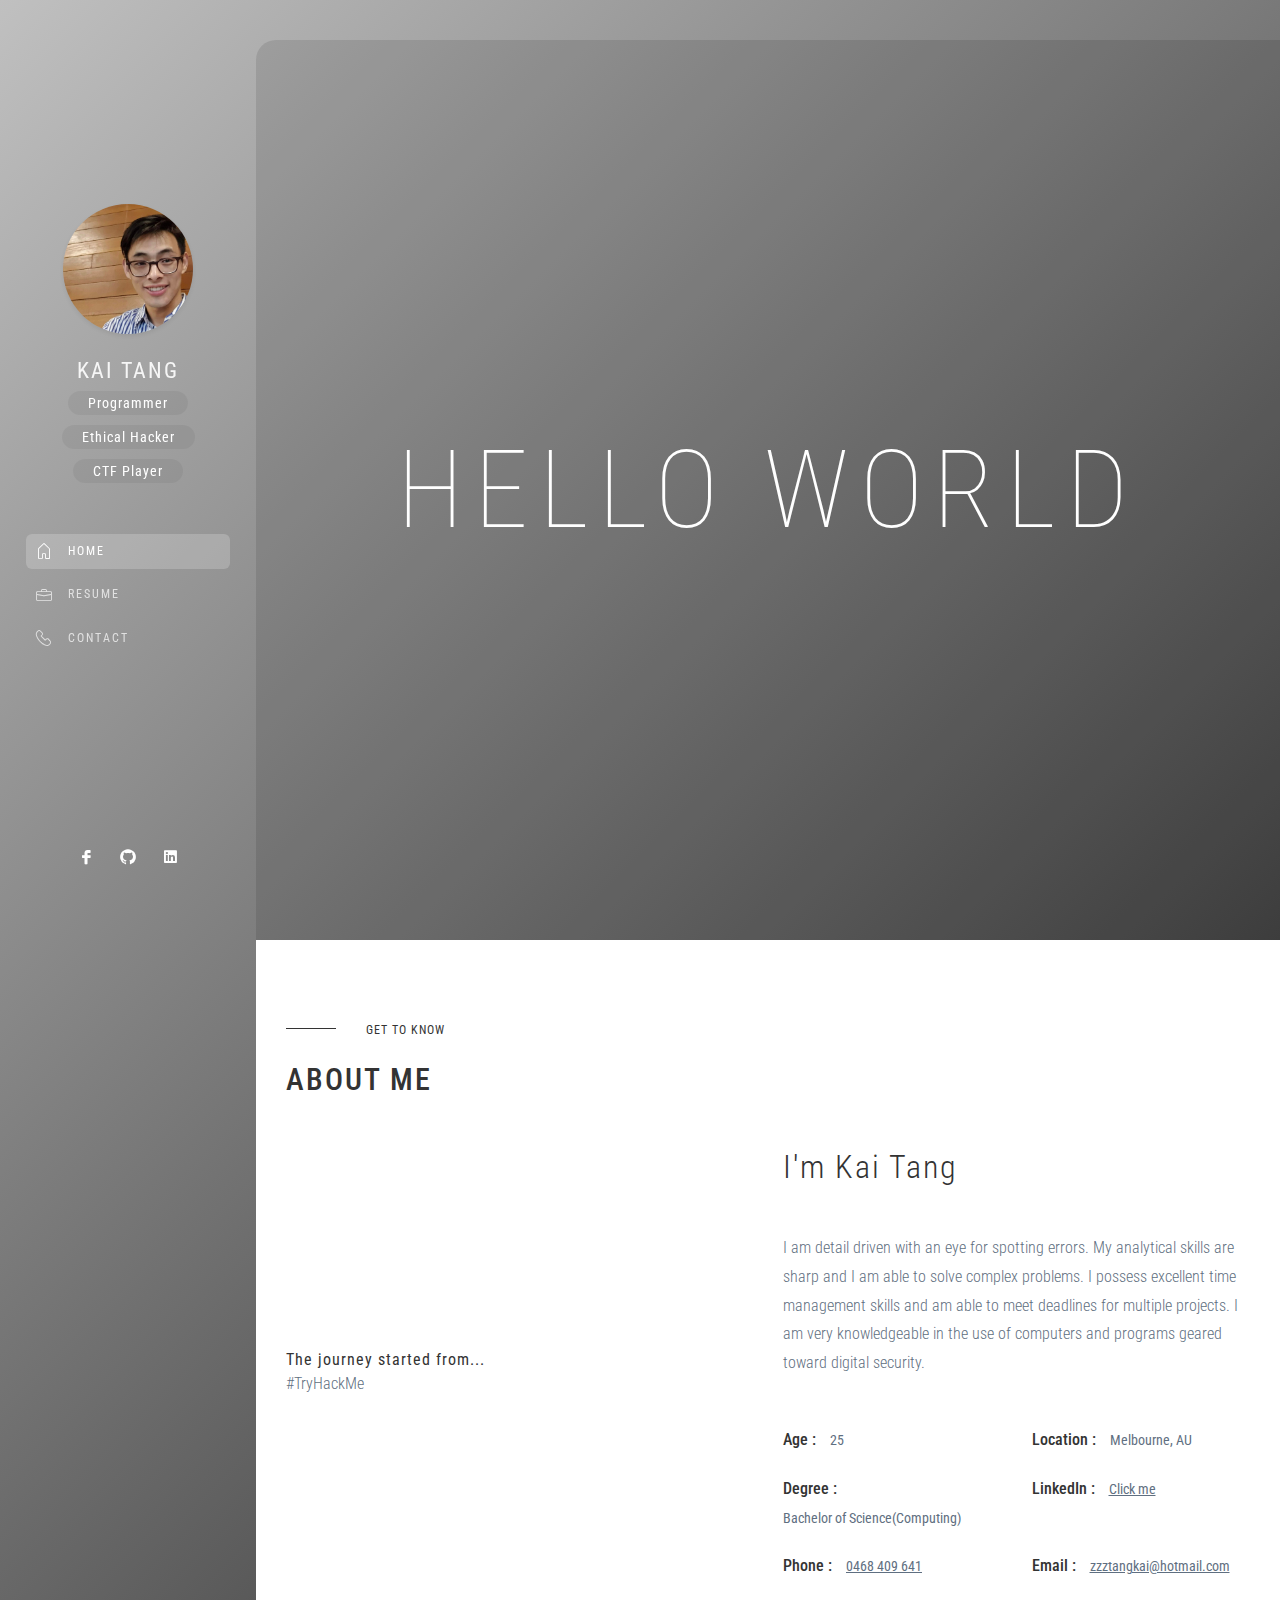
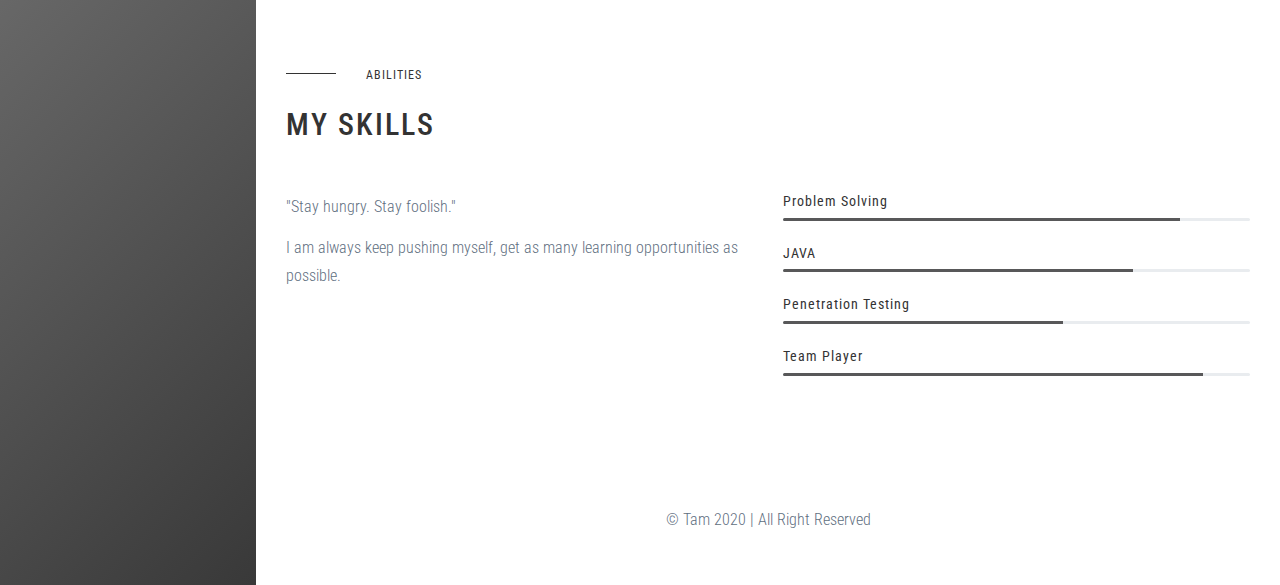
==== index.html @ 669c3b55 "Update index.html" ====
<!DOCTYPE html>
<html lang="en">
<head>
	<script type="text/javascript">
;window.NREUM||(NREUM={});NREUM.init={distributed_tracing:{enabled:true},privacy:{cookies_enabled:true},ajax:{deny_list:["bam.nr-data.net"]}};

;NREUM.loader_config={accountID:"3227998",trustKey:"3227998",agentID:"594372840",licenseKey:"NRJS-506389a1a498d73a4b9",applicationID:"594372840"}
;NREUM.info={beacon:"bam.nr-data.net",errorBeacon:"bam.nr-data.net",licenseKey:"NRJS-506389a1a498d73a4b9",applicationID:"594372840",sa:1}
window.NREUM||(NREUM={}),__nr_require=function(t,e,n){function r(n){if(!e[n]){var o=e[n]={exports:{}};t[n][0].call(o.exports,function(e){var o=t[n][1][e];return r(o||e)},o,o.exports)}return e[n].exports}if("function"==typeof __nr_require)return __nr_require;for(var o=0;o<n.length;o++)r(n[o]);return r}({1:[function(t,e,n){function r(t){try{s.console&&console.log(t)}catch(e){}}var o,i=t("ee"),a=t(31),s={};try{o=localStorage.getItem("__nr_flags").split(","),console&&"function"==typeof console.log&&(s.console=!0,o.indexOf("dev")!==-1&&(s.dev=!0),o.indexOf("nr_dev")!==-1&&(s.nrDev=!0))}catch(c){}s.nrDev&&i.on("internal-error",function(t){r(t.stack)}),s.dev&&i.on("fn-err",function(t,e,n){r(n.stack)}),s.dev&&(r("NR AGENT IN DEVELOPMENT MODE"),r("flags: "+a(s,function(t,e){return t}).join(", ")))},{}],2:[function(t,e,n){function r(t,e,n,r,s){try{l?l-=1:o(s||new UncaughtException(t,e,n),!0)}catch(f){try{i("ierr",[f,c.now(),!0])}catch(d){}}return"function"==typeof u&&u.apply(this,a(arguments))}function UncaughtException(t,e,n){this.message=t||"Uncaught error with no additional information",this.sourceURL=e,this.line=n}function o(t,e){var n=e?null:c.now();i("err",[t,n])}var i=t("handle"),a=t(32),s=t("ee"),c=t("loader"),f=t("gos"),u=window.onerror,d=!1,p="nr@seenError";if(!c.disabled){var l=0;c.features.err=!0,t(1),window.onerror=r;try{throw new Error}catch(h){"stack"in h&&(t(14),t(13),"addEventListener"in window&&t(7),c.xhrWrappable&&t(15),d=!0)}s.on("fn-start",function(t,e,n){d&&(l+=1)}),s.on("fn-err",function(t,e,n){d&&!n[p]&&(f(n,p,function(){return!0}),this.thrown=!0,o(n))}),s.on("fn-end",function(){d&&!this.thrown&&l>0&&(l-=1)}),s.on("internal-error",function(t){i("ierr",[t,c.now(),!0])})}},{}],3:[function(t,e,n){var r=t("loader");r.disabled||(r.features.ins=!0)},{}],4:[function(t,e,n){function r(){U++,L=g.hash,this[u]=y.now()}function o(){U--,g.hash!==L&&i(0,!0);var t=y.now();this[h]=~~this[h]+t-this[u],this[d]=t}function i(t,e){E.emit("newURL",[""+g,e])}function a(t,e){t.on(e,function(){this[e]=y.now()})}var s="-start",c="-end",f="-body",u="fn"+s,d="fn"+c,p="cb"+s,l="cb"+c,h="jsTime",m="fetch",v="addEventListener",w=window,g=w.location,y=t("loader");if(w[v]&&y.xhrWrappable&&!y.disabled){var x=t(11),b=t(12),E=t(9),R=t(7),O=t(14),T=t(8),S=t(15),P=t(10),M=t("ee"),C=M.get("tracer"),N=t(23);t(17),y.features.spa=!0;var L,U=0;M.on(u,r),b.on(p,r),P.on(p,r),M.on(d,o),b.on(l,o),P.on(l,o),M.buffer([u,d,"xhr-resolved"]),R.buffer([u]),O.buffer(["setTimeout"+c,"clearTimeout"+s,u]),S.buffer([u,"new-xhr","send-xhr"+s]),T.buffer([m+s,m+"-done",m+f+s,m+f+c]),E.buffer(["newURL"]),x.buffer([u]),b.buffer(["propagate",p,l,"executor-err","resolve"+s]),C.buffer([u,"no-"+u]),P.buffer(["new-jsonp","cb-start","jsonp-error","jsonp-end"]),a(T,m+s),a(T,m+"-done"),a(P,"new-jsonp"),a(P,"jsonp-end"),a(P,"cb-start"),E.on("pushState-end",i),E.on("replaceState-end",i),w[v]("hashchange",i,N(!0)),w[v]("load",i,N(!0)),w[v]("popstate",function(){i(0,U>1)},N(!0))}},{}],5:[function(t,e,n){function r(){var t=new PerformanceObserver(function(t,e){var n=t.getEntries();s(v,[n])});try{t.observe({entryTypes:["resource"]})}catch(e){}}function o(t){if(s(v,[window.performance.getEntriesByType(w)]),window.performance["c"+p])try{window.performance[h](m,o,!1)}catch(t){}else try{window.performance[h]("webkit"+m,o,!1)}catch(t){}}function i(t){}if(window.performance&&window.performance.timing&&window.performance.getEntriesByType){var a=t("ee"),s=t("handle"),c=t(14),f=t(13),u=t(6),d=t(23),p="learResourceTimings",l="addEventListener",h="removeEventListener",m="resourcetimingbufferfull",v="bstResource",w="resource",g="-start",y="-end",x="fn"+g,b="fn"+y,E="bstTimer",R="pushState",O=t("loader");if(!O.disabled){O.features.stn=!0,t(9),"addEventListener"in window&&t(7);var T=NREUM.o.EV;a.on(x,function(t,e){var n=t[0];n instanceof T&&(this.bstStart=O.now())}),a.on(b,function(t,e){var n=t[0];n instanceof T&&s("bst",[n,e,this.bstStart,O.now()])}),c.on(x,function(t,e,n){this.bstStart=O.now(),this.bstType=n}),c.on(b,function(t,e){s(E,[e,this.bstStart,O.now(),this.bstType])}),f.on(x,function(){this.bstStart=O.now()}),f.on(b,function(t,e){s(E,[e,this.bstStart,O.now(),"requestAnimationFrame"])}),a.on(R+g,function(t){this.time=O.now(),this.startPath=location.pathname+location.hash}),a.on(R+y,function(t){s("bstHist",[location.pathname+location.hash,this.startPath,this.time])}),u()?(s(v,[window.performance.getEntriesByType("resource")]),r()):l in window.performance&&(window.performance["c"+p]?window.performance[l](m,o,d(!1)):window.performance[l]("webkit"+m,o,d(!1))),document[l]("scroll",i,d(!1)),document[l]("keypress",i,d(!1)),document[l]("click",i,d(!1))}}},{}],6:[function(t,e,n){e.exports=function(){return"PerformanceObserver"in window&&"function"==typeof window.PerformanceObserver}},{}],7:[function(t,e,n){function r(t){for(var e=t;e&&!e.hasOwnProperty(u);)e=Object.getPrototypeOf(e);e&&o(e)}function o(t){s.inPlace(t,[u,d],"-",i)}function i(t,e){return t[1]}var a=t("ee").get("events"),s=t("wrap-function")(a,!0),c=t("gos"),f=XMLHttpRequest,u="addEventListener",d="removeEventListener";e.exports=a,"getPrototypeOf"in Object?(r(document),r(window),r(f.prototype)):f.prototype.hasOwnProperty(u)&&(o(window),o(f.prototype)),a.on(u+"-start",function(t,e){var n=t[1];if(null!==n&&("function"==typeof n||"object"==typeof n)){var r=c(n,"nr@wrapped",function(){function t(){if("function"==typeof n.handleEvent)return n.handleEvent.apply(n,arguments)}var e={object:t,"function":n}[typeof n];return e?s(e,"fn-",null,e.name||"anonymous"):n});this.wrapped=t[1]=r}}),a.on(d+"-start",function(t){t[1]=this.wrapped||t[1]})},{}],8:[function(t,e,n){function r(t,e,n){var r=t[e];"function"==typeof r&&(t[e]=function(){var t=i(arguments),e={};o.emit(n+"before-start",[t],e);var a;e[m]&&e[m].dt&&(a=e[m].dt);var s=r.apply(this,t);return o.emit(n+"start",[t,a],s),s.then(function(t){return o.emit(n+"end",[null,t],s),t},function(t){throw o.emit(n+"end",[t],s),t})})}var o=t("ee").get("fetch"),i=t(32),a=t(31);e.exports=o;var s=window,c="fetch-",f=c+"body-",u=["arrayBuffer","blob","json","text","formData"],d=s.Request,p=s.Response,l=s.fetch,h="prototype",m="nr@context";d&&p&&l&&(a(u,function(t,e){r(d[h],e,f),r(p[h],e,f)}),r(s,"fetch",c),o.on(c+"end",function(t,e){var n=this;if(e){var r=e.headers.get("content-length");null!==r&&(n.rxSize=r),o.emit(c+"done",[null,e],n)}else o.emit(c+"done",[t],n)}))},{}],9:[function(t,e,n){var r=t("ee").get("history"),o=t("wrap-function")(r);e.exports=r;var i=window.history&&window.history.constructor&&window.history.constructor.prototype,a=window.history;i&&i.pushState&&i.replaceState&&(a=i),o.inPlace(a,["pushState","replaceState"],"-")},{}],10:[function(t,e,n){function r(t){function e(){f.emit("jsonp-end",[],l),t.removeEventListener("load",e,c(!1)),t.removeEventListener("error",n,c(!1))}function n(){f.emit("jsonp-error",[],l),f.emit("jsonp-end",[],l),t.removeEventListener("load",e,c(!1)),t.removeEventListener("error",n,c(!1))}var r=t&&"string"==typeof t.nodeName&&"script"===t.nodeName.toLowerCase();if(r){var o="function"==typeof t.addEventListener;if(o){var a=i(t.src);if(a){var d=s(a),p="function"==typeof d.parent[d.key];if(p){var l={};u.inPlace(d.parent,[d.key],"cb-",l),t.addEventListener("load",e,c(!1)),t.addEventListener("error",n,c(!1)),f.emit("new-jsonp",[t.src],l)}}}}}function o(){return"addEventListener"in window}function i(t){var e=t.match(d);return e?e[1]:null}function a(t,e){var n=t.match(l),r=n[1],o=n[3];return o?a(o,e[r]):e[r]}function s(t){var e=t.match(p);return e&&e.length>=3?{key:e[2],parent:a(e[1],window)}:{key:t,parent:window}}var c=t(23),f=t("ee").get("jsonp"),u=t("wrap-function")(f);if(e.exports=f,o()){var d=/[?&](?:callback|cb)=([^&#]+)/,p=/(.*)\.([^.]+)/,l=/^(\w+)(\.|$)(.*)$/,h=["appendChild","insertBefore","replaceChild"];Node&&Node.prototype&&Node.prototype.appendChild?u.inPlace(Node.prototype,h,"dom-"):(u.inPlace(HTMLElement.prototype,h,"dom-"),u.inPlace(HTMLHeadElement.prototype,h,"dom-"),u.inPlace(HTMLBodyElement.prototype,h,"dom-")),f.on("dom-start",function(t){r(t[0])})}},{}],11:[function(t,e,n){var r=t("ee").get("mutation"),o=t("wrap-function")(r),i=NREUM.o.MO;e.exports=r,i&&(window.MutationObserver=function(t){return this instanceof i?new i(o(t,"fn-")):i.apply(this,arguments)},MutationObserver.prototype=i.prototype)},{}],12:[function(t,e,n){function r(t){var e=i.context(),n=s(t,"executor-",e,null,!1),r=new f(n);return i.context(r).getCtx=function(){return e},r}var o=t("wrap-function"),i=t("ee").get("promise"),a=t("ee").getOrSetContext,s=o(i),c=t(31),f=NREUM.o.PR;e.exports=i,f&&(window.Promise=r,["all","race"].forEach(function(t){var e=f[t];f[t]=function(n){function r(t){return function(){i.emit("propagate",[null,!o],a,!1,!1),o=o||!t}}var o=!1;c(n,function(e,n){Promise.resolve(n).then(r("all"===t),r(!1))});var a=e.apply(f,arguments),s=f.resolve(a);return s}}),["resolve","reject"].forEach(function(t){var e=f[t];f[t]=function(t){var n=e.apply(f,arguments);return t!==n&&i.emit("propagate",[t,!0],n,!1,!1),n}}),f.prototype["catch"]=function(t){return this.then(null,t)},f.prototype=Object.create(f.prototype,{constructor:{value:r}}),c(Object.getOwnPropertyNames(f),function(t,e){try{r[e]=f[e]}catch(n){}}),o.wrapInPlace(f.prototype,"then",function(t){return function(){var e=this,n=o.argsToArray.apply(this,arguments),r=a(e);r.promise=e,n[0]=s(n[0],"cb-",r,null,!1),n[1]=s(n[1],"cb-",r,null,!1);var c=t.apply(this,n);return r.nextPromise=c,i.emit("propagate",[e,!0],c,!1,!1),c}}),i.on("executor-start",function(t){t[0]=s(t[0],"resolve-",this,null,!1),t[1]=s(t[1],"resolve-",this,null,!1)}),i.on("executor-err",function(t,e,n){t[1](n)}),i.on("cb-end",function(t,e,n){i.emit("propagate",[n,!0],this.nextPromise,!1,!1)}),i.on("propagate",function(t,e,n){this.getCtx&&!e||(this.getCtx=function(){if(t instanceof Promise)var e=i.context(t);return e&&e.getCtx?e.getCtx():this})}),r.toString=function(){return""+f})},{}],13:[function(t,e,n){var r=t("ee").get("raf"),o=t("wrap-function")(r),i="equestAnimationFrame";e.exports=r,o.inPlace(window,["r"+i,"mozR"+i,"webkitR"+i,"msR"+i],"raf-"),r.on("raf-start",function(t){t[0]=o(t[0],"fn-")})},{}],14:[function(t,e,n){function r(t,e,n){t[0]=a(t[0],"fn-",null,n)}function o(t,e,n){this.method=n,this.timerDuration=isNaN(t[1])?0:+t[1],t[0]=a(t[0],"fn-",this,n)}var i=t("ee").get("timer"),a=t("wrap-function")(i),s="setTimeout",c="setInterval",f="clearTimeout",u="-start",d="-";e.exports=i,a.inPlace(window,[s,"setImmediate"],s+d),a.inPlace(window,[c],c+d),a.inPlace(window,[f,"clearImmediate"],f+d),i.on(c+u,r),i.on(s+u,o)},{}],15:[function(t,e,n){function r(t,e){d.inPlace(e,["onreadystatechange"],"fn-",s)}function o(){var t=this,e=u.context(t);t.readyState>3&&!e.resolved&&(e.resolved=!0,u.emit("xhr-resolved",[],t)),d.inPlace(t,y,"fn-",s)}function i(t){x.push(t),m&&(E?E.then(a):w?w(a):(R=-R,O.data=R))}function a(){for(var t=0;t<x.length;t++)r([],x[t]);x.length&&(x=[])}function s(t,e){return e}function c(t,e){for(var n in t)e[n]=t[n];return e}t(7);var f=t("ee"),u=f.get("xhr"),d=t("wrap-function")(u),p=t(23),l=NREUM.o,h=l.XHR,m=l.MO,v=l.PR,w=l.SI,g="readystatechange",y=["onload","onerror","onabort","onloadstart","onloadend","onprogress","ontimeout"],x=[];e.exports=u;var b=window.XMLHttpRequest=function(t){var e=new h(t);try{u.emit("new-xhr",[e],e),e.addEventListener(g,o,p(!1))}catch(n){try{u.emit("internal-error",[n])}catch(r){}}return e};if(c(h,b),b.prototype=h.prototype,d.inPlace(b.prototype,["open","send"],"-xhr-",s),u.on("send-xhr-start",function(t,e){r(t,e),i(e)}),u.on("open-xhr-start",r),m){var E=v&&v.resolve();if(!w&&!v){var R=1,O=document.createTextNode(R);new m(a).observe(O,{characterData:!0})}}else f.on("fn-end",function(t){t[0]&&t[0].type===g||a()})},{}],16:[function(t,e,n){function r(t){if(!s(t))return null;var e=window.NREUM;if(!e.loader_config)return null;var n=(e.loader_config.accountID||"").toString()||null,r=(e.loader_config.agentID||"").toString()||null,f=(e.loader_config.trustKey||"").toString()||null;if(!n||!r)return null;var h=l.generateSpanId(),m=l.generateTraceId(),v=Date.now(),w={spanId:h,traceId:m,timestamp:v};return(t.sameOrigin||c(t)&&p())&&(w.traceContextParentHeader=o(h,m),w.traceContextStateHeader=i(h,v,n,r,f)),(t.sameOrigin&&!u()||!t.sameOrigin&&c(t)&&d())&&(w.newrelicHeader=a(h,m,v,n,r,f)),w}function o(t,e){return"00-"+e+"-"+t+"-01"}function i(t,e,n,r,o){var i=0,a="",s=1,c="",f="";return o+"@nr="+i+"-"+s+"-"+n+"-"+r+"-"+t+"-"+a+"-"+c+"-"+f+"-"+e}function a(t,e,n,r,o,i){var a="btoa"in window&&"function"==typeof window.btoa;if(!a)return null;var s={v:[0,1],d:{ty:"Browser",ac:r,ap:o,id:t,tr:e,ti:n}};return i&&r!==i&&(s.d.tk=i),btoa(JSON.stringify(s))}function s(t){return f()&&c(t)}function c(t){var e=!1,n={};if("init"in NREUM&&"distributed_tracing"in NREUM.init&&(n=NREUM.init.distributed_tracing),t.sameOrigin)e=!0;else if(n.allowed_origins instanceof Array)for(var r=0;r<n.allowed_origins.length;r++){var o=h(n.allowed_origins[r]);if(t.hostname===o.hostname&&t.protocol===o.protocol&&t.port===o.port){e=!0;break}}return e}function f(){return"init"in NREUM&&"distributed_tracing"in NREUM.init&&!!NREUM.init.distributed_tracing.enabled}function u(){return"init"in NREUM&&"distributed_tracing"in NREUM.init&&!!NREUM.init.distributed_tracing.exclude_newrelic_header}function d(){return"init"in NREUM&&"distributed_tracing"in NREUM.init&&NREUM.init.distributed_tracing.cors_use_newrelic_header!==!1}function p(){return"init"in NREUM&&"distributed_tracing"in NREUM.init&&!!NREUM.init.distributed_tracing.cors_use_tracecontext_headers}var l=t(28),h=t(18);e.exports={generateTracePayload:r,shouldGenerateTrace:s}},{}],17:[function(t,e,n){function r(t){var e=this.params,n=this.metrics;if(!this.ended){this.ended=!0;for(var r=0;r<p;r++)t.removeEventListener(d[r],this.listener,!1);return e.protocol&&"data"===e.protocol?void g("Ajax/DataUrl/Excluded"):void(e.aborted||(n.duration=a.now()-this.startTime,this.loadCaptureCalled||4!==t.readyState?null==e.status&&(e.status=0):i(this,t),n.cbTime=this.cbTime,s("xhr",[e,n,this.startTime,this.endTime,"xhr"],this)))}}function o(t,e){var n=c(e),r=t.params;r.hostname=n.hostname,r.port=n.port,r.protocol=n.protocol,r.host=n.hostname+":"+n.port,r.pathname=n.pathname,t.parsedOrigin=n,t.sameOrigin=n.sameOrigin}function i(t,e){t.params.status=e.status;var n=v(e,t.lastSize);if(n&&(t.metrics.rxSize=n),t.sameOrigin){var r=e.getResponseHeader("X-NewRelic-App-Data");r&&(t.params.cat=r.split(", ").pop())}t.loadCaptureCalled=!0}var a=t("loader");if(a.xhrWrappable&&!a.disabled){var s=t("handle"),c=t(18),f=t(16).generateTracePayload,u=t("ee"),d=["load","error","abort","timeout"],p=d.length,l=t("id"),h=t(24),m=t(22),v=t(19),w=t(23),g=t(25).recordSupportability,y=NREUM.o.REQ,x=window.XMLHttpRequest;a.features.xhr=!0,t(15),t(8),u.on("new-xhr",function(t){var e=this;e.totalCbs=0,e.called=0,e.cbTime=0,e.end=r,e.ended=!1,e.xhrGuids={},e.lastSize=null,e.loadCaptureCalled=!1,e.params=this.params||{},e.metrics=this.metrics||{},t.addEventListener("load",function(n){i(e,t)},w(!1)),h&&(h>34||h<10)||t.addEventListener("progress",function(t){e.lastSize=t.loaded},w(!1))}),u.on("open-xhr-start",function(t){this.params={method:t[0]},o(this,t[1]),this.metrics={}}),u.on("open-xhr-end",function(t,e){"loader_config"in NREUM&&"xpid"in NREUM.loader_config&&this.sameOrigin&&e.setRequestHeader("X-NewRelic-ID",NREUM.loader_config.xpid);var n=f(this.parsedOrigin);if(n){var r=!1;n.newrelicHeader&&(e.setRequestHeader("newrelic",n.newrelicHeader),r=!0),n.traceContextParentHeader&&(e.setRequestHeader("traceparent",n.traceContextParentHeader),n.traceContextStateHeader&&e.setRequestHeader("tracestate",n.traceContextStateHeader),r=!0),r&&(this.dt=n)}}),u.on("send-xhr-start",function(t,e){var n=this.metrics,r=t[0],o=this;if(n&&r){var i=m(r);i&&(n.txSize=i)}this.startTime=a.now(),this.listener=function(t){try{"abort"!==t.type||o.loadCaptureCalled||(o.params.aborted=!0),("load"!==t.type||o.called===o.totalCbs&&(o.onloadCalled||"function"!=typeof e.onload))&&o.end(e)}catch(n){try{u.emit("internal-error",[n])}catch(r){}}};for(var s=0;s<p;s++)e.addEventListener(d[s],this.listener,w(!1))}),u.on("xhr-cb-time",function(t,e,n){this.cbTime+=t,e?this.onloadCalled=!0:this.called+=1,this.called!==this.totalCbs||!this.onloadCalled&&"function"==typeof n.onload||this.end(n)}),u.on("xhr-load-added",function(t,e){var n=""+l(t)+!!e;this.xhrGuids&&!this.xhrGuids[n]&&(this.xhrGuids[n]=!0,this.totalCbs+=1)}),u.on("xhr-load-removed",function(t,e){var n=""+l(t)+!!e;this.xhrGuids&&this.xhrGuids[n]&&(delete this.xhrGuids[n],this.totalCbs-=1)}),u.on("xhr-resolved",function(){this.endTime=a.now()}),u.on("addEventListener-end",function(t,e){e instanceof x&&"load"===t[0]&&u.emit("xhr-load-added",[t[1],t[2]],e)}),u.on("removeEventListener-end",function(t,e){e instanceof x&&"load"===t[0]&&u.emit("xhr-load-removed",[t[1],t[2]],e)}),u.on("fn-start",function(t,e,n){e instanceof x&&("onload"===n&&(this.onload=!0),("load"===(t[0]&&t[0].type)||this.onload)&&(this.xhrCbStart=a.now()))}),u.on("fn-end",function(t,e){this.xhrCbStart&&u.emit("xhr-cb-time",[a.now()-this.xhrCbStart,this.onload,e],e)}),u.on("fetch-before-start",function(t){function e(t,e){var n=!1;return e.newrelicHeader&&(t.set("newrelic",e.newrelicHeader),n=!0),e.traceContextParentHeader&&(t.set("traceparent",e.traceContextParentHeader),e.traceContextStateHeader&&t.set("tracestate",e.traceContextStateHeader),n=!0),n}var n,r=t[1]||{};"string"==typeof t[0]?n=t[0]:t[0]&&t[0].url?n=t[0].url:window.URL&&t[0]&&t[0]instanceof URL&&(n=t[0].href),n&&(this.parsedOrigin=c(n),this.sameOrigin=this.parsedOrigin.sameOrigin);var o=f(this.parsedOrigin);if(o&&(o.newrelicHeader||o.traceContextParentHeader))if("string"==typeof t[0]||window.URL&&t[0]&&t[0]instanceof URL){var i={};for(var a in r)i[a]=r[a];i.headers=new Headers(r.headers||{}),e(i.headers,o)&&(this.dt=o),t.length>1?t[1]=i:t.push(i)}else t[0]&&t[0].headers&&e(t[0].headers,o)&&(this.dt=o)}),u.on("fetch-start",function(t,e){this.params={},this.metrics={},this.startTime=a.now(),this.dt=e,t.length>=1&&(this.target=t[0]),t.length>=2&&(this.opts=t[1]);var n,r=this.opts||{},i=this.target;if("string"==typeof i?n=i:"object"==typeof i&&i instanceof y?n=i.url:window.URL&&"object"==typeof i&&i instanceof URL&&(n=i.href),o(this,n),"data"!==this.params.protocol){var s=(""+(i&&i instanceof y&&i.method||r.method||"GET")).toUpperCase();this.params.method=s,this.txSize=m(r.body)||0}}),u.on("fetch-done",function(t,e){if(this.endTime=a.now(),this.params||(this.params={}),"data"===this.params.protocol)return void g("Ajax/DataUrl/Excluded");this.params.status=e?e.status:0;var n;"string"==typeof this.rxSize&&this.rxSize.length>0&&(n=+this.rxSize);var r={txSize:this.txSize,rxSize:n,duration:a.now()-this.startTime};s("xhr",[this.params,r,this.startTime,this.endTime,"fetch"],this)})}},{}],18:[function(t,e,n){var r={};e.exports=function(t){if(t in r)return r[t];if(0===(t||"").indexOf("data:"))return{protocol:"data"};var e=document.createElement("a"),n=window.location,o={};e.href=t,o.port=e.port;var i=e.href.split("://");!o.port&&i[1]&&(o.port=i[1].split("/")[0].split("@").pop().split(":")[1]),o.port&&"0"!==o.port||(o.port="https"===i[0]?"443":"80"),o.hostname=e.hostname||n.hostname,o.pathname=e.pathname,o.protocol=i[0],"/"!==o.pathname.charAt(0)&&(o.pathname="/"+o.pathname);var a=!e.protocol||":"===e.protocol||e.protocol===n.protocol,s=e.hostname===document.domain&&e.port===n.port;return o.sameOrigin=a&&(!e.hostname||s),"/"===o.pathname&&(r[t]=o),o}},{}],19:[function(t,e,n){function r(t,e){var n=t.responseType;return"json"===n&&null!==e?e:"arraybuffer"===n||"blob"===n||"json"===n?o(t.response):"text"===n||""===n||void 0===n?o(t.responseText):void 0}var o=t(22);e.exports=r},{}],20:[function(t,e,n){function r(){}function o(t,e,n,r){return function(){return u.recordSupportability("API/"+e+"/called"),i(t+e,[f.now()].concat(s(arguments)),n?null:this,r),n?void 0:this}}var i=t("handle"),a=t(31),s=t(32),c=t("ee").get("tracer"),f=t("loader"),u=t(25),d=NREUM;"undefined"==typeof window.newrelic&&(newrelic=d);var p=["setPageViewName","setCustomAttribute","setErrorHandler","finished","addToTrace","inlineHit","addRelease"],l="api-",h=l+"ixn-";a(p,function(t,e){d[e]=o(l,e,!0,"api")}),d.addPageAction=o(l,"addPageAction",!0),d.setCurrentRouteName=o(l,"routeName",!0),e.exports=newrelic,d.interaction=function(){return(new r).get()};var m=r.prototype={createTracer:function(t,e){var n={},r=this,o="function"==typeof e;return i(h+"tracer",[f.now(),t,n],r),function(){if(c.emit((o?"":"no-")+"fn-start",[f.now(),r,o],n),o)try{return e.apply(this,arguments)}catch(t){throw c.emit("fn-err",[arguments,this,t],n),t}finally{c.emit("fn-end",[f.now()],n)}}}};a("actionText,setName,setAttribute,save,ignore,onEnd,getContext,end,get".split(","),function(t,e){m[e]=o(h,e)}),newrelic.noticeError=function(t,e){"string"==typeof t&&(t=new Error(t)),u.recordSupportability("API/noticeError/called"),i("err",[t,f.now(),!1,e])}},{}],21:[function(t,e,n){function r(t){if(NREUM.init){for(var e=NREUM.init,n=t.split("."),r=0;r<n.length-1;r++)if(e=e[n[r]],"object"!=typeof e)return;return e=e[n[n.length-1]]}}e.exports={getConfiguration:r}},{}],22:[function(t,e,n){e.exports=function(t){if("string"==typeof t&&t.length)return t.length;if("object"==typeof t){if("undefined"!=typeof ArrayBuffer&&t instanceof ArrayBuffer&&t.byteLength)return t.byteLength;if("undefined"!=typeof Blob&&t instanceof Blob&&t.size)return t.size;if(!("undefined"!=typeof FormData&&t instanceof FormData))try{return JSON.stringify(t).length}catch(e){return}}}},{}],23:[function(t,e,n){var r=!1;try{var o=Object.defineProperty({},"passive",{get:function(){r=!0}});window.addEventListener("testPassive",null,o),window.removeEventListener("testPassive",null,o)}catch(i){}e.exports=function(t){return r?{passive:!0,capture:!!t}:!!t}},{}],24:[function(t,e,n){var r=0,o=navigator.userAgent.match(/Firefox[\/\s](\d+\.\d+)/);o&&(r=+o[1]),e.exports=r},{}],25:[function(t,e,n){function r(t,e){var n=[a,t,{name:t},e];return i("storeMetric",n,null,"api"),n}function o(t,e){var n=[s,t,{name:t},e];return i("storeEventMetrics",n,null,"api"),n}var i=t("handle"),a="sm",s="cm";e.exports={constants:{SUPPORTABILITY_METRIC:a,CUSTOM_METRIC:s},recordSupportability:r,recordCustom:o}},{}],26:[function(t,e,n){function r(){return s.exists&&performance.now?Math.round(performance.now()):(i=Math.max((new Date).getTime(),i))-a}function o(){return i}var i=(new Date).getTime(),a=i,s=t(33);e.exports=r,e.exports.offset=a,e.exports.getLastTimestamp=o},{}],27:[function(t,e,n){function r(t,e){var n=t.getEntries();n.forEach(function(t){"first-paint"===t.name?l("timing",["fp",Math.floor(t.startTime)]):"first-contentful-paint"===t.name&&l("timing",["fcp",Math.floor(t.startTime)])})}function o(t,e){var n=t.getEntries();if(n.length>0){var r=n[n.length-1];if(f&&f<r.startTime)return;var o=[r],i=a({});i&&o.push(i),l("lcp",o)}}function i(t){t.getEntries().forEach(function(t){t.hadRecentInput||l("cls",[t])})}function a(t){var e=navigator.connection||navigator.mozConnection||navigator.webkitConnection;if(e)return e.type&&(t["net-type"]=e.type),e.effectiveType&&(t["net-etype"]=e.effectiveType),e.rtt&&(t["net-rtt"]=e.rtt),e.downlink&&(t["net-dlink"]=e.downlink),t}function s(t){if(t instanceof w&&!y){var e=Math.round(t.timeStamp),n={type:t.type};a(n),e<=h.now()?n.fid=h.now()-e:e>h.offset&&e<=Date.now()?(e-=h.offset,n.fid=h.now()-e):e=h.now(),y=!0,l("timing",["fi",e,n])}}function c(t){"hidden"===t&&(f=h.now(),l("pageHide",[f]))}if(!("init"in NREUM&&"page_view_timing"in NREUM.init&&"enabled"in NREUM.init.page_view_timing&&NREUM.init.page_view_timing.enabled===!1)){var f,u,d,p,l=t("handle"),h=t("loader"),m=t(30),v=t(23),w=NREUM.o.EV;if("PerformanceObserver"in window&&"function"==typeof window.PerformanceObserver){u=new PerformanceObserver(r);try{u.observe({entryTypes:["paint"]})}catch(g){}d=new PerformanceObserver(o);try{d.observe({entryTypes:["largest-contentful-paint"]})}catch(g){}p=new PerformanceObserver(i);try{p.observe({type:"layout-shift",buffered:!0})}catch(g){}}if("addEventListener"in document){var y=!1,x=["click","keydown","mousedown","pointerdown","touchstart"];x.forEach(function(t){document.addEventListener(t,s,v(!1))})}m(c)}},{}],28:[function(t,e,n){function r(){function t(){return e?15&e[n++]:16*Math.random()|0}var e=null,n=0,r=window.crypto||window.msCrypto;r&&r.getRandomValues&&(e=r.getRandomValues(new Uint8Array(31)));for(var o,i="xxxxxxxx-xxxx-4xxx-yxxx-xxxxxxxxxxxx",a="",s=0;s<i.length;s++)o=i[s],"x"===o?a+=t().toString(16):"y"===o?(o=3&t()|8,a+=o.toString(16)):a+=o;return a}function o(){return a(16)}function i(){return a(32)}function a(t){function e(){return n?15&n[r++]:16*Math.random()|0}var n=null,r=0,o=window.crypto||window.msCrypto;o&&o.getRandomValues&&Uint8Array&&(n=o.getRandomValues(new Uint8Array(t)));for(var i=[],a=0;a<t;a++)i.push(e().toString(16));return i.join("")}e.exports={generateUuid:r,generateSpanId:o,generateTraceId:i}},{}],29:[function(t,e,n){function r(t,e){if(!o)return!1;if(t!==o)return!1;if(!e)return!0;if(!i)return!1;for(var n=i.split("."),r=e.split("."),a=0;a<r.length;a++)if(r[a]!==n[a])return!1;return!0}var o=null,i=null,a=/Version\/(\S+)\s+Safari/;if(navigator.userAgent){var s=navigator.userAgent,c=s.match(a);c&&s.indexOf("Chrome")===-1&&s.indexOf("Chromium")===-1&&(o="Safari",i=c[1])}e.exports={agent:o,version:i,match:r}},{}],30:[function(t,e,n){function r(t){function e(){t(s&&document[s]?document[s]:document[i]?"hidden":"visible")}"addEventListener"in document&&a&&document.addEventListener(a,e,o(!1))}var o=t(23);e.exports=r;var i,a,s;"undefined"!=typeof document.hidden?(i="hidden",a="visibilitychange",s="visibilityState"):"undefined"!=typeof document.msHidden?(i="msHidden",a="msvisibilitychange"):"undefined"!=typeof document.webkitHidden&&(i="webkitHidden",a="webkitvisibilitychange",s="webkitVisibilityState")},{}],31:[function(t,e,n){function r(t,e){var n=[],r="",i=0;for(r in t)o.call(t,r)&&(n[i]=e(r,t[r]),i+=1);return n}var o=Object.prototype.hasOwnProperty;e.exports=r},{}],32:[function(t,e,n){function r(t,e,n){e||(e=0),"undefined"==typeof n&&(n=t?t.length:0);for(var r=-1,o=n-e||0,i=Array(o<0?0:o);++r<o;)i[r]=t[e+r];return i}e.exports=r},{}],33:[function(t,e,n){e.exports={exists:"undefined"!=typeof window.performance&&window.performance.timing&&"undefined"!=typeof window.performance.timing.navigationStart}},{}],ee:[function(t,e,n){function r(){}function o(t){function e(t){return t&&t instanceof r?t:t?f(t,c,a):a()}function n(n,r,o,i,a){if(a!==!1&&(a=!0),!l.aborted||i){t&&a&&t(n,r,o);for(var s=e(o),c=m(n),f=c.length,u=0;u<f;u++)c[u].apply(s,r);var p=d[y[n]];return p&&p.push([x,n,r,s]),s}}function i(t,e){g[t]=m(t).concat(e)}function h(t,e){var n=g[t];if(n)for(var r=0;r<n.length;r++)n[r]===e&&n.splice(r,1)}function m(t){return g[t]||[]}function v(t){return p[t]=p[t]||o(n)}function w(t,e){l.aborted||u(t,function(t,n){e=e||"feature",y[n]=e,e in d||(d[e]=[])})}var g={},y={},x={on:i,addEventListener:i,removeEventListener:h,emit:n,get:v,listeners:m,context:e,buffer:w,abort:s,aborted:!1};return x}function i(t){return f(t,c,a)}function a(){return new r}function s(){(d.api||d.feature)&&(l.aborted=!0,d=l.backlog={})}var c="nr@context",f=t("gos"),u=t(31),d={},p={},l=e.exports=o();e.exports.getOrSetContext=i,l.backlog=d},{}],gos:[function(t,e,n){function r(t,e,n){if(o.call(t,e))return t[e];var r=n();if(Object.defineProperty&&Object.keys)try{return Object.defineProperty(t,e,{value:r,writable:!0,enumerable:!1}),r}catch(i){}return t[e]=r,r}var o=Object.prototype.hasOwnProperty;e.exports=r},{}],handle:[function(t,e,n){function r(t,e,n,r){o.buffer([t],r),o.emit(t,e,n)}var o=t("ee").get("handle");e.exports=r,r.ee=o},{}],id:[function(t,e,n){function r(t){var e=typeof t;return!t||"object"!==e&&"function"!==e?-1:t===window?0:a(t,i,function(){return o++})}var o=1,i="nr@id",a=t("gos");e.exports=r},{}],loader:[function(t,e,n){function r(){if(!T++){var t=O.info=NREUM.info,e=m.getElementsByTagName("script")[0];if(setTimeout(f.abort,3e4),!(t&&t.licenseKey&&t.applicationID&&e))return f.abort();c(E,function(e,n){t[e]||(t[e]=n)});var n=a();s("mark",["onload",n+O.offset],null,"api"),s("timing",["load",n]);var r=m.createElement("script");0===t.agent.indexOf("http://")||0===t.agent.indexOf("https://")?r.src=t.agent:r.src=l+"://"+t.agent,e.parentNode.insertBefore(r,e)}}function o(){"complete"===m.readyState&&i()}function i(){s("mark",["domContent",a()+O.offset],null,"api")}var a=t(26),s=t("handle"),c=t(31),f=t("ee"),u=t(29),d=t(21),p=t(23),l=d.getConfiguration("ssl")===!1?"http":"https",h=window,m=h.document,v="addEventListener",w="attachEvent",g=h.XMLHttpRequest,y=g&&g.prototype,x=!1;NREUM.o={ST:setTimeout,SI:h.setImmediate,CT:clearTimeout,XHR:g,REQ:h.Request,EV:h.Event,PR:h.Promise,MO:h.MutationObserver};var b=""+location,E={beacon:"bam.nr-data.net",errorBeacon:"bam.nr-data.net",agent:"js-agent.newrelic.com/nr-spa-1216.min.js"},R=g&&y&&y[v]&&!/CriOS/.test(navigator.userAgent),O=e.exports={offset:a.getLastTimestamp(),now:a,origin:b,features:{},xhrWrappable:R,userAgent:u,disabled:x};if(!x){t(20),t(27),m[v]?(m[v]("DOMContentLoaded",i,p(!1)),h[v]("load",r,p(!1))):(m[w]("onreadystatechange",o),h[w]("onload",r)),s("mark",["firstbyte",a.getLastTimestamp()],null,"api");var T=0}},{}],"wrap-function":[function(t,e,n){function r(t,e){function n(e,n,r,c,f){function nrWrapper(){var i,a,u,p;try{a=this,i=d(arguments),u="function"==typeof r?r(i,a):r||{}}catch(l){o([l,"",[i,a,c],u],t)}s(n+"start",[i,a,c],u,f);try{return p=e.apply(a,i)}catch(h){throw s(n+"err",[i,a,h],u,f),h}finally{s(n+"end",[i,a,p],u,f)}}return a(e)?e:(n||(n=""),nrWrapper[p]=e,i(e,nrWrapper,t),nrWrapper)}function r(t,e,r,o,i){r||(r="");var s,c,f,u="-"===r.charAt(0);for(f=0;f<e.length;f++)c=e[f],s=t[c],a(s)||(t[c]=n(s,u?c+r:r,o,c,i))}function s(n,r,i,a){if(!h||e){var s=h;h=!0;try{t.emit(n,r,i,e,a)}catch(c){o([c,n,r,i],t)}h=s}}return t||(t=u),n.inPlace=r,n.flag=p,n}function o(t,e){e||(e=u);try{e.emit("internal-error",t)}catch(n){}}function i(t,e,n){if(Object.defineProperty&&Object.keys)try{var r=Object.keys(t);return r.forEach(function(n){Object.defineProperty(e,n,{get:function(){return t[n]},set:function(e){return t[n]=e,e}})}),e}catch(i){o([i],n)}for(var a in t)l.call(t,a)&&(e[a]=t[a]);return e}function a(t){return!(t&&t instanceof Function&&t.apply&&!t[p])}function s(t,e){var n=e(t);return n[p]=t,i(t,n,u),n}function c(t,e,n){var r=t[e];t[e]=s(r,n)}function f(){for(var t=arguments.length,e=new Array(t),n=0;n<t;++n)e[n]=arguments[n];return e}var u=t("ee"),d=t(32),p="nr@original",l=Object.prototype.hasOwnProperty,h=!1;e.exports=r,e.exports.wrapFunction=s,e.exports.wrapInPlace=c,e.exports.argsToArray=f},{}]},{},["loader",2,17,5,3,4]);
</script>

	<meta charset="UTF-8">
	<meta name="viewport" content="width=device-width, initial-scale=1">
	<title>Home Page</title>
	<meta name="description" content="Kai's Website" />
	<meta name="keywords" content="blog, business card, creative, creative portfolio, cv theme, online resume, personal, portfolio, professional cv, responsive portfolio, resume, resume theme, vcard" />
	<meta name="author" content="Kai Tang" />
	<meta name="theme-color" content="#2a2d35">
	
		
	<!-- Vendor Css-->
	<link rel="stylesheet" href="assets/css/vendor.css" />	
	<link rel="stylesheet" href="assets/css/LineIcons.min.css" />
	<link rel="stylesheet" href="assets/css/lightbox.min.css">
	
	<!-- TamTemplate style Css -->
	<link href="assets/css/tam.css" rel="stylesheet">

	<!-- Custom style Css -->
	<link href="assets/css/custom.css" rel="stylesheet">
</head>

<body data-spy="scroll" data-target=".navbar">
	<!-- Google Tag Manager -->
	<script>(function(w,d,s,l,i){w[l]=w[l]||[];w[l].push({'gtm.start':
	new Date().getTime(),event:'gtm.js'});var f=d.getElementsByTagName(s)[0],
	j=d.createElement(s),dl=l!='dataLayer'?'&l='+l:'';j.async=true;j.src=
	'https://www.googletagmanager.com/gtm.js?id='+i+dl;f.parentNode.insertBefore(j,f);
	})(window,document,'script','dataLayer','GTM-WKP63TB');</script>
	<!-- End Google Tag Manager -->

	<!-- START: Preloader -->
	<div id="preloader" class="preloader">
		<div class="spinner-grow text-dark" role="status">
			<span class="sr-only">Loading...</span>
		</div>
	</div>
	<!-- END: Preloader -->

	<!-- START: Aside -->
	<aside class="aside">
		<!-- START: NAVBAR -->

		<div class="nav-wrapper">

			<div class="navbar-toggler">
				<svg class="ham hamRotate ham1" viewBox="0 0 100 100" width="60">
				  <path class="line top" d="m 30,33 h 40 c 0,0 9.044436,-0.654587 9.044436,-8.508902 0,-7.854315 -8.024349,-11.958003 -14.89975,-10.85914 -6.875401,1.098863 -13.637059,4.171617 -13.637059,16.368042 v 40" />
				  <path class="line middle" d="m 30,50 h 40" />
				  <path class="line bottom" d="m 30,67 h 40 c 12.796276,0 15.357889,-11.717785 15.357889,-26.851538 0,-15.133752 -4.786586,-27.274118 -16.667516,-27.274118 -11.88093,0 -18.499247,6.994427 -18.435284,17.125656 l 0.252538,40" />
				</svg>
			</div>

			<nav class="navbar text-center align-items-center justify-content-center">



                <div class="collapse navbar-collapse show" id="navbarCollapse">
                	<div class="about-avatar mb-5">
                		<a href="index.html">
							<img src="assets/images/about.jpg" alt="" class="img-fluid mx-auto d-block shadow-sm rounded-full">
						</a>

						<div class="about-avatar-details mt-4">
							<h1>Kai Tang</h1>
							<p class="badge">Programmer</p>
							<p class="badge">Ethical Hacker</p>
							<p class="badge">CTF Player</p>
						</div>

					</div>
                    <ul class="navbar-nav mx-auto">
                        <li class="nav-item active">
                            <a class="nav-link" href="index.html"><i class="lni-home"></i>Home</a>
                        </li>
                        <li class="nav-item">
                            <a class="nav-link" href="resume.html"><i class="lni-briefcase"></i>resume</a>
                        <li class="nav-item">
                            <a class="nav-link" href="contact.html"><i class="lni-phone-handset"></i>Contact</a>
                        </li>
                    </ul>
                </div>

               	<div class="aside-footer">
                	<ul class="list-unstyled list-inline">
                        <li class="list-inline-item"><a href="https://facebook.com/kai.tangg"><i class="lni-facebook-filled"></i></a></li>
                        <li class="list-inline-item"><a href="https://github.com/zzztangkai"><i class="llni lni-github-original"></i></i></a></li>
                        <li class="list-inline-item"><a href="https://www.linkedin.com/in/kai-tang-b243b3113"><i class="lni-linkedin-original"></i></a></li>
                    </ul>
                </div>
	        </nav>
        </div>
        <!-- END: NAVBAR -->
    </aside>
    <!-- START: Aside -->

    <div class="page-overlay">
    	<span class="overlay-1"></span>
    	<span class="overlay-2"></span>
    </div>

    <div class="page-wrapper">

		<!-- START: HOME -->		
    	<section class="section-home " id="home">
    		<div class="glass">Hello World</div>
    		<!-- <img src="assets/images/banner.jpg" /> -->
    	</section>	
    	<!-- END: HOME -->

		<!-- START: ABOUT -->
		<section class="section section-about" id="about">
			<div class="container">
				<div class="section-head">
					<span>Get to know</span>
					<h2>About Me</h2>
				</div>

				<div class="row justify-content-center align-items-center">
					<div class="col-md-6">
						<h5>The journey started from... </h5>
						<p>#TryHackMe</p>
						<script src="https://tryhackme.com/badge/530771"></script>
					</div>
					<div class="col-md-6">
						<div class="about-desc wow fadeInUp" data-wow-duration="1s"  data-wow-delay="500ms">
							<div class="about-desc-content">
								<h1 class="font-weight-light mb-5">I'm Kai Tang</h1>
								<p class="font-weight-light my-3">
									I am detail driven with an eye for spotting errors. My analytical skills are sharp and I am able to solve complex problems. I possess excellent time management skills and am able to meet deadlines for multiple projects. I am very knowledgeable in the use of computers and programs geared toward digital security. 
									</p>
							</div>

							<div class="about-desc-more text-left mt-5">
								<div class="row">
									<div class="col-md-6">
										<div class="about-desc-info">
											<b>Age : </b>
											<span>25</span>
										</div>
									</div>
									<div class="col-md-6">
										<div class="about-desc-info">
											<b>Location : </b>
											<span>Melbourne, AU</span>
										</div>
									</div>
									<div class="col-md-6">
										<div class="about-desc-info">
											<b>Degree : </b>
											<span>Bachelor of Science(Computing)</span>
										</div>
									</div>
									<div class="col-md-6">
										<div class="about-desc-info">
											<b>LinkedIn : </b>
											<a href="https://www.linkedin.com/in/kai-tang-b243b3113">Click me</a>
										</div>
									</div>
									<div class="col-md-6">
										<div class="about-desc-info">
											<b>Phone : </b>
											<a href="tel:+61468409641">0468 409 641</a>
										</div>
									</div>
									<div class="col-md-6">
										<div class="about-desc-info">
											<b>Email :</b>
											<a href="mailto:zzztangkai@hotmail.com">zzztangkai@hotmail.com</a>
										</div>
									</div>
									
								</div>
							</div>
						</div>
					</div>

				</div>
			</div>

			<div class="container mt-5 pt-3">
				<div class="section-head ">
					<span>ABILITIES</span>
					<h2>My Skills</h2>
				</div>

				<div class="section-skills-wrap">
					<div class="row">
						<div class="col-md-6">
							<p>"Stay hungry. Stay foolish."</p>
							<p>I am always keep pushing myself, get as many learning opportunities as possible.</p>
						</div>

						<div class="col-md-6">
							<div class="resume-panel">
								<div class="mb-4 wow fadeInUp"  data-wow-duration="1.5s">
									<h6>Problem Solving </h6>
									<div class="progress mt-2">
										<div class="progress-bar" role="progressbar" style="width: 85%;" aria-valuenow="95" aria-valuemin="0" aria-valuemax="100"></div>
									</div>
								</div>

								<div class="mb-4 wow fadeInUp"  data-wow-duration="1.5s" data-wow-delay=".2s">
									<h6>JAVA</h6>
									<div class="progress mt-2">
										<div class="progress-bar" role="progressbar" style="width: 75%;" aria-valuenow="75" aria-valuemin="0" aria-valuemax="100"></div>
									</div>
								</div>

								<div class="mb-4 wow fadeInUp"  data-wow-duration="1.5s" data-wow-delay=".3s">
									<h6>Penetration Testing</h6>
									<div class="progress mt-2">
										<div class="progress-bar" role="progressbar" style="width: 60%;" aria-valuenow="85" aria-valuemin="0" aria-valuemax="100"></div>
									</div>
								</div>

								<div class="mb-0 wow fadeInUp"  data-wow-duration="1.5s" data-wow-delay=".4s">
									<h6>Team Player</h6>
									<div class="progress mt-2">
										<div class="progress-bar" role="progressbar" style="width: 90%;" aria-valuenow="80" aria-valuemin="0" aria-valuemax="100"></div>
									</div>
								</div>

							</div>
						</div>	
					</div>
				</div>
			</div>
		</section>
		<!-- END: ABOUT -->

		<!-- START: SERVICES -->

		<!-- END: SERVICES -->


		<!--START: FOOTER-->
		<footer class="footer section section-light">
			<div class="container">
				<p class="copyright text-center mb-0">&copy; Tam 2020 | All Right Reserved</p>
			</div>
		</footer>
		<!--END: FOOTER-->
	</div>


	<!-- JAVASCRIPTS -->

	<script src="assets/js/vendor.js"></script>
	<script src="assets/js/lightbox-plus-jquery.min.js"></script>

	<!-- Map -->
	<script src="assets/js/map.js"></script>
	<script src="https://ditu.google.cn/maps/api/js?key=AIzaSyD79MY72taVRlZVX2DU6L5PXOh3ezUUKMc&amp;callback=initMap" async="" defer=""></script>
	
	<!-- Custom Js -->
	<script src="assets/js/custom.js"></script>

	<!-- Global site tag (gtag.js) - Google Analytics -->
	<script>
	window.dataLayer = window.dataLayer || [];
	function gtag(){dataLayer.push(arguments);}
	gtag('js', new Date());

	gtag('config', 'UA-190316314-1');
	</script>

</body>
</html>
---- assets/css/tam.css ----
/*-----------------
* [Master Stylesheet]
*
* Theme    : Tam - Creative Portfolio Template
* Version  : 1.0
* Author   : beingeorge
* Support  : hello@beingeorge.com
* 
------------------*/


/*-----------------
  [ALL CONTENTS]

1. Reset.css
2. General 
3. Helper Classes 
4. Preloader
5. Header
6. About
7. Portfolio
8. Services
9. Freelance
10. Resume
11. Testimony
12. Blog
13. Contact
14. Footer 
15. All Media Queries

------------------*/


@import url('https://fonts.googleapis.com/css?family=Open+Sans|Roboto+Condensed:300,400,700&display=swap');


/* ---------------------------------------------- /*
* 1. Reset.css
/* ---------------------------------------------- /*

/* http://meyerweb.com/eric/tools/css/reset/
v2.0 | 20110126
License: none (public domain)
*/

html, body, div, span, applet, object, iframe,
h1, h2, h3, h4, h5, h6, p, blockquote, pre,
a, abbr, acronym, address, big, cite, code,
del, dfn, em, img, ins, kbd, q, s, samp,
small, strike, strong, sub, sup, tt, var,
b, u, i, center,
dl, dt, dd, ol, ul, li,
fieldset, form, label, legend,
table, caption, tbody, tfoot, thead, tr, th, td,
article, aside, canvas, details, embed,
figure, figcaption, footer, header, hgroup,
menu, nav, output, ruby, section, summary,
time, mark, audio, video {
    margin: 0;
    padding: 0;
    border: 0;
    font-size: 100%;
    vertical-align: baseline;
}
/* HTML5 display-role reset for older browsers */
article, aside, details, figcaption, figure,
footer, header, hgroup, menu, nav, section {
    display: block;
}
body {
    font: 400 16px/1.8 'Roboto Condensed', sans-serif;
    color: #333;
    overflow-x: hidden;
}

ol, ul {
    list-style: none;
}
blockquote, q {
    quotes: none;
}
blockquote:before, blockquote:after,
q:before, q:after {
    content: '';
    content: none;
}
table {
    border-collapse: collapse;
    border-spacing: 0;
}


/* ---------------------------------------------- /*
* 2. General
/* ---------------------------------------------- */


body {
    overflow-x: hidden;
    background: #000000;
    background: linear-gradient(135deg, rgb(192,192,192) 0%, rgb(0,0,0) 100%);
}

::selection {
    background: rgba(166, 175, 189, 0.3);
}

::-moz-selection {
    background: rgba(166, 175, 189, 0.3);
}

*, *:after, *:before {
    -webkit-box-sizing: border-box;
    -moz-box-sizing: border-box;
    box-sizing: border-box;
}

::-webkit-scrollbar {
    display: none;
}

a, .ease-3 {
    -webkit-transition: all 0.3s ease-in-out 0s;
       -moz-transition: all 0.3s ease-in-out 0s;
        -ms-transition: all 0.3s ease-in-out 0s;
         -o-transition: all 0.3s ease-in-out 0s;
            transition: all 0.3s ease-in-out 0s;
}

a:link, 
a:visited, 
a:hover, 
a:active {
    text-decoration: none;
}

p {
    color: #5F6F81;
    font-weight: 300;
}

h1, h2, h3, h4, h5, h6 {
    font-family: 'Roboto Condensed', sans-serif;
    letter-spacing: 2px;
    color: #333;
    font-weight: 700;
}

h1 {
    font-size: 40px;
}

h2 {
    font-size: 36px;
    margin: 0 0 30px;
}

h3 {
    font-size: 24px;
    letter-spacing: 1px;
    margin: 0 0 5px;
}

h4 {
    font-size: 20px;
    letter-spacing: 1px;
}

h5 {
    font-size: 16px;
    letter-spacing: 1px;
    font-weight: 400;
}

h6 {
    font-size: 14px;
    letter-spacing: 1px;
    font-weight: 400;
}

img {
    max-width: 100%;
    vertical-align: middle;
}

textarea {
    height: 100px;
    resize: none;
}

b, strong {
    font-weight: 500;
}

/* ---------------------------------------------- 
* 3. Helper Classes 
/* ---------------------------------------------- */

.section {
    padding: 80px 0;
    position: relative;
    background-color: #fff;
}

.section .container {
    padding: 0 30px;
}

.text-custom{
    color: #30b6e4!important
}

.h-100vh{
    height: 100vh;
}

.btn {
    padding: 12px 40px;
    font-size: 14px;
    font-weight: 400;
    transition: all 0.5s;
    letter-spacing: 2px;
    color: #fff;
    box-shadow: none;
    text-transform: uppercase;
    outline: none !important;
    background-color: #333;
    border-radius: 0px;
    min-width: 140px;
}

.btn:hover {
    color: #fff;
    box-shadow: 0px 10px 40px 0px rgba(0,0,0,0.2);
}

.btn-small {
    padding: 7px 10px;
    font-size: 12px;
}

.rounded-full {
    border-radius: 50%;
}

.page-content-wrap {
    margin-left: 50%;
    width: 50%;
    background: #F8FAFB;
}

.b-box {
    background: #fff;
    border-radius: 5px;
    overflow: hidden;
    border: 1px solid #eee;
    -webkit-transition: all 0.3s ease-in-out 0s;
       -moz-transition: all 0.3s ease-in-out 0s;
        -ms-transition: all 0.3s ease-in-out 0s;
         -o-transition: all 0.3s ease-in-out 0s;
            transition: all 0.3s ease-in-out 0s;
    /*box-shadow: 0px 4px 8px rgba(134, 151, 168, 0.1);*/
}

.hover-state:hover {
    transform: translateY(-5px);
    box-shadow: 0px 4px 8px rgba(134, 151, 168, 0.1);  
}

.aside-banner {
    position: fixed;
    top: 0;
    left: 0;
    right: 0;
    width: 50%;
    height: 100%;
    background: #fbd0a1;
}

.aside-open .aside {
    left: 0;
}

.section-head {
    position: relative;
    margin-bottom: 50px;
}

.section-head h2 {
    font-size: 30px;
    z-index: 1;
    text-transform: uppercase;
    display: block;
    width: 100%;
    font-weight: 500;
}

.section-head span {
    padding-bottom: 20px;
    display: block;
    font-size: 12px;
    text-transform: uppercase;
    letter-spacing: 1px;
    position: relative;
    padding-left: 80px;
    display: block;
}

.section-head span:before {
    content: "";
    position: absolute;
    left: 0;
    top: 8px;
    width: 50px;
    height: 1px;
    background: #333;
}

.section-head span:after {
    content: "";
    position: absolute;
    left: 50px;
    height: 5px;width: 5px;
    /* background: #333; */
    top: 6px;
    border-radius: 50%;
}

.section-head.text-center {
    display: flex;
    flex-wrap: wrap;
    justify-content: center;
}

.section-head.text-center span {
    margin-left: -80px;
}

.section-light {
    background: #fff;
}

.section-dark {
    background: #f7f7f7;
}

.section-light .b-box {
    background: #F8FAFB;
}

.section-dark .b-box {
    background: #fff;
}

.section-subHead {
    font-size: 20px;
    font-weight: 500;
    margin: 0px 0 20px;
}

.badge-dark {
    background: #fa1f55;
    background: -moz-linear-gradient(45deg, #fa1f55 0%, #fd735a 100%);
    background: -webkit-gradient(left bottom, right top, color-stop(0%, #fa1f55), color-stop(100%, #fd735a));
    background: -webkit-linear-gradient(45deg, #fa1f55 0%, #fd735a 100%);
    background: -o-linear-gradient(45deg, #fa1f55 0%, #fd735a 100%);
    background: -ms-linear-gradient(45deg, #fa1f55 0%, #fd735a 100%);
    background: linear-gradient(45deg, #fa1f55 0%, #fd735a 100%);
    filter: progid:DXImageTransform.Microsoft.gradient( startColorstr='#fa1f55', endColorstr='#fd735a', GradientType=1 );
}


/* ---------------------------------------------- 
* 4. Preloader
/* ---------------------------------------------- */

.preloader {
    position: fixed;
    left: 0;
    right: 0;
    top: 0;
    bottom: 0;
    height: 100%;
    width: 100%;
    background-color: #fff;
    display: flex;
    justify-content: center;
    align-items: center;
    z-index: 9999;
    -webkit-transition: all 0.3s ease-in-out 0s;
    -moz-transition: all 0.3s ease-in-out 0s;
    -ms-transition: all 0.3s ease-in-out 0s;
    -o-transition: all 0.3s ease-in-out 0s;
    transition: all 0.3s ease-in-out 0s;
}

.preloader.loaded {
    opacity: 0;
    visibility: hidden;
}

/* ---------------------------------------------- 
* 5. Header
/* ---------------------------------------------- */

.ham {
    cursor: pointer;
    -webkit-tap-highlight-color: transparent;
    transition: transform 400ms;
    -moz-user-select: none;
    -webkit-user-select: none;
    -ms-user-select: none;
    user-select: none;
}
.hamRotate.active {
    transform: rotate(45deg);
}
.hamRotate180.active {
    transform: rotate(180deg);
}
.line {
    fill:none;
    transition: stroke-dasharray 400ms, stroke-dashoffset 400ms;
    stroke:#000;
    stroke-width:3.5;
    stroke-linecap:round;
}
.ham1 .top {
    stroke-dasharray: 40 139;
}
.ham1 .bottom {
    stroke-dasharray: 40 180;
}
.ham1.active .top {
    stroke-dashoffset: -98px;
}
.ham1.active .bottom {
    stroke-dashoffset: -138px;
}

.nav-wrapper .navbar-toggler {
    position: fixed;
    left: 0;
    z-index: 20;
    top: 0;
    padding: 0;
    display: none;
}

.nav-wrapper .navbar {
    /* background: #2a2d35; */
    transition: all 750ms cubic-bezier(0.8, 0, 0.55, 0.94);
    padding-bottom: 40px;
}

.nav-wrapper .navbar.active {
    transform: translate3d(0%, 0, 0);
}

.nav-wrapper .navbar-nav {
    display: block;
}

.navbar {
    height: 100%;
}

.navbar-nav .nav-link {
    font-size: 12px;
    letter-spacing: 2px;
    position: relative;
    display: inline-block;
    color: rgba(255, 255, 255, .7);
    text-transform: uppercase;
    padding-left: 10px;
    opacity: 1;
    padding-right: 5px;
    display: block;
    margin-bottom: 8px;
    text-align: left;
    border-radius: 6px;
    padding: 7px 10px;
    vertical-align: middle;
    display: flex;
    align-items: center;
}

.navbar-nav .nav-link:after {
    position: absolute;
    content: "";
    left: 0;
    right: 0;
    width: 100%;
    height: 0;
    background: #fbd0a1;
    bottom: 20px;
    z-index: -1;
    opacity: 0;
    visibility: hidden;
    -webkit-transition: all 0.3s ease-in-out 0s;
    -moz-transition: all 0.3s ease-in-out 0s;
    -ms-transition: all 0.3s ease-in-out 0s;
    -o-transition: all 0.3s ease-in-out 0s;
    transition: all 0.3s ease-in-out 0s;
}

.navbar-nav .nav-link.active {
    opacity: 1;
}

.navbar-nav .nav-link i {
    margin-right: 15px;
    font-size: 16px;
    width: 17px;
}

.navbar-nav .nav-link:hover, .navbar-nav .active .nav-link {
    color: #fff;
    background: rgba(255,255,255,.2);
}

.aside {
    float: left;
    position: fixed;
    top: 0;
    left: 0;
    height: 100vh;
    bottom: 0;
    width: 20%;
    z-index: 999;
    -webkit-transition: all 0.3s ease-in-out 0s;
    -moz-transition: all 0.3s ease-in-out 0s;
    -ms-transition: all 0.3s ease-in-out 0s;
    -o-transition: all 0.3s ease-in-out 0s;
    transition: all 0.3s ease-in-out 0s;
    padding: 0 10px;
    max-width: 300px;
}

.page-wrapper {
    width: 80%;
    float: left;
    margin-left: 20%;
    overflow: hidden;
    margin-top: 40px;
    border-radius: 20px 0 0 0px;
    /*box-shadow: -10px 0px 50px 0px rgba(0,0,0,0.1);*/
    -webkit-transition: all 0.3s ease-in-out 0s;
    -moz-transition: all 0.3s ease-in-out 0s;
    -ms-transition: all 0.3s ease-in-out 0s;
    -o-transition: all 0.3s ease-in-out 0s;
    transition: all 0.3s ease-in-out 0s;
}

.page-overlay {
    display: none;
}

.page-overlay .overlay-1,
.page-overlay .overlay-2 {
    content: "";
    position: fixed;
    background: #fff;
    width: 100%;
    height: 100%;
    border-radius: 20px;
    z-index: 0;
}

.page-overlay .overlay-1 {
    top: 80px;
    left: 320px;
    opacity: 0.3;
}

.page-overlay .overlay-2 {
    top: 130px;
    left: 290px;
    opacity: 0.2;
}

.page-wrapper-in {
    overflow: auto;
    height: 100%;
    overflow: auto;
}

.nav-wrapper {
    height: 100%;
}

.aside-footer {
    position: absolute;
    left: 0;
    right: 0;
    bottom: 0;
}

.aside-footer ul {
    padding: 25px;
}

.aside-footer a {
    color: #fff;
    height: 30px;
    width: 30px;
    display: block;
}

/* ---------------------------------------------- 
* 6. Home
/* ---------------------------------------------- */

.section-home {
    height: 100vh;
    position: relative;
    background-image: url("../images/banner1.jpg");
    background-size: cover;
    background-position: center;
}

.glass {
    position: absolute;
    z-index: 41;
    left: 0;
    right: 0;
    width: 100%;
    height: 100%;
    overflow: hidden;
    font-size: 12vh;
    text-align: center;
    color: #fff;
    display: flex;
    justify-content: center;
    align-items: center;
    font-weight: 100;
    letter-spacing: 16px;
    text-transform: uppercase;
}

.glass:after {
    content: "";
    height: 100%;
    width: 100%;
    display: flex;
    justify-content: center;
    align-items: center;
    position: absolute;
    z-index: -1;
    background-color: #000;
    opacity: 0.1;
}

.section-home img {
    position: absolute;
    left: 0;
    right: 0;
    height: 100%;
    width: 100%;
    object-fit: cover;
}

.swiper-home {
    position: absolute;
    left: 0;
    right: 0;
    position: absolute;
    height: 100%;
    padding-top: 0 !important;
}

.swiper-home .swiper-slide {
    background-size: cover;
}

.home-pagination {
    position: absolute !important;
    left: 0;
    right: 0;
    bottom: 10px;
    z-index: 55
}

.home-pagination .swiper-pagination-bullet {
    margin: 0 7px;
    width: 50px;
    height: 3px;
    border-radius: 1px;
    background: #fff;
    transition: 1s;
}

.swiper-home .swiper-slide {
    transition-duration: 1s;
}

.section-home #particles-js {
    position: absolute;
    left: 0;
    right: 0;
    height: 100%;
    z-index: 57;
}

.switcher a {
    position: fixed;
    right: 15px;
    z-index: 61;
    font-size: 0;
    height: 30px;
    width: 30px;
    top: 15px;
    background: #fff;
    border-radius: 50px;
    box-shadow: 0px 5px 11px rgba(0,0,0,0.5);
    overflow: hidden;
}

.switcher a:after {
    position: absolute;
    content: "";
    background: #2b2e36;
    height: 100%;
    width: 100%;
    left: 50%;
}


/* ---------------------------------------------- 
* 6. About
/* ---------------------------------------------- */

.about-img {
    height: 500px;
    object-fit: cover;
    width: 100%;
}


.about-avatar img {
    height: 130px;
    width: 130px;
    object-fit: cover;
}

.about-social a.downloadCV span {
    padding-left: 5px;
}

.about-desc h1 {
    font-size: 32px;
}

.about-desc h3 {
    font-size: 18px;
    line-height: 32px;
    margin: 0 auto;
}

.about-desc-info {
    padding-bottom: 20px;
}

.about-desc-info b {
    padding-right: 10px;
}

.about-desc-info span, 
.about-desc-info a {
    font-size: 14px;
    color: #5F6F81;
}

.about-desc-info a {
    text-decoration: underline;
}

.about-desc-info a:hover {
    text-decoration: none;
}

.img-thumbnail {
    background-color: #fff;
    border: 1px solid #dee2e6;
}

.about-avatar-details h1 {
    font-size: 22px;
    font-weight: 400;
    text-transform: uppercase;
    color: #fff;
    opacity: 0.9;
}

.about-avatar-details p {
    display: inline-block;
    color: #fff;
    letter-spacing: 1px;
    background: rgba(0,0,0,0.05);
    font-size: 14px;
    border-radius: 14px;
    padding: 5px 20px;
    font-weight: 400;
    margin-top: 7px;
}

/* ---------------------------------------------- 
* 7. Portfolio
/* ---------------------------------------------- */

.filter li.active {
    background: #fff;
    color: #fff;
    background: #333;
}

.filter li {
    padding: 2px 20px;
    display: block;
    cursor: pointer;
    text-transform: capitalize;
    color: #333;
    transition: all 0.3s ease-in-out 0s;
    margin-left: 5px;
}

.filter {
    display: flex;
    justify-content: flex-end;
}

.portfolio-item {
    width: 400px;
}

.portfolio-item--img img {
    overflow: hidden;
    display: block;
    height: 500px;
    object-fit: cover;
    width: 100%;
}

.portfolio-item--content {
    display: block;
    position: relative;
    margin-bottom: 30px;
}

.portfolio-item--desc {
    position: absolute;
    left: 0;
    right: 0;
    top: 0;
    right: 0;
    height: 100%;
    width: 100%;
    background: rgba(0,0,0,0.5);
    text-align: center;
    opacity: 0;
    visibility: hidden;
    -webkit-transition: all 0.3s ease-in-out 0s;
       -moz-transition: all 0.3s ease-in-out 0s;
        -ms-transition: all 0.3s ease-in-out 0s;
         -o-transition: all 0.3s ease-in-out 0s;
            transition: all 0.3s ease-in-out 0s;
}

.portfolio-item--desc-in {
    opacity: 0;
    visibility: hidden;
    margin-top: 30px;
    -webkit-transition: all 0.3s ease-in-out 0s;
       -moz-transition: all 0.3s ease-in-out 0s;
        -ms-transition: all 0.3s ease-in-out 0s;
         -o-transition: all 0.3s ease-in-out 0s;
            transition: all 0.3s ease-in-out 0s;
}

.portfolio-item--content:hover .portfolio-item--desc {
    opacity: 1;
    visibility: visible;
}

.portfolio-item--content:hover 
.portfolio-item--desc-in {
    opacity: 1;
    visibility: visible;
    margin-top: 0;
}

.portfolio-item--desc-in h3 {
    font-size: 18px;
}

.portfolio-item--desc-in p {
    font-size: 16px;
}

.portfolio-pagination {
    margin: 40px auto 0;
    transform: none !important;
}

.list-item img {
    height: 300px;
    width: 100%;
    object-fit: cover;
}

.list-item figure {
    position: relative;
    margin-bottom: 30px;
}

.list-item figcaption {
    position: absolute;
    left: 0;
    right: 0;
    top: 0;
    height: 100%;
    text-align: left;
    bottom: 0;
    background: rgba(0, 0, 0, 0);
    display: flex;
    overflow: hidden;
    align-items: flex-end;
    padding: 20px;
    justify-content: left;
    transition: .5s;
}

.list-item .simple-ajax-popup {
    position: absolute;
    left: 0;
    right: 0;
    top: 0;
    bottom: 0;
    height: 100%;
    width: 100%;
}

.list-item .caption-inner {
    color: #fff;
    position: relative;
    bottom: -50px;
    opacity: 0;
    visibility: hidden;
    transition: 0.5s;
}

.list-item h3.portfolio-item-title {
    color: #fff;
    font-weight: 400;
    text-transform: uppercase;
    font-size: 18px;
}

.portfolio-item-desc {
    color: #ddd;
}

.list-item:hover .caption-inner {
    bottom: 0;
    visibility: visible;
    opacity: 1;
}

.list-item:hover figcaption {
    background: rgba(0,0,0,0.5);
}

/* ---------------------------------------------- 
* 8. Services
/* ---------------------------------------------- */


.services-list-icon {
    font-size: 35px;
    position: relative;
}

.services-list:hover .services-list-icon span {
    visibility: visible;
    opacity: 0.1;
}

.services-list-icon span {
    position: absolute;
    right: 0;
    top: -30px;
    font-size: 90px;
    line-height: 70px;
    font-weight: 100;
    opacity: 0;
    transition: 0.5s;
    visibility: hidden;
}

.services-list h5 {
    font-size: 18px;
    font-weight: 500;
}

.price-features li {
    text-align: left;
    margin: 0 20px;
    padding: 5px;
}

.price-box hr {
    margin: 0;
}

.price-box-head h6 {
    text-align: center;
    font-size: 16px;
    text-transform: uppercase;
    margin: 0 auto 20px;
    display: block;
}

.price-box-head .price-price {
    display: flex;
    justify-content: center;
}

.price-price span {
    font-size: 40px;
    line-height: 60px;
}

.price-price sup {
    top: 20px;
    font-size: 20px;
}

.price-features {
    padding: 10px;
}

.price-box {
    max-width: 300px;
    margin: 0 auto;
}

.price-box.featured {
    transform: scale(1.15);
}

/* ---------------------------------------------- 
* 9. Freelance
/* ---------------------------------------------- */


.section-freelance {
    background: url(../images/freelance.jpg);
    background-size: cover;
    background-attachment: fixed;
    background-repeat: no-repeat;
    position: relative;
    z-index: 0;
    padding: 80px 0;
}

.section-freelance:after {
    content: "";
    position: absolute;
    left: 0;
    right: 0;
    top: 0;
    bottom: 0;
    background: #2a2d35;
    z-index: -1;
    opacity: 0.8;
}

.section-freelance h2 {
    color: #fff;
}

/* ---------------------------------------------- 
* 10. Resume
/* ---------------------------------------------- */

.resume-list h5 {
    font-size: 18px;
    font-weight: 500;
}

.progress-bar {
    background: #333;
    opacity: 0.8;
}

.section-skills-wrap p {
    margin-bottom: 12px;
}

.progress {
    height: 3px;
}

.ExperienceList .resume-list {
    border-radius: 0;
    margin-top: -1px;
}

/* ---------------------------------------------- 
* 11. Testimony
/* ---------------------------------------------- */

.single-testimonials {
    width: 100%;
}

.single-testimonials-in {
    max-width: 520px;
    width: 85%;
}

.single-testimonials img {
    max-width: 80px;
    height: 80px;
    border-radius: 50%;
    box-shadow: 0px 4px 8px rgba(134, 151, 168, 0.5);
}

.swiper-pagination {
    position: static;
}

.single-testimonials-head {
    background: #fff;
    border-radius: 3px;
    position: relative;
}

.single-testimonials-head:after {
    content: '';
    display: inline-block;
    width: 20px;
    height: 20px;
    position: absolute;
    bottom: -10px;
    left: 0;
    right: 0;
    margin: 0 auto;
    z-index: 0;
    -webkit-transform: rotate(45deg);
    transform: rotate(45deg);
    background: inherit;
}

.single-testimonials-foot h4 {
    font-size: 16px;
}

.single-testimonials-foot span {
    font-size: 14px;
}

/* ---------------------------------------------- 
* 12. Blog
/* ---------------------------------------------- */

.blog-list--img {
    position: relative;
}

.blog-list--img img {
    height: 300px;
    object-fit: cover;
    width: 100%;
}

.blog-list--desc h3 {
    font-size: 18px;
    font-weight: 500;
}

.blog-list--details {
    position: absolute;
    left: 0;
    right: 0;
    top: 0;
    right: 0;
    height: 100%;
    width: 100%;
    background: rgba(0,0,0,0.5);
    text-align: center;
    opacity: 0;
    visibility: hidden;
    -webkit-transition: all 0.3s ease-in-out 0s;
    -moz-transition: all 0.3s ease-in-out 0s;
    -ms-transition: all 0.3s ease-in-out 0s;
    -o-transition: all 0.3s ease-in-out 0s;
    transition: all 0.3s ease-in-out 0s;
}

.blog-list:hover .blog-list--details {
    opacity: 1;
    visibility: visible;
}

.blog-list:hover .blog-list--details-in {
    opacity: 1;
    visibility: visible;
    margin-top: 0px;
}

.blog-list--details-in {
    opacity: 0;
    visibility: hidden;
    margin-top: 30px;
    -webkit-transition: all 0.3s ease-in-out 0s;
    -moz-transition: all 0.3s ease-in-out 0s;
    -ms-transition: all 0.3s ease-in-out 0s;
    -o-transition: all 0.3s ease-in-out 0s;
    transition: all 0.3s ease-in-out 0s;
}

.blog-cat {
    color: #fff;
}

.pagination .page-item {
    margin: 0 7px;
}

.page-link {
    height: 40px;
    width: 40px;
    border-radius: 50% !important;
    text-align: center;
    line-height: 40px;
    padding: 0;
    color: #333;
}

.page-link:hover {
    color: #333;
}

.pagination span {
    font-size: 24px;
    line-height: 35px;
}

.page-item.active .page-link {
    background-color: #333;
    border-color: #333;
}

/* ---------------------------------------------- 
* 13. Contact
/* ---------------------------------------------- */

.section-contact {
    padding-bottom: 0px;
}

.contact-map--container {
    height: 450px;
    overflow: hidden;
}

.contact-details--panel i {
    font-size: 30px;
}

.contact-details--panel a {
    font-size: 18px;
    font-weight: 500;
    color: #333;
    text-decoration: underline;
}

.contact-details--panel a:hover {
    text-decoration: none;    
}

.form-control {
    padding: 11px 20px;
    height: auto;
    border-radius: 0;
}

.section-contact .section-subHead { 
    margin: 0;
}

/* ---------------------------------------------- 
* 14. Footer
/* ---------------------------------------------- */

.footer {
    margin-top: 0;
    padding: 50px;
}

/* ---------------------------------------------- 
* 15. All Media Queries
/* ---------------------------------------------- */


@media (max-width: 991px) {

    .container {
        max-width: 100%;
    }

    .aside {
        left: -35%;
        width: 100%;
        max-width: 270px;
    }

    .aside.aside-open  {
        left: 0;
    }

    .aside-open .page-wrapper {
        margin-left: 350px;
        margin-top: 30px;
        border-radius: 20px 0 0 0px;
    }

    .aside-banner {
        height: 500px;
        width: 100%;
        position: relative;
    }
    .page-content-wrap {
        margin-left: 0%;
        width: 100%;
        margin-top: -50px;
        position: relative;
        z-index: 1
    }

    .page-wrapper {
        width: 100%;
        margin-left: 0%;
        border-radius: 0;
        margin-top: 0;
    }

    .nav-wrapper .navbar-toggler {
        display: block;
    }
    .page-overlay {
        display: block;
    }
}

@media (max-width: 767px) {

    .contact-details--panel {
        margin-bottom: 30px
    }

    .contact-form {
        margin-top: 30px !important
    }

    .contact-details {
        padding-top: 30px;
    }

    .section-resume .section-subHead {
        /*padding-top: 30px;*/
        margin: 40px 0 20px !important;
    }

    .filter a {
        font-size: 13px;
        padding: 10px 15px;
    }

    .about-avatar img {
        height: 100px;
        width: 100px;
    }

    .aside {
        min-width: 260px;
        left: -260px;
        width: 100%;
        overflow: auto;
    }

    .aside-footer ul {
        padding: 15px 10px;
    }

    .glass {
        font-size: 8vh;
    }

    .portfolio-item--img img {
        height: 350px;
    }

    .contact-map--container {
        height: 300px
    }

    .section .container {
        padding: 0 15px;
    }

    .about-desc {
        margin-top: 40px;
    }

    .about-social li {
        margin-bottom: 15px;
    }

    .home-pagination .swiper-pagination-bullet {
        width: 30px;
    }

    .price-box.featured {
        transform: none;
        margin: 30px auto; 
    }

    .price-box {
        max-width: 400px;
    }

    .resume-panel {
        margin-top: 30px;
    }

    .list-item img {
        height: 200px;
    }
    .filter {
        margin: 40px auto;
    }
    .about-avatar {
        margin-bottom: 30px !important;
    }
}
---- assets/css/custom.css ----
.glass {
    overflow: hidden; /* Ensures the content is not revealed until the animation */
    /*border-right: .15em solid orange; /* The typwriter cursor */
    /*white-space: nowrap; /* Keeps the content on a single line */
    margin: 0 auto; /* Gives that scrolling effect as the typing happens */
    letter-spacing: .1em; /* Adjust as needed */
    animation: 
      typing 3.5s steps(40, end),
      blink-caret .50s step-end infinite;
  }
  
  /* The typing effect */
  @keyframes typing {
    from { width: 0 }
    to { width: 100% }
  }
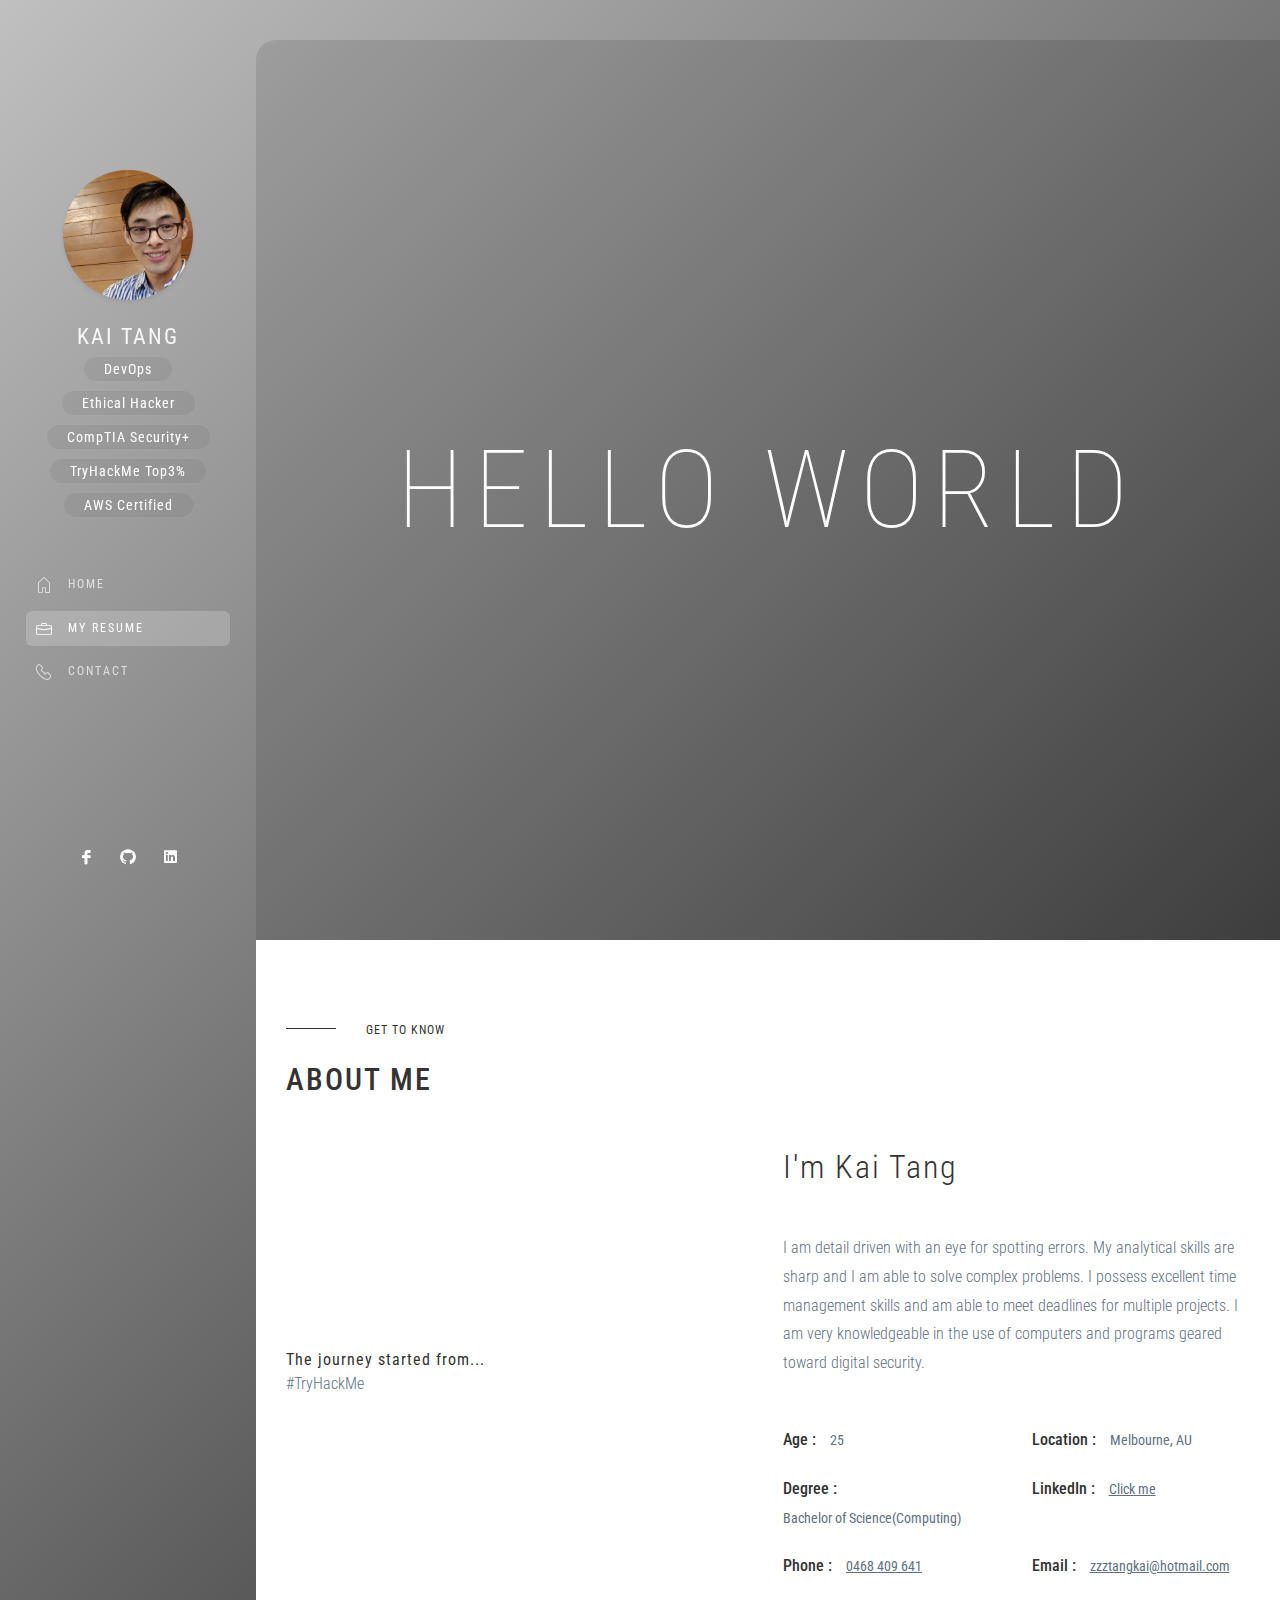
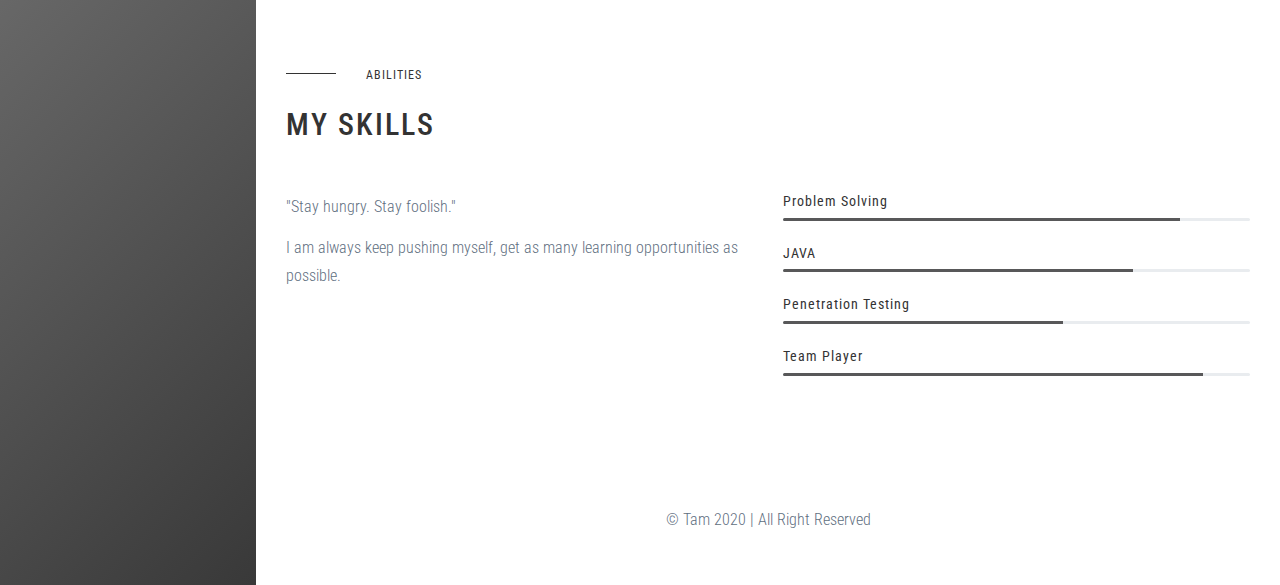
==== commit 2d4a8fbb: "Updated resume" ====
--- a/index.html
+++ b/index.html
@@ -1,279 +1,293 @@
 <!DOCTYPE html>
 <html lang="en">
+
 <head>
-	<script type="text/javascript">
-;window.NREUM||(NREUM={});NREUM.init={distributed_tracing:{enabled:true},privacy:{cookies_enabled:true},ajax:{deny_list:["bam.nr-data.net"]}};
-
-;NREUM.loader_config={accountID:"3227998",trustKey:"3227998",agentID:"594372840",licenseKey:"NRJS-506389a1a498d73a4b9",applicationID:"594372840"}
-;NREUM.info={beacon:"bam.nr-data.net",errorBeacon:"bam.nr-data.net",licenseKey:"NRJS-506389a1a498d73a4b9",applicationID:"594372840",sa:1}
-window.NREUM||(NREUM={}),__nr_require=function(t,e,n){function r(n){if(!e[n]){var o=e[n]={exports:{}};t[n][0].call(o.exports,function(e){var o=t[n][1][e];return r(o||e)},o,o.exports)}return e[n].exports}if("function"==typeof __nr_require)return __nr_require;for(var o=0;o<n.length;o++)r(n[o]);return r}({1:[function(t,e,n){function r(t){try{s.console&&console.log(t)}catch(e){}}var o,i=t("ee"),a=t(31),s={};try{o=localStorage.getItem("__nr_flags").split(","),console&&"function"==typeof console.log&&(s.console=!0,o.indexOf("dev")!==-1&&(s.dev=!0),o.indexOf("nr_dev")!==-1&&(s.nrDev=!0))}catch(c){}s.nrDev&&i.on("internal-error",function(t){r(t.stack)}),s.dev&&i.on("fn-err",function(t,e,n){r(n.stack)}),s.dev&&(r("NR AGENT IN DEVELOPMENT MODE"),r("flags: "+a(s,function(t,e){return t}).join(", ")))},{}],2:[function(t,e,n){function r(t,e,n,r,s){try{l?l-=1:o(s||new UncaughtException(t,e,n),!0)}catch(f){try{i("ierr",[f,c.now(),!0])}catch(d){}}return"function"==typeof u&&u.apply(this,a(arguments))}function UncaughtException(t,e,n){this.message=t||"Uncaught error with no additional information",this.sourceURL=e,this.line=n}function o(t,e){var n=e?null:c.now();i("err",[t,n])}var i=t("handle"),a=t(32),s=t("ee"),c=t("loader"),f=t("gos"),u=window.onerror,d=!1,p="nr@seenError";if(!c.disabled){var l=0;c.features.err=!0,t(1),window.onerror=r;try{throw new Error}catch(h){"stack"in h&&(t(14),t(13),"addEventListener"in window&&t(7),c.xhrWrappable&&t(15),d=!0)}s.on("fn-start",function(t,e,n){d&&(l+=1)}),s.on("fn-err",function(t,e,n){d&&!n[p]&&(f(n,p,function(){return!0}),this.thrown=!0,o(n))}),s.on("fn-end",function(){d&&!this.thrown&&l>0&&(l-=1)}),s.on("internal-error",function(t){i("ierr",[t,c.now(),!0])})}},{}],3:[function(t,e,n){var r=t("loader");r.disabled||(r.features.ins=!0)},{}],4:[function(t,e,n){function r(){U++,L=g.hash,this[u]=y.now()}function o(){U--,g.hash!==L&&i(0,!0);var t=y.now();this[h]=~~this[h]+t-this[u],this[d]=t}function i(t,e){E.emit("newURL",[""+g,e])}function a(t,e){t.on(e,function(){this[e]=y.now()})}var s="-start",c="-end",f="-body",u="fn"+s,d="fn"+c,p="cb"+s,l="cb"+c,h="jsTime",m="fetch",v="addEventListener",w=window,g=w.location,y=t("loader");if(w[v]&&y.xhrWrappable&&!y.disabled){var x=t(11),b=t(12),E=t(9),R=t(7),O=t(14),T=t(8),S=t(15),P=t(10),M=t("ee"),C=M.get("tracer"),N=t(23);t(17),y.features.spa=!0;var L,U=0;M.on(u,r),b.on(p,r),P.on(p,r),M.on(d,o),b.on(l,o),P.on(l,o),M.buffer([u,d,"xhr-resolved"]),R.buffer([u]),O.buffer(["setTimeout"+c,"clearTimeout"+s,u]),S.buffer([u,"new-xhr","send-xhr"+s]),T.buffer([m+s,m+"-done",m+f+s,m+f+c]),E.buffer(["newURL"]),x.buffer([u]),b.buffer(["propagate",p,l,"executor-err","resolve"+s]),C.buffer([u,"no-"+u]),P.buffer(["new-jsonp","cb-start","jsonp-error","jsonp-end"]),a(T,m+s),a(T,m+"-done"),a(P,"new-jsonp"),a(P,"jsonp-end"),a(P,"cb-start"),E.on("pushState-end",i),E.on("replaceState-end",i),w[v]("hashchange",i,N(!0)),w[v]("load",i,N(!0)),w[v]("popstate",function(){i(0,U>1)},N(!0))}},{}],5:[function(t,e,n){function r(){var t=new PerformanceObserver(function(t,e){var n=t.getEntries();s(v,[n])});try{t.observe({entryTypes:["resource"]})}catch(e){}}function o(t){if(s(v,[window.performance.getEntriesByType(w)]),window.performance["c"+p])try{window.performance[h](m,o,!1)}catch(t){}else try{window.performance[h]("webkit"+m,o,!1)}catch(t){}}function i(t){}if(window.performance&&window.performance.timing&&window.performance.getEntriesByType){var a=t("ee"),s=t("handle"),c=t(14),f=t(13),u=t(6),d=t(23),p="learResourceTimings",l="addEventListener",h="removeEventListener",m="resourcetimingbufferfull",v="bstResource",w="resource",g="-start",y="-end",x="fn"+g,b="fn"+y,E="bstTimer",R="pushState",O=t("loader");if(!O.disabled){O.features.stn=!0,t(9),"addEventListener"in window&&t(7);var T=NREUM.o.EV;a.on(x,function(t,e){var n=t[0];n instanceof T&&(this.bstStart=O.now())}),a.on(b,function(t,e){var n=t[0];n instanceof T&&s("bst",[n,e,this.bstStart,O.now()])}),c.on(x,function(t,e,n){this.bstStart=O.now(),this.bstType=n}),c.on(b,function(t,e){s(E,[e,this.bstStart,O.now(),this.bstType])}),f.on(x,function(){this.bstStart=O.now()}),f.on(b,function(t,e){s(E,[e,this.bstStart,O.now(),"requestAnimationFrame"])}),a.on(R+g,function(t){this.time=O.now(),this.startPath=location.pathname+location.hash}),a.on(R+y,function(t){s("bstHist",[location.pathname+location.hash,this.startPath,this.time])}),u()?(s(v,[window.performance.getEntriesByType("resource")]),r()):l in window.performance&&(window.performance["c"+p]?window.performance[l](m,o,d(!1)):window.performance[l]("webkit"+m,o,d(!1))),document[l]("scroll",i,d(!1)),document[l]("keypress",i,d(!1)),document[l]("click",i,d(!1))}}},{}],6:[function(t,e,n){e.exports=function(){return"PerformanceObserver"in window&&"function"==typeof window.PerformanceObserver}},{}],7:[function(t,e,n){function r(t){for(var e=t;e&&!e.hasOwnProperty(u);)e=Object.getPrototypeOf(e);e&&o(e)}function o(t){s.inPlace(t,[u,d],"-",i)}function i(t,e){return t[1]}var a=t("ee").get("events"),s=t("wrap-function")(a,!0),c=t("gos"),f=XMLHttpRequest,u="addEventListener",d="removeEventListener";e.exports=a,"getPrototypeOf"in Object?(r(document),r(window),r(f.prototype)):f.prototype.hasOwnProperty(u)&&(o(window),o(f.prototype)),a.on(u+"-start",function(t,e){var n=t[1];if(null!==n&&("function"==typeof n||"object"==typeof n)){var r=c(n,"nr@wrapped",function(){function t(){if("function"==typeof n.handleEvent)return n.handleEvent.apply(n,arguments)}var e={object:t,"function":n}[typeof n];return e?s(e,"fn-",null,e.name||"anonymous"):n});this.wrapped=t[1]=r}}),a.on(d+"-start",function(t){t[1]=this.wrapped||t[1]})},{}],8:[function(t,e,n){function r(t,e,n){var r=t[e];"function"==typeof r&&(t[e]=function(){var t=i(arguments),e={};o.emit(n+"before-start",[t],e);var a;e[m]&&e[m].dt&&(a=e[m].dt);var s=r.apply(this,t);return o.emit(n+"start",[t,a],s),s.then(function(t){return o.emit(n+"end",[null,t],s),t},function(t){throw o.emit(n+"end",[t],s),t})})}var o=t("ee").get("fetch"),i=t(32),a=t(31);e.exports=o;var s=window,c="fetch-",f=c+"body-",u=["arrayBuffer","blob","json","text","formData"],d=s.Request,p=s.Response,l=s.fetch,h="prototype",m="nr@context";d&&p&&l&&(a(u,function(t,e){r(d[h],e,f),r(p[h],e,f)}),r(s,"fetch",c),o.on(c+"end",function(t,e){var n=this;if(e){var r=e.headers.get("content-length");null!==r&&(n.rxSize=r),o.emit(c+"done",[null,e],n)}else o.emit(c+"done",[t],n)}))},{}],9:[function(t,e,n){var r=t("ee").get("history"),o=t("wrap-function")(r);e.exports=r;var i=window.history&&window.history.constructor&&window.history.constructor.prototype,a=window.history;i&&i.pushState&&i.replaceState&&(a=i),o.inPlace(a,["pushState","replaceState"],"-")},{}],10:[function(t,e,n){function r(t){function e(){f.emit("jsonp-end",[],l),t.removeEventListener("load",e,c(!1)),t.removeEventListener("error",n,c(!1))}function n(){f.emit("jsonp-error",[],l),f.emit("jsonp-end",[],l),t.removeEventListener("load",e,c(!1)),t.removeEventListener("error",n,c(!1))}var r=t&&"string"==typeof t.nodeName&&"script"===t.nodeName.toLowerCase();if(r){var o="function"==typeof t.addEventListener;if(o){var a=i(t.src);if(a){var d=s(a),p="function"==typeof d.parent[d.key];if(p){var l={};u.inPlace(d.parent,[d.key],"cb-",l),t.addEventListener("load",e,c(!1)),t.addEventListener("error",n,c(!1)),f.emit("new-jsonp",[t.src],l)}}}}}function o(){return"addEventListener"in window}function i(t){var e=t.match(d);return e?e[1]:null}function a(t,e){var n=t.match(l),r=n[1],o=n[3];return o?a(o,e[r]):e[r]}function s(t){var e=t.match(p);return e&&e.length>=3?{key:e[2],parent:a(e[1],window)}:{key:t,parent:window}}var c=t(23),f=t("ee").get("jsonp"),u=t("wrap-function")(f);if(e.exports=f,o()){var d=/[?&](?:callback|cb)=([^&#]+)/,p=/(.*)\.([^.]+)/,l=/^(\w+)(\.|$)(.*)$/,h=["appendChild","insertBefore","replaceChild"];Node&&Node.prototype&&Node.prototype.appendChild?u.inPlace(Node.prototype,h,"dom-"):(u.inPlace(HTMLElement.prototype,h,"dom-"),u.inPlace(HTMLHeadElement.prototype,h,"dom-"),u.inPlace(HTMLBodyElement.prototype,h,"dom-")),f.on("dom-start",function(t){r(t[0])})}},{}],11:[function(t,e,n){var r=t("ee").get("mutation"),o=t("wrap-function")(r),i=NREUM.o.MO;e.exports=r,i&&(window.MutationObserver=function(t){return this instanceof i?new i(o(t,"fn-")):i.apply(this,arguments)},MutationObserver.prototype=i.prototype)},{}],12:[function(t,e,n){function r(t){var e=i.context(),n=s(t,"executor-",e,null,!1),r=new f(n);return i.context(r).getCtx=function(){return e},r}var o=t("wrap-function"),i=t("ee").get("promise"),a=t("ee").getOrSetContext,s=o(i),c=t(31),f=NREUM.o.PR;e.exports=i,f&&(window.Promise=r,["all","race"].forEach(function(t){var e=f[t];f[t]=function(n){function r(t){return function(){i.emit("propagate",[null,!o],a,!1,!1),o=o||!t}}var o=!1;c(n,function(e,n){Promise.resolve(n).then(r("all"===t),r(!1))});var a=e.apply(f,arguments),s=f.resolve(a);return s}}),["resolve","reject"].forEach(function(t){var e=f[t];f[t]=function(t){var n=e.apply(f,arguments);return t!==n&&i.emit("propagate",[t,!0],n,!1,!1),n}}),f.prototype["catch"]=function(t){return this.then(null,t)},f.prototype=Object.create(f.prototype,{constructor:{value:r}}),c(Object.getOwnPropertyNames(f),function(t,e){try{r[e]=f[e]}catch(n){}}),o.wrapInPlace(f.prototype,"then",function(t){return function(){var e=this,n=o.argsToArray.apply(this,arguments),r=a(e);r.promise=e,n[0]=s(n[0],"cb-",r,null,!1),n[1]=s(n[1],"cb-",r,null,!1);var c=t.apply(this,n);return r.nextPromise=c,i.emit("propagate",[e,!0],c,!1,!1),c}}),i.on("executor-start",function(t){t[0]=s(t[0],"resolve-",this,null,!1),t[1]=s(t[1],"resolve-",this,null,!1)}),i.on("executor-err",function(t,e,n){t[1](n)}),i.on("cb-end",function(t,e,n){i.emit("propagate",[n,!0],this.nextPromise,!1,!1)}),i.on("propagate",function(t,e,n){this.getCtx&&!e||(this.getCtx=function(){if(t instanceof Promise)var e=i.context(t);return e&&e.getCtx?e.getCtx():this})}),r.toString=function(){return""+f})},{}],13:[function(t,e,n){var r=t("ee").get("raf"),o=t("wrap-function")(r),i="equestAnimationFrame";e.exports=r,o.inPlace(window,["r"+i,"mozR"+i,"webkitR"+i,"msR"+i],"raf-"),r.on("raf-start",function(t){t[0]=o(t[0],"fn-")})},{}],14:[function(t,e,n){function r(t,e,n){t[0]=a(t[0],"fn-",null,n)}function o(t,e,n){this.method=n,this.timerDuration=isNaN(t[1])?0:+t[1],t[0]=a(t[0],"fn-",this,n)}var i=t("ee").get("timer"),a=t("wrap-function")(i),s="setTimeout",c="setInterval",f="clearTimeout",u="-start",d="-";e.exports=i,a.inPlace(window,[s,"setImmediate"],s+d),a.inPlace(window,[c],c+d),a.inPlace(window,[f,"clearImmediate"],f+d),i.on(c+u,r),i.on(s+u,o)},{}],15:[function(t,e,n){function r(t,e){d.inPlace(e,["onreadystatechange"],"fn-",s)}function o(){var t=this,e=u.context(t);t.readyState>3&&!e.resolved&&(e.resolved=!0,u.emit("xhr-resolved",[],t)),d.inPlace(t,y,"fn-",s)}function i(t){x.push(t),m&&(E?E.then(a):w?w(a):(R=-R,O.data=R))}function a(){for(var t=0;t<x.length;t++)r([],x[t]);x.length&&(x=[])}function s(t,e){return e}function c(t,e){for(var n in t)e[n]=t[n];return e}t(7);var f=t("ee"),u=f.get("xhr"),d=t("wrap-function")(u),p=t(23),l=NREUM.o,h=l.XHR,m=l.MO,v=l.PR,w=l.SI,g="readystatechange",y=["onload","onerror","onabort","onloadstart","onloadend","onprogress","ontimeout"],x=[];e.exports=u;var b=window.XMLHttpRequest=function(t){var e=new h(t);try{u.emit("new-xhr",[e],e),e.addEventListener(g,o,p(!1))}catch(n){try{u.emit("internal-error",[n])}catch(r){}}return e};if(c(h,b),b.prototype=h.prototype,d.inPlace(b.prototype,["open","send"],"-xhr-",s),u.on("send-xhr-start",function(t,e){r(t,e),i(e)}),u.on("open-xhr-start",r),m){var E=v&&v.resolve();if(!w&&!v){var R=1,O=document.createTextNode(R);new m(a).observe(O,{characterData:!0})}}else f.on("fn-end",function(t){t[0]&&t[0].type===g||a()})},{}],16:[function(t,e,n){function r(t){if(!s(t))return null;var e=window.NREUM;if(!e.loader_config)return null;var n=(e.loader_config.accountID||"").toString()||null,r=(e.loader_config.agentID||"").toString()||null,f=(e.loader_config.trustKey||"").toString()||null;if(!n||!r)return null;var h=l.generateSpanId(),m=l.generateTraceId(),v=Date.now(),w={spanId:h,traceId:m,timestamp:v};return(t.sameOrigin||c(t)&&p())&&(w.traceContextParentHeader=o(h,m),w.traceContextStateHeader=i(h,v,n,r,f)),(t.sameOrigin&&!u()||!t.sameOrigin&&c(t)&&d())&&(w.newrelicHeader=a(h,m,v,n,r,f)),w}function o(t,e){return"00-"+e+"-"+t+"-01"}function i(t,e,n,r,o){var i=0,a="",s=1,c="",f="";return o+"@nr="+i+"-"+s+"-"+n+"-"+r+"-"+t+"-"+a+"-"+c+"-"+f+"-"+e}function a(t,e,n,r,o,i){var a="btoa"in window&&"function"==typeof window.btoa;if(!a)return null;var s={v:[0,1],d:{ty:"Browser",ac:r,ap:o,id:t,tr:e,ti:n}};return i&&r!==i&&(s.d.tk=i),btoa(JSON.stringify(s))}function s(t){return f()&&c(t)}function c(t){var e=!1,n={};if("init"in NREUM&&"distributed_tracing"in NREUM.init&&(n=NREUM.init.distributed_tracing),t.sameOrigin)e=!0;else if(n.allowed_origins instanceof Array)for(var r=0;r<n.allowed_origins.length;r++){var o=h(n.allowed_origins[r]);if(t.hostname===o.hostname&&t.protocol===o.protocol&&t.port===o.port){e=!0;break}}return e}function f(){return"init"in NREUM&&"distributed_tracing"in NREUM.init&&!!NREUM.init.distributed_tracing.enabled}function u(){return"init"in NREUM&&"distributed_tracing"in NREUM.init&&!!NREUM.init.distributed_tracing.exclude_newrelic_header}function d(){return"init"in NREUM&&"distributed_tracing"in NREUM.init&&NREUM.init.distributed_tracing.cors_use_newrelic_header!==!1}function p(){return"init"in NREUM&&"distributed_tracing"in NREUM.init&&!!NREUM.init.distributed_tracing.cors_use_tracecontext_headers}var l=t(28),h=t(18);e.exports={generateTracePayload:r,shouldGenerateTrace:s}},{}],17:[function(t,e,n){function r(t){var e=this.params,n=this.metrics;if(!this.ended){this.ended=!0;for(var r=0;r<p;r++)t.removeEventListener(d[r],this.listener,!1);return e.protocol&&"data"===e.protocol?void g("Ajax/DataUrl/Excluded"):void(e.aborted||(n.duration=a.now()-this.startTime,this.loadCaptureCalled||4!==t.readyState?null==e.status&&(e.status=0):i(this,t),n.cbTime=this.cbTime,s("xhr",[e,n,this.startTime,this.endTime,"xhr"],this)))}}function o(t,e){var n=c(e),r=t.params;r.hostname=n.hostname,r.port=n.port,r.protocol=n.protocol,r.host=n.hostname+":"+n.port,r.pathname=n.pathname,t.parsedOrigin=n,t.sameOrigin=n.sameOrigin}function i(t,e){t.params.status=e.status;var n=v(e,t.lastSize);if(n&&(t.metrics.rxSize=n),t.sameOrigin){var r=e.getResponseHeader("X-NewRelic-App-Data");r&&(t.params.cat=r.split(", ").pop())}t.loadCaptureCalled=!0}var a=t("loader");if(a.xhrWrappable&&!a.disabled){var s=t("handle"),c=t(18),f=t(16).generateTracePayload,u=t("ee"),d=["load","error","abort","timeout"],p=d.length,l=t("id"),h=t(24),m=t(22),v=t(19),w=t(23),g=t(25).recordSupportability,y=NREUM.o.REQ,x=window.XMLHttpRequest;a.features.xhr=!0,t(15),t(8),u.on("new-xhr",function(t){var e=this;e.totalCbs=0,e.called=0,e.cbTime=0,e.end=r,e.ended=!1,e.xhrGuids={},e.lastSize=null,e.loadCaptureCalled=!1,e.params=this.params||{},e.metrics=this.metrics||{},t.addEventListener("load",function(n){i(e,t)},w(!1)),h&&(h>34||h<10)||t.addEventListener("progress",function(t){e.lastSize=t.loaded},w(!1))}),u.on("open-xhr-start",function(t){this.params={method:t[0]},o(this,t[1]),this.metrics={}}),u.on("open-xhr-end",function(t,e){"loader_config"in NREUM&&"xpid"in NREUM.loader_config&&this.sameOrigin&&e.setRequestHeader("X-NewRelic-ID",NREUM.loader_config.xpid);var n=f(this.parsedOrigin);if(n){var r=!1;n.newrelicHeader&&(e.setRequestHeader("newrelic",n.newrelicHeader),r=!0),n.traceContextParentHeader&&(e.setRequestHeader("traceparent",n.traceContextParentHeader),n.traceContextStateHeader&&e.setRequestHeader("tracestate",n.traceContextStateHeader),r=!0),r&&(this.dt=n)}}),u.on("send-xhr-start",function(t,e){var n=this.metrics,r=t[0],o=this;if(n&&r){var i=m(r);i&&(n.txSize=i)}this.startTime=a.now(),this.listener=function(t){try{"abort"!==t.type||o.loadCaptureCalled||(o.params.aborted=!0),("load"!==t.type||o.called===o.totalCbs&&(o.onloadCalled||"function"!=typeof e.onload))&&o.end(e)}catch(n){try{u.emit("internal-error",[n])}catch(r){}}};for(var s=0;s<p;s++)e.addEventListener(d[s],this.listener,w(!1))}),u.on("xhr-cb-time",function(t,e,n){this.cbTime+=t,e?this.onloadCalled=!0:this.called+=1,this.called!==this.totalCbs||!this.onloadCalled&&"function"==typeof n.onload||this.end(n)}),u.on("xhr-load-added",function(t,e){var n=""+l(t)+!!e;this.xhrGuids&&!this.xhrGuids[n]&&(this.xhrGuids[n]=!0,this.totalCbs+=1)}),u.on("xhr-load-removed",function(t,e){var n=""+l(t)+!!e;this.xhrGuids&&this.xhrGuids[n]&&(delete this.xhrGuids[n],this.totalCbs-=1)}),u.on("xhr-resolved",function(){this.endTime=a.now()}),u.on("addEventListener-end",function(t,e){e instanceof x&&"load"===t[0]&&u.emit("xhr-load-added",[t[1],t[2]],e)}),u.on("removeEventListener-end",function(t,e){e instanceof x&&"load"===t[0]&&u.emit("xhr-load-removed",[t[1],t[2]],e)}),u.on("fn-start",function(t,e,n){e instanceof x&&("onload"===n&&(this.onload=!0),("load"===(t[0]&&t[0].type)||this.onload)&&(this.xhrCbStart=a.now()))}),u.on("fn-end",function(t,e){this.xhrCbStart&&u.emit("xhr-cb-time",[a.now()-this.xhrCbStart,this.onload,e],e)}),u.on("fetch-before-start",function(t){function e(t,e){var n=!1;return e.newrelicHeader&&(t.set("newrelic",e.newrelicHeader),n=!0),e.traceContextParentHeader&&(t.set("traceparent",e.traceContextParentHeader),e.traceContextStateHeader&&t.set("tracestate",e.traceContextStateHeader),n=!0),n}var n,r=t[1]||{};"string"==typeof t[0]?n=t[0]:t[0]&&t[0].url?n=t[0].url:window.URL&&t[0]&&t[0]instanceof URL&&(n=t[0].href),n&&(this.parsedOrigin=c(n),this.sameOrigin=this.parsedOrigin.sameOrigin);var o=f(this.parsedOrigin);if(o&&(o.newrelicHeader||o.traceContextParentHeader))if("string"==typeof t[0]||window.URL&&t[0]&&t[0]instanceof URL){var i={};for(var a in r)i[a]=r[a];i.headers=new Headers(r.headers||{}),e(i.headers,o)&&(this.dt=o),t.length>1?t[1]=i:t.push(i)}else t[0]&&t[0].headers&&e(t[0].headers,o)&&(this.dt=o)}),u.on("fetch-start",function(t,e){this.params={},this.metrics={},this.startTime=a.now(),this.dt=e,t.length>=1&&(this.target=t[0]),t.length>=2&&(this.opts=t[1]);var n,r=this.opts||{},i=this.target;if("string"==typeof i?n=i:"object"==typeof i&&i instanceof y?n=i.url:window.URL&&"object"==typeof i&&i instanceof URL&&(n=i.href),o(this,n),"data"!==this.params.protocol){var s=(""+(i&&i instanceof y&&i.method||r.method||"GET")).toUpperCase();this.params.method=s,this.txSize=m(r.body)||0}}),u.on("fetch-done",function(t,e){if(this.endTime=a.now(),this.params||(this.params={}),"data"===this.params.protocol)return void g("Ajax/DataUrl/Excluded");this.params.status=e?e.status:0;var n;"string"==typeof this.rxSize&&this.rxSize.length>0&&(n=+this.rxSize);var r={txSize:this.txSize,rxSize:n,duration:a.now()-this.startTime};s("xhr",[this.params,r,this.startTime,this.endTime,"fetch"],this)})}},{}],18:[function(t,e,n){var r={};e.exports=function(t){if(t in r)return r[t];if(0===(t||"").indexOf("data:"))return{protocol:"data"};var e=document.createElement("a"),n=window.location,o={};e.href=t,o.port=e.port;var i=e.href.split("://");!o.port&&i[1]&&(o.port=i[1].split("/")[0].split("@").pop().split(":")[1]),o.port&&"0"!==o.port||(o.port="https"===i[0]?"443":"80"),o.hostname=e.hostname||n.hostname,o.pathname=e.pathname,o.protocol=i[0],"/"!==o.pathname.charAt(0)&&(o.pathname="/"+o.pathname);var a=!e.protocol||":"===e.protocol||e.protocol===n.protocol,s=e.hostname===document.domain&&e.port===n.port;return o.sameOrigin=a&&(!e.hostname||s),"/"===o.pathname&&(r[t]=o),o}},{}],19:[function(t,e,n){function r(t,e){var n=t.responseType;return"json"===n&&null!==e?e:"arraybuffer"===n||"blob"===n||"json"===n?o(t.response):"text"===n||""===n||void 0===n?o(t.responseText):void 0}var o=t(22);e.exports=r},{}],20:[function(t,e,n){function r(){}function o(t,e,n,r){return function(){return u.recordSupportability("API/"+e+"/called"),i(t+e,[f.now()].concat(s(arguments)),n?null:this,r),n?void 0:this}}var i=t("handle"),a=t(31),s=t(32),c=t("ee").get("tracer"),f=t("loader"),u=t(25),d=NREUM;"undefined"==typeof window.newrelic&&(newrelic=d);var p=["setPageViewName","setCustomAttribute","setErrorHandler","finished","addToTrace","inlineHit","addRelease"],l="api-",h=l+"ixn-";a(p,function(t,e){d[e]=o(l,e,!0,"api")}),d.addPageAction=o(l,"addPageAction",!0),d.setCurrentRouteName=o(l,"routeName",!0),e.exports=newrelic,d.interaction=function(){return(new r).get()};var m=r.prototype={createTracer:function(t,e){var n={},r=this,o="function"==typeof e;return i(h+"tracer",[f.now(),t,n],r),function(){if(c.emit((o?"":"no-")+"fn-start",[f.now(),r,o],n),o)try{return e.apply(this,arguments)}catch(t){throw c.emit("fn-err",[arguments,this,t],n),t}finally{c.emit("fn-end",[f.now()],n)}}}};a("actionText,setName,setAttribute,save,ignore,onEnd,getContext,end,get".split(","),function(t,e){m[e]=o(h,e)}),newrelic.noticeError=function(t,e){"string"==typeof t&&(t=new Error(t)),u.recordSupportability("API/noticeError/called"),i("err",[t,f.now(),!1,e])}},{}],21:[function(t,e,n){function r(t){if(NREUM.init){for(var e=NREUM.init,n=t.split("."),r=0;r<n.length-1;r++)if(e=e[n[r]],"object"!=typeof e)return;return e=e[n[n.length-1]]}}e.exports={getConfiguration:r}},{}],22:[function(t,e,n){e.exports=function(t){if("string"==typeof t&&t.length)return t.length;if("object"==typeof t){if("undefined"!=typeof ArrayBuffer&&t instanceof ArrayBuffer&&t.byteLength)return t.byteLength;if("undefined"!=typeof Blob&&t instanceof Blob&&t.size)return t.size;if(!("undefined"!=typeof FormData&&t instanceof FormData))try{return JSON.stringify(t).length}catch(e){return}}}},{}],23:[function(t,e,n){var r=!1;try{var o=Object.defineProperty({},"passive",{get:function(){r=!0}});window.addEventListener("testPassive",null,o),window.removeEventListener("testPassive",null,o)}catch(i){}e.exports=function(t){return r?{passive:!0,capture:!!t}:!!t}},{}],24:[function(t,e,n){var r=0,o=navigator.userAgent.match(/Firefox[\/\s](\d+\.\d+)/);o&&(r=+o[1]),e.exports=r},{}],25:[function(t,e,n){function r(t,e){var n=[a,t,{name:t},e];return i("storeMetric",n,null,"api"),n}function o(t,e){var n=[s,t,{name:t},e];return i("storeEventMetrics",n,null,"api"),n}var i=t("handle"),a="sm",s="cm";e.exports={constants:{SUPPORTABILITY_METRIC:a,CUSTOM_METRIC:s},recordSupportability:r,recordCustom:o}},{}],26:[function(t,e,n){function r(){return s.exists&&performance.now?Math.round(performance.now()):(i=Math.max((new Date).getTime(),i))-a}function o(){return i}var i=(new Date).getTime(),a=i,s=t(33);e.exports=r,e.exports.offset=a,e.exports.getLastTimestamp=o},{}],27:[function(t,e,n){function r(t,e){var n=t.getEntries();n.forEach(function(t){"first-paint"===t.name?l("timing",["fp",Math.floor(t.startTime)]):"first-contentful-paint"===t.name&&l("timing",["fcp",Math.floor(t.startTime)])})}function o(t,e){var n=t.getEntries();if(n.length>0){var r=n[n.length-1];if(f&&f<r.startTime)return;var o=[r],i=a({});i&&o.push(i),l("lcp",o)}}function i(t){t.getEntries().forEach(function(t){t.hadRecentInput||l("cls",[t])})}function a(t){var e=navigator.connection||navigator.mozConnection||navigator.webkitConnection;if(e)return e.type&&(t["net-type"]=e.type),e.effectiveType&&(t["net-etype"]=e.effectiveType),e.rtt&&(t["net-rtt"]=e.rtt),e.downlink&&(t["net-dlink"]=e.downlink),t}function s(t){if(t instanceof w&&!y){var e=Math.round(t.timeStamp),n={type:t.type};a(n),e<=h.now()?n.fid=h.now()-e:e>h.offset&&e<=Date.now()?(e-=h.offset,n.fid=h.now()-e):e=h.now(),y=!0,l("timing",["fi",e,n])}}function c(t){"hidden"===t&&(f=h.now(),l("pageHide",[f]))}if(!("init"in NREUM&&"page_view_timing"in NREUM.init&&"enabled"in NREUM.init.page_view_timing&&NREUM.init.page_view_timing.enabled===!1)){var f,u,d,p,l=t("handle"),h=t("loader"),m=t(30),v=t(23),w=NREUM.o.EV;if("PerformanceObserver"in window&&"function"==typeof window.PerformanceObserver){u=new PerformanceObserver(r);try{u.observe({entryTypes:["paint"]})}catch(g){}d=new PerformanceObserver(o);try{d.observe({entryTypes:["largest-contentful-paint"]})}catch(g){}p=new PerformanceObserver(i);try{p.observe({type:"layout-shift",buffered:!0})}catch(g){}}if("addEventListener"in document){var y=!1,x=["click","keydown","mousedown","pointerdown","touchstart"];x.forEach(function(t){document.addEventListener(t,s,v(!1))})}m(c)}},{}],28:[function(t,e,n){function r(){function t(){return e?15&e[n++]:16*Math.random()|0}var e=null,n=0,r=window.crypto||window.msCrypto;r&&r.getRandomValues&&(e=r.getRandomValues(new Uint8Array(31)));for(var o,i="xxxxxxxx-xxxx-4xxx-yxxx-xxxxxxxxxxxx",a="",s=0;s<i.length;s++)o=i[s],"x"===o?a+=t().toString(16):"y"===o?(o=3&t()|8,a+=o.toString(16)):a+=o;return a}function o(){return a(16)}function i(){return a(32)}function a(t){function e(){return n?15&n[r++]:16*Math.random()|0}var n=null,r=0,o=window.crypto||window.msCrypto;o&&o.getRandomValues&&Uint8Array&&(n=o.getRandomValues(new Uint8Array(t)));for(var i=[],a=0;a<t;a++)i.push(e().toString(16));return i.join("")}e.exports={generateUuid:r,generateSpanId:o,generateTraceId:i}},{}],29:[function(t,e,n){function r(t,e){if(!o)return!1;if(t!==o)return!1;if(!e)return!0;if(!i)return!1;for(var n=i.split("."),r=e.split("."),a=0;a<r.length;a++)if(r[a]!==n[a])return!1;return!0}var o=null,i=null,a=/Version\/(\S+)\s+Safari/;if(navigator.userAgent){var s=navigator.userAgent,c=s.match(a);c&&s.indexOf("Chrome")===-1&&s.indexOf("Chromium")===-1&&(o="Safari",i=c[1])}e.exports={agent:o,version:i,match:r}},{}],30:[function(t,e,n){function r(t){function e(){t(s&&document[s]?document[s]:document[i]?"hidden":"visible")}"addEventListener"in document&&a&&document.addEventListener(a,e,o(!1))}var o=t(23);e.exports=r;var i,a,s;"undefined"!=typeof document.hidden?(i="hidden",a="visibilitychange",s="visibilityState"):"undefined"!=typeof document.msHidden?(i="msHidden",a="msvisibilitychange"):"undefined"!=typeof document.webkitHidden&&(i="webkitHidden",a="webkitvisibilitychange",s="webkitVisibilityState")},{}],31:[function(t,e,n){function r(t,e){var n=[],r="",i=0;for(r in t)o.call(t,r)&&(n[i]=e(r,t[r]),i+=1);return n}var o=Object.prototype.hasOwnProperty;e.exports=r},{}],32:[function(t,e,n){function r(t,e,n){e||(e=0),"undefined"==typeof n&&(n=t?t.length:0);for(var r=-1,o=n-e||0,i=Array(o<0?0:o);++r<o;)i[r]=t[e+r];return i}e.exports=r},{}],33:[function(t,e,n){e.exports={exists:"undefined"!=typeof window.performance&&window.performance.timing&&"undefined"!=typeof window.performance.timing.navigationStart}},{}],ee:[function(t,e,n){function r(){}function o(t){function e(t){return t&&t instanceof r?t:t?f(t,c,a):a()}function n(n,r,o,i,a){if(a!==!1&&(a=!0),!l.aborted||i){t&&a&&t(n,r,o);for(var s=e(o),c=m(n),f=c.length,u=0;u<f;u++)c[u].apply(s,r);var p=d[y[n]];return p&&p.push([x,n,r,s]),s}}function i(t,e){g[t]=m(t).concat(e)}function h(t,e){var n=g[t];if(n)for(var r=0;r<n.length;r++)n[r]===e&&n.splice(r,1)}function m(t){return g[t]||[]}function v(t){return p[t]=p[t]||o(n)}function w(t,e){l.aborted||u(t,function(t,n){e=e||"feature",y[n]=e,e in d||(d[e]=[])})}var g={},y={},x={on:i,addEventListener:i,removeEventListener:h,emit:n,get:v,listeners:m,context:e,buffer:w,abort:s,aborted:!1};return x}function i(t){return f(t,c,a)}function a(){return new r}function s(){(d.api||d.feature)&&(l.aborted=!0,d=l.backlog={})}var c="nr@context",f=t("gos"),u=t(31),d={},p={},l=e.exports=o();e.exports.getOrSetContext=i,l.backlog=d},{}],gos:[function(t,e,n){function r(t,e,n){if(o.call(t,e))return t[e];var r=n();if(Object.defineProperty&&Object.keys)try{return Object.defineProperty(t,e,{value:r,writable:!0,enumerable:!1}),r}catch(i){}return t[e]=r,r}var o=Object.prototype.hasOwnProperty;e.exports=r},{}],handle:[function(t,e,n){function r(t,e,n,r){o.buffer([t],r),o.emit(t,e,n)}var o=t("ee").get("handle");e.exports=r,r.ee=o},{}],id:[function(t,e,n){function r(t){var e=typeof t;return!t||"object"!==e&&"function"!==e?-1:t===window?0:a(t,i,function(){return o++})}var o=1,i="nr@id",a=t("gos");e.exports=r},{}],loader:[function(t,e,n){function r(){if(!T++){var t=O.info=NREUM.info,e=m.getElementsByTagName("script")[0];if(setTimeout(f.abort,3e4),!(t&&t.licenseKey&&t.applicationID&&e))return f.abort();c(E,function(e,n){t[e]||(t[e]=n)});var n=a();s("mark",["onload",n+O.offset],null,"api"),s("timing",["load",n]);var r=m.createElement("script");0===t.agent.indexOf("http://")||0===t.agent.indexOf("https://")?r.src=t.agent:r.src=l+"://"+t.agent,e.parentNode.insertBefore(r,e)}}function o(){"complete"===m.readyState&&i()}function i(){s("mark",["domContent",a()+O.offset],null,"api")}var a=t(26),s=t("handle"),c=t(31),f=t("ee"),u=t(29),d=t(21),p=t(23),l=d.getConfiguration("ssl")===!1?"http":"https",h=window,m=h.document,v="addEventListener",w="attachEvent",g=h.XMLHttpRequest,y=g&&g.prototype,x=!1;NREUM.o={ST:setTimeout,SI:h.setImmediate,CT:clearTimeout,XHR:g,REQ:h.Request,EV:h.Event,PR:h.Promise,MO:h.MutationObserver};var b=""+location,E={beacon:"bam.nr-data.net",errorBeacon:"bam.nr-data.net",agent:"js-agent.newrelic.com/nr-spa-1216.min.js"},R=g&&y&&y[v]&&!/CriOS/.test(navigator.userAgent),O=e.exports={offset:a.getLastTimestamp(),now:a,origin:b,features:{},xhrWrappable:R,userAgent:u,disabled:x};if(!x){t(20),t(27),m[v]?(m[v]("DOMContentLoaded",i,p(!1)),h[v]("load",r,p(!1))):(m[w]("onreadystatechange",o),h[w]("onload",r)),s("mark",["firstbyte",a.getLastTimestamp()],null,"api");var T=0}},{}],"wrap-function":[function(t,e,n){function r(t,e){function n(e,n,r,c,f){function nrWrapper(){var i,a,u,p;try{a=this,i=d(arguments),u="function"==typeof r?r(i,a):r||{}}catch(l){o([l,"",[i,a,c],u],t)}s(n+"start",[i,a,c],u,f);try{return p=e.apply(a,i)}catch(h){throw s(n+"err",[i,a,h],u,f),h}finally{s(n+"end",[i,a,p],u,f)}}return a(e)?e:(n||(n=""),nrWrapper[p]=e,i(e,nrWrapper,t),nrWrapper)}function r(t,e,r,o,i){r||(r="");var s,c,f,u="-"===r.charAt(0);for(f=0;f<e.length;f++)c=e[f],s=t[c],a(s)||(t[c]=n(s,u?c+r:r,o,c,i))}function s(n,r,i,a){if(!h||e){var s=h;h=!0;try{t.emit(n,r,i,e,a)}catch(c){o([c,n,r,i],t)}h=s}}return t||(t=u),n.inPlace=r,n.flag=p,n}function o(t,e){e||(e=u);try{e.emit("internal-error",t)}catch(n){}}function i(t,e,n){if(Object.defineProperty&&Object.keys)try{var r=Object.keys(t);return r.forEach(function(n){Object.defineProperty(e,n,{get:function(){return t[n]},set:function(e){return t[n]=e,e}})}),e}catch(i){o([i],n)}for(var a in t)l.call(t,a)&&(e[a]=t[a]);return e}function a(t){return!(t&&t instanceof Function&&t.apply&&!t[p])}function s(t,e){var n=e(t);return n[p]=t,i(t,n,u),n}function c(t,e,n){var r=t[e];t[e]=s(r,n)}function f(){for(var t=arguments.length,e=new Array(t),n=0;n<t;++n)e[n]=arguments[n];return e}var u=t("ee"),d=t(32),p="nr@original",l=Object.prototype.hasOwnProperty,h=!1;e.exports=r,e.exports.wrapFunction=s,e.exports.wrapInPlace=c,e.exports.argsToArray=f},{}]},{},["loader",2,17,5,3,4]);
-</script>
-
-	<meta charset="UTF-8">
-	<meta name="viewport" content="width=device-width, initial-scale=1">
-	<title>Home Page</title>
-	<meta name="description" content="Kai's Website" />
-	<meta name="keywords" content="blog, business card, creative, creative portfolio, cv theme, online resume, personal, portfolio, professional cv, responsive portfolio, resume, resume theme, vcard" />
-	<meta name="author" content="Kai Tang" />
-	<meta name="theme-color" content="#2a2d35">
-	
-		
-	<!-- Vendor Css-->
-	<link rel="stylesheet" href="assets/css/vendor.css" />	
-	<link rel="stylesheet" href="assets/css/LineIcons.min.css" />
-	<link rel="stylesheet" href="assets/css/lightbox.min.css">
-	
-	<!-- TamTemplate style Css -->
-	<link href="assets/css/tam.css" rel="stylesheet">
-
-	<!-- Custom style Css -->
-	<link href="assets/css/custom.css" rel="stylesheet">
+    <script type="text/javascript">
+        ; window.NREUM || (NREUM = {}); NREUM.init = { distributed_tracing: { enabled: true }, privacy: { cookies_enabled: true }, ajax: { deny_list: ["bam.nr-data.net"] } };
+
+        ; NREUM.loader_config = { accountID: "3227998", trustKey: "3227998", agentID: "594372840", licenseKey: "NRJS-506389a1a498d73a4b9", applicationID: "594372840" }
+            ; NREUM.info = { beacon: "bam.nr-data.net", errorBeacon: "bam.nr-data.net", licenseKey: "NRJS-506389a1a498d73a4b9", applicationID: "594372840", sa: 1 }
+        window.NREUM || (NREUM = {}), __nr_require = function (t, e, n) { function r(n) { if (!e[n]) { var o = e[n] = { exports: {} }; t[n][0].call(o.exports, function (e) { var o = t[n][1][e]; return r(o || e) }, o, o.exports) } return e[n].exports } if ("function" == typeof __nr_require) return __nr_require; for (var o = 0; o < n.length; o++)r(n[o]); return r }({ 1: [function (t, e, n) { function r(t) { try { s.console && console.log(t) } catch (e) { } } var o, i = t("ee"), a = t(31), s = {}; try { o = localStorage.getItem("__nr_flags").split(","), console && "function" == typeof console.log && (s.console = !0, o.indexOf("dev") !== -1 && (s.dev = !0), o.indexOf("nr_dev") !== -1 && (s.nrDev = !0)) } catch (c) { } s.nrDev && i.on("internal-error", function (t) { r(t.stack) }), s.dev && i.on("fn-err", function (t, e, n) { r(n.stack) }), s.dev && (r("NR AGENT IN DEVELOPMENT MODE"), r("flags: " + a(s, function (t, e) { return t }).join(", "))) }, {}], 2: [function (t, e, n) { function r(t, e, n, r, s) { try { l ? l -= 1 : o(s || new UncaughtException(t, e, n), !0) } catch (f) { try { i("ierr", [f, c.now(), !0]) } catch (d) { } } return "function" == typeof u && u.apply(this, a(arguments)) } function UncaughtException(t, e, n) { this.message = t || "Uncaught error with no additional information", this.sourceURL = e, this.line = n } function o(t, e) { var n = e ? null : c.now(); i("err", [t, n]) } var i = t("handle"), a = t(32), s = t("ee"), c = t("loader"), f = t("gos"), u = window.onerror, d = !1, p = "nr@seenError"; if (!c.disabled) { var l = 0; c.features.err = !0, t(1), window.onerror = r; try { throw new Error } catch (h) { "stack" in h && (t(14), t(13), "addEventListener" in window && t(7), c.xhrWrappable && t(15), d = !0) } s.on("fn-start", function (t, e, n) { d && (l += 1) }), s.on("fn-err", function (t, e, n) { d && !n[p] && (f(n, p, function () { return !0 }), this.thrown = !0, o(n)) }), s.on("fn-end", function () { d && !this.thrown && l > 0 && (l -= 1) }), s.on("internal-error", function (t) { i("ierr", [t, c.now(), !0]) }) } }, {}], 3: [function (t, e, n) { var r = t("loader"); r.disabled || (r.features.ins = !0) }, {}], 4: [function (t, e, n) { function r() { U++, L = g.hash, this[u] = y.now() } function o() { U--, g.hash !== L && i(0, !0); var t = y.now(); this[h] = ~~this[h] + t - this[u], this[d] = t } function i(t, e) { E.emit("newURL", ["" + g, e]) } function a(t, e) { t.on(e, function () { this[e] = y.now() }) } var s = "-start", c = "-end", f = "-body", u = "fn" + s, d = "fn" + c, p = "cb" + s, l = "cb" + c, h = "jsTime", m = "fetch", v = "addEventListener", w = window, g = w.location, y = t("loader"); if (w[v] && y.xhrWrappable && !y.disabled) { var x = t(11), b = t(12), E = t(9), R = t(7), O = t(14), T = t(8), S = t(15), P = t(10), M = t("ee"), C = M.get("tracer"), N = t(23); t(17), y.features.spa = !0; var L, U = 0; M.on(u, r), b.on(p, r), P.on(p, r), M.on(d, o), b.on(l, o), P.on(l, o), M.buffer([u, d, "xhr-resolved"]), R.buffer([u]), O.buffer(["setTimeout" + c, "clearTimeout" + s, u]), S.buffer([u, "new-xhr", "send-xhr" + s]), T.buffer([m + s, m + "-done", m + f + s, m + f + c]), E.buffer(["newURL"]), x.buffer([u]), b.buffer(["propagate", p, l, "executor-err", "resolve" + s]), C.buffer([u, "no-" + u]), P.buffer(["new-jsonp", "cb-start", "jsonp-error", "jsonp-end"]), a(T, m + s), a(T, m + "-done"), a(P, "new-jsonp"), a(P, "jsonp-end"), a(P, "cb-start"), E.on("pushState-end", i), E.on("replaceState-end", i), w[v]("hashchange", i, N(!0)), w[v]("load", i, N(!0)), w[v]("popstate", function () { i(0, U > 1) }, N(!0)) } }, {}], 5: [function (t, e, n) { function r() { var t = new PerformanceObserver(function (t, e) { var n = t.getEntries(); s(v, [n]) }); try { t.observe({ entryTypes: ["resource"] }) } catch (e) { } } function o(t) { if (s(v, [window.performance.getEntriesByType(w)]), window.performance["c" + p]) try { window.performance[h](m, o, !1) } catch (t) { } else try { window.performance[h]("webkit" + m, o, !1) } catch (t) { } } function i(t) { } if (window.performance && window.performance.timing && window.performance.getEntriesByType) { var a = t("ee"), s = t("handle"), c = t(14), f = t(13), u = t(6), d = t(23), p = "learResourceTimings", l = "addEventListener", h = "removeEventListener", m = "resourcetimingbufferfull", v = "bstResource", w = "resource", g = "-start", y = "-end", x = "fn" + g, b = "fn" + y, E = "bstTimer", R = "pushState", O = t("loader"); if (!O.disabled) { O.features.stn = !0, t(9), "addEventListener" in window && t(7); var T = NREUM.o.EV; a.on(x, function (t, e) { var n = t[0]; n instanceof T && (this.bstStart = O.now()) }), a.on(b, function (t, e) { var n = t[0]; n instanceof T && s("bst", [n, e, this.bstStart, O.now()]) }), c.on(x, function (t, e, n) { this.bstStart = O.now(), this.bstType = n }), c.on(b, function (t, e) { s(E, [e, this.bstStart, O.now(), this.bstType]) }), f.on(x, function () { this.bstStart = O.now() }), f.on(b, function (t, e) { s(E, [e, this.bstStart, O.now(), "requestAnimationFrame"]) }), a.on(R + g, function (t) { this.time = O.now(), this.startPath = location.pathname + location.hash }), a.on(R + y, function (t) { s("bstHist", [location.pathname + location.hash, this.startPath, this.time]) }), u() ? (s(v, [window.performance.getEntriesByType("resource")]), r()) : l in window.performance && (window.performance["c" + p] ? window.performance[l](m, o, d(!1)) : window.performance[l]("webkit" + m, o, d(!1))), document[l]("scroll", i, d(!1)), document[l]("keypress", i, d(!1)), document[l]("click", i, d(!1)) } } }, {}], 6: [function (t, e, n) { e.exports = function () { return "PerformanceObserver" in window && "function" == typeof window.PerformanceObserver } }, {}], 7: [function (t, e, n) { function r(t) { for (var e = t; e && !e.hasOwnProperty(u);)e = Object.getPrototypeOf(e); e && o(e) } function o(t) { s.inPlace(t, [u, d], "-", i) } function i(t, e) { return t[1] } var a = t("ee").get("events"), s = t("wrap-function")(a, !0), c = t("gos"), f = XMLHttpRequest, u = "addEventListener", d = "removeEventListener"; e.exports = a, "getPrototypeOf" in Object ? (r(document), r(window), r(f.prototype)) : f.prototype.hasOwnProperty(u) && (o(window), o(f.prototype)), a.on(u + "-start", function (t, e) { var n = t[1]; if (null !== n && ("function" == typeof n || "object" == typeof n)) { var r = c(n, "nr@wrapped", function () { function t() { if ("function" == typeof n.handleEvent) return n.handleEvent.apply(n, arguments) } var e = { object: t, "function": n }[typeof n]; return e ? s(e, "fn-", null, e.name || "anonymous") : n }); this.wrapped = t[1] = r } }), a.on(d + "-start", function (t) { t[1] = this.wrapped || t[1] }) }, {}], 8: [function (t, e, n) { function r(t, e, n) { var r = t[e]; "function" == typeof r && (t[e] = function () { var t = i(arguments), e = {}; o.emit(n + "before-start", [t], e); var a; e[m] && e[m].dt && (a = e[m].dt); var s = r.apply(this, t); return o.emit(n + "start", [t, a], s), s.then(function (t) { return o.emit(n + "end", [null, t], s), t }, function (t) { throw o.emit(n + "end", [t], s), t }) }) } var o = t("ee").get("fetch"), i = t(32), a = t(31); e.exports = o; var s = window, c = "fetch-", f = c + "body-", u = ["arrayBuffer", "blob", "json", "text", "formData"], d = s.Request, p = s.Response, l = s.fetch, h = "prototype", m = "nr@context"; d && p && l && (a(u, function (t, e) { r(d[h], e, f), r(p[h], e, f) }), r(s, "fetch", c), o.on(c + "end", function (t, e) { var n = this; if (e) { var r = e.headers.get("content-length"); null !== r && (n.rxSize = r), o.emit(c + "done", [null, e], n) } else o.emit(c + "done", [t], n) })) }, {}], 9: [function (t, e, n) { var r = t("ee").get("history"), o = t("wrap-function")(r); e.exports = r; var i = window.history && window.history.constructor && window.history.constructor.prototype, a = window.history; i && i.pushState && i.replaceState && (a = i), o.inPlace(a, ["pushState", "replaceState"], "-") }, {}], 10: [function (t, e, n) { function r(t) { function e() { f.emit("jsonp-end", [], l), t.removeEventListener("load", e, c(!1)), t.removeEventListener("error", n, c(!1)) } function n() { f.emit("jsonp-error", [], l), f.emit("jsonp-end", [], l), t.removeEventListener("load", e, c(!1)), t.removeEventListener("error", n, c(!1)) } var r = t && "string" == typeof t.nodeName && "script" === t.nodeName.toLowerCase(); if (r) { var o = "function" == typeof t.addEventListener; if (o) { var a = i(t.src); if (a) { var d = s(a), p = "function" == typeof d.parent[d.key]; if (p) { var l = {}; u.inPlace(d.parent, [d.key], "cb-", l), t.addEventListener("load", e, c(!1)), t.addEventListener("error", n, c(!1)), f.emit("new-jsonp", [t.src], l) } } } } } function o() { return "addEventListener" in window } function i(t) { var e = t.match(d); return e ? e[1] : null } function a(t, e) { var n = t.match(l), r = n[1], o = n[3]; return o ? a(o, e[r]) : e[r] } function s(t) { var e = t.match(p); return e && e.length >= 3 ? { key: e[2], parent: a(e[1], window) } : { key: t, parent: window } } var c = t(23), f = t("ee").get("jsonp"), u = t("wrap-function")(f); if (e.exports = f, o()) { var d = /[?&](?:callback|cb)=([^&#]+)/, p = /(.*)\.([^.]+)/, l = /^(\w+)(\.|$)(.*)$/, h = ["appendChild", "insertBefore", "replaceChild"]; Node && Node.prototype && Node.prototype.appendChild ? u.inPlace(Node.prototype, h, "dom-") : (u.inPlace(HTMLElement.prototype, h, "dom-"), u.inPlace(HTMLHeadElement.prototype, h, "dom-"), u.inPlace(HTMLBodyElement.prototype, h, "dom-")), f.on("dom-start", function (t) { r(t[0]) }) } }, {}], 11: [function (t, e, n) { var r = t("ee").get("mutation"), o = t("wrap-function")(r), i = NREUM.o.MO; e.exports = r, i && (window.MutationObserver = function (t) { return this instanceof i ? new i(o(t, "fn-")) : i.apply(this, arguments) }, MutationObserver.prototype = i.prototype) }, {}], 12: [function (t, e, n) { function r(t) { var e = i.context(), n = s(t, "executor-", e, null, !1), r = new f(n); return i.context(r).getCtx = function () { return e }, r } var o = t("wrap-function"), i = t("ee").get("promise"), a = t("ee").getOrSetContext, s = o(i), c = t(31), f = NREUM.o.PR; e.exports = i, f && (window.Promise = r, ["all", "race"].forEach(function (t) { var e = f[t]; f[t] = function (n) { function r(t) { return function () { i.emit("propagate", [null, !o], a, !1, !1), o = o || !t } } var o = !1; c(n, function (e, n) { Promise.resolve(n).then(r("all" === t), r(!1)) }); var a = e.apply(f, arguments), s = f.resolve(a); return s } }), ["resolve", "reject"].forEach(function (t) { var e = f[t]; f[t] = function (t) { var n = e.apply(f, arguments); return t !== n && i.emit("propagate", [t, !0], n, !1, !1), n } }), f.prototype["catch"] = function (t) { return this.then(null, t) }, f.prototype = Object.create(f.prototype, { constructor: { value: r } }), c(Object.getOwnPropertyNames(f), function (t, e) { try { r[e] = f[e] } catch (n) { } }), o.wrapInPlace(f.prototype, "then", function (t) { return function () { var e = this, n = o.argsToArray.apply(this, arguments), r = a(e); r.promise = e, n[0] = s(n[0], "cb-", r, null, !1), n[1] = s(n[1], "cb-", r, null, !1); var c = t.apply(this, n); return r.nextPromise = c, i.emit("propagate", [e, !0], c, !1, !1), c } }), i.on("executor-start", function (t) { t[0] = s(t[0], "resolve-", this, null, !1), t[1] = s(t[1], "resolve-", this, null, !1) }), i.on("executor-err", function (t, e, n) { t[1](n) }), i.on("cb-end", function (t, e, n) { i.emit("propagate", [n, !0], this.nextPromise, !1, !1) }), i.on("propagate", function (t, e, n) { this.getCtx && !e || (this.getCtx = function () { if (t instanceof Promise) var e = i.context(t); return e && e.getCtx ? e.getCtx() : this }) }), r.toString = function () { return "" + f }) }, {}], 13: [function (t, e, n) { var r = t("ee").get("raf"), o = t("wrap-function")(r), i = "equestAnimationFrame"; e.exports = r, o.inPlace(window, ["r" + i, "mozR" + i, "webkitR" + i, "msR" + i], "raf-"), r.on("raf-start", function (t) { t[0] = o(t[0], "fn-") }) }, {}], 14: [function (t, e, n) { function r(t, e, n) { t[0] = a(t[0], "fn-", null, n) } function o(t, e, n) { this.method = n, this.timerDuration = isNaN(t[1]) ? 0 : +t[1], t[0] = a(t[0], "fn-", this, n) } var i = t("ee").get("timer"), a = t("wrap-function")(i), s = "setTimeout", c = "setInterval", f = "clearTimeout", u = "-start", d = "-"; e.exports = i, a.inPlace(window, [s, "setImmediate"], s + d), a.inPlace(window, [c], c + d), a.inPlace(window, [f, "clearImmediate"], f + d), i.on(c + u, r), i.on(s + u, o) }, {}], 15: [function (t, e, n) { function r(t, e) { d.inPlace(e, ["onreadystatechange"], "fn-", s) } function o() { var t = this, e = u.context(t); t.readyState > 3 && !e.resolved && (e.resolved = !0, u.emit("xhr-resolved", [], t)), d.inPlace(t, y, "fn-", s) } function i(t) { x.push(t), m && (E ? E.then(a) : w ? w(a) : (R = -R, O.data = R)) } function a() { for (var t = 0; t < x.length; t++)r([], x[t]); x.length && (x = []) } function s(t, e) { return e } function c(t, e) { for (var n in t) e[n] = t[n]; return e } t(7); var f = t("ee"), u = f.get("xhr"), d = t("wrap-function")(u), p = t(23), l = NREUM.o, h = l.XHR, m = l.MO, v = l.PR, w = l.SI, g = "readystatechange", y = ["onload", "onerror", "onabort", "onloadstart", "onloadend", "onprogress", "ontimeout"], x = []; e.exports = u; var b = window.XMLHttpRequest = function (t) { var e = new h(t); try { u.emit("new-xhr", [e], e), e.addEventListener(g, o, p(!1)) } catch (n) { try { u.emit("internal-error", [n]) } catch (r) { } } return e }; if (c(h, b), b.prototype = h.prototype, d.inPlace(b.prototype, ["open", "send"], "-xhr-", s), u.on("send-xhr-start", function (t, e) { r(t, e), i(e) }), u.on("open-xhr-start", r), m) { var E = v && v.resolve(); if (!w && !v) { var R = 1, O = document.createTextNode(R); new m(a).observe(O, { characterData: !0 }) } } else f.on("fn-end", function (t) { t[0] && t[0].type === g || a() }) }, {}], 16: [function (t, e, n) { function r(t) { if (!s(t)) return null; var e = window.NREUM; if (!e.loader_config) return null; var n = (e.loader_config.accountID || "").toString() || null, r = (e.loader_config.agentID || "").toString() || null, f = (e.loader_config.trustKey || "").toString() || null; if (!n || !r) return null; var h = l.generateSpanId(), m = l.generateTraceId(), v = Date.now(), w = { spanId: h, traceId: m, timestamp: v }; return (t.sameOrigin || c(t) && p()) && (w.traceContextParentHeader = o(h, m), w.traceContextStateHeader = i(h, v, n, r, f)), (t.sameOrigin && !u() || !t.sameOrigin && c(t) && d()) && (w.newrelicHeader = a(h, m, v, n, r, f)), w } function o(t, e) { return "00-" + e + "-" + t + "-01" } function i(t, e, n, r, o) { var i = 0, a = "", s = 1, c = "", f = ""; return o + "@nr=" + i + "-" + s + "-" + n + "-" + r + "-" + t + "-" + a + "-" + c + "-" + f + "-" + e } function a(t, e, n, r, o, i) { var a = "btoa" in window && "function" == typeof window.btoa; if (!a) return null; var s = { v: [0, 1], d: { ty: "Browser", ac: r, ap: o, id: t, tr: e, ti: n } }; return i && r !== i && (s.d.tk = i), btoa(JSON.stringify(s)) } function s(t) { return f() && c(t) } function c(t) { var e = !1, n = {}; if ("init" in NREUM && "distributed_tracing" in NREUM.init && (n = NREUM.init.distributed_tracing), t.sameOrigin) e = !0; else if (n.allowed_origins instanceof Array) for (var r = 0; r < n.allowed_origins.length; r++) { var o = h(n.allowed_origins[r]); if (t.hostname === o.hostname && t.protocol === o.protocol && t.port === o.port) { e = !0; break } } return e } function f() { return "init" in NREUM && "distributed_tracing" in NREUM.init && !!NREUM.init.distributed_tracing.enabled } function u() { return "init" in NREUM && "distributed_tracing" in NREUM.init && !!NREUM.init.distributed_tracing.exclude_newrelic_header } function d() { return "init" in NREUM && "distributed_tracing" in NREUM.init && NREUM.init.distributed_tracing.cors_use_newrelic_header !== !1 } function p() { return "init" in NREUM && "distributed_tracing" in NREUM.init && !!NREUM.init.distributed_tracing.cors_use_tracecontext_headers } var l = t(28), h = t(18); e.exports = { generateTracePayload: r, shouldGenerateTrace: s } }, {}], 17: [function (t, e, n) { function r(t) { var e = this.params, n = this.metrics; if (!this.ended) { this.ended = !0; for (var r = 0; r < p; r++)t.removeEventListener(d[r], this.listener, !1); return e.protocol && "data" === e.protocol ? void g("Ajax/DataUrl/Excluded") : void (e.aborted || (n.duration = a.now() - this.startTime, this.loadCaptureCalled || 4 !== t.readyState ? null == e.status && (e.status = 0) : i(this, t), n.cbTime = this.cbTime, s("xhr", [e, n, this.startTime, this.endTime, "xhr"], this))) } } function o(t, e) { var n = c(e), r = t.params; r.hostname = n.hostname, r.port = n.port, r.protocol = n.protocol, r.host = n.hostname + ":" + n.port, r.pathname = n.pathname, t.parsedOrigin = n, t.sameOrigin = n.sameOrigin } function i(t, e) { t.params.status = e.status; var n = v(e, t.lastSize); if (n && (t.metrics.rxSize = n), t.sameOrigin) { var r = e.getResponseHeader("X-NewRelic-App-Data"); r && (t.params.cat = r.split(", ").pop()) } t.loadCaptureCalled = !0 } var a = t("loader"); if (a.xhrWrappable && !a.disabled) { var s = t("handle"), c = t(18), f = t(16).generateTracePayload, u = t("ee"), d = ["load", "error", "abort", "timeout"], p = d.length, l = t("id"), h = t(24), m = t(22), v = t(19), w = t(23), g = t(25).recordSupportability, y = NREUM.o.REQ, x = window.XMLHttpRequest; a.features.xhr = !0, t(15), t(8), u.on("new-xhr", function (t) { var e = this; e.totalCbs = 0, e.called = 0, e.cbTime = 0, e.end = r, e.ended = !1, e.xhrGuids = {}, e.lastSize = null, e.loadCaptureCalled = !1, e.params = this.params || {}, e.metrics = this.metrics || {}, t.addEventListener("load", function (n) { i(e, t) }, w(!1)), h && (h > 34 || h < 10) || t.addEventListener("progress", function (t) { e.lastSize = t.loaded }, w(!1)) }), u.on("open-xhr-start", function (t) { this.params = { method: t[0] }, o(this, t[1]), this.metrics = {} }), u.on("open-xhr-end", function (t, e) { "loader_config" in NREUM && "xpid" in NREUM.loader_config && this.sameOrigin && e.setRequestHeader("X-NewRelic-ID", NREUM.loader_config.xpid); var n = f(this.parsedOrigin); if (n) { var r = !1; n.newrelicHeader && (e.setRequestHeader("newrelic", n.newrelicHeader), r = !0), n.traceContextParentHeader && (e.setRequestHeader("traceparent", n.traceContextParentHeader), n.traceContextStateHeader && e.setRequestHeader("tracestate", n.traceContextStateHeader), r = !0), r && (this.dt = n) } }), u.on("send-xhr-start", function (t, e) { var n = this.metrics, r = t[0], o = this; if (n && r) { var i = m(r); i && (n.txSize = i) } this.startTime = a.now(), this.listener = function (t) { try { "abort" !== t.type || o.loadCaptureCalled || (o.params.aborted = !0), ("load" !== t.type || o.called === o.totalCbs && (o.onloadCalled || "function" != typeof e.onload)) && o.end(e) } catch (n) { try { u.emit("internal-error", [n]) } catch (r) { } } }; for (var s = 0; s < p; s++)e.addEventListener(d[s], this.listener, w(!1)) }), u.on("xhr-cb-time", function (t, e, n) { this.cbTime += t, e ? this.onloadCalled = !0 : this.called += 1, this.called !== this.totalCbs || !this.onloadCalled && "function" == typeof n.onload || this.end(n) }), u.on("xhr-load-added", function (t, e) { var n = "" + l(t) + !!e; this.xhrGuids && !this.xhrGuids[n] && (this.xhrGuids[n] = !0, this.totalCbs += 1) }), u.on("xhr-load-removed", function (t, e) { var n = "" + l(t) + !!e; this.xhrGuids && this.xhrGuids[n] && (delete this.xhrGuids[n], this.totalCbs -= 1) }), u.on("xhr-resolved", function () { this.endTime = a.now() }), u.on("addEventListener-end", function (t, e) { e instanceof x && "load" === t[0] && u.emit("xhr-load-added", [t[1], t[2]], e) }), u.on("removeEventListener-end", function (t, e) { e instanceof x && "load" === t[0] && u.emit("xhr-load-removed", [t[1], t[2]], e) }), u.on("fn-start", function (t, e, n) { e instanceof x && ("onload" === n && (this.onload = !0), ("load" === (t[0] && t[0].type) || this.onload) && (this.xhrCbStart = a.now())) }), u.on("fn-end", function (t, e) { this.xhrCbStart && u.emit("xhr-cb-time", [a.now() - this.xhrCbStart, this.onload, e], e) }), u.on("fetch-before-start", function (t) { function e(t, e) { var n = !1; return e.newrelicHeader && (t.set("newrelic", e.newrelicHeader), n = !0), e.traceContextParentHeader && (t.set("traceparent", e.traceContextParentHeader), e.traceContextStateHeader && t.set("tracestate", e.traceContextStateHeader), n = !0), n } var n, r = t[1] || {}; "string" == typeof t[0] ? n = t[0] : t[0] && t[0].url ? n = t[0].url : window.URL && t[0] && t[0] instanceof URL && (n = t[0].href), n && (this.parsedOrigin = c(n), this.sameOrigin = this.parsedOrigin.sameOrigin); var o = f(this.parsedOrigin); if (o && (o.newrelicHeader || o.traceContextParentHeader)) if ("string" == typeof t[0] || window.URL && t[0] && t[0] instanceof URL) { var i = {}; for (var a in r) i[a] = r[a]; i.headers = new Headers(r.headers || {}), e(i.headers, o) && (this.dt = o), t.length > 1 ? t[1] = i : t.push(i) } else t[0] && t[0].headers && e(t[0].headers, o) && (this.dt = o) }), u.on("fetch-start", function (t, e) { this.params = {}, this.metrics = {}, this.startTime = a.now(), this.dt = e, t.length >= 1 && (this.target = t[0]), t.length >= 2 && (this.opts = t[1]); var n, r = this.opts || {}, i = this.target; if ("string" == typeof i ? n = i : "object" == typeof i && i instanceof y ? n = i.url : window.URL && "object" == typeof i && i instanceof URL && (n = i.href), o(this, n), "data" !== this.params.protocol) { var s = ("" + (i && i instanceof y && i.method || r.method || "GET")).toUpperCase(); this.params.method = s, this.txSize = m(r.body) || 0 } }), u.on("fetch-done", function (t, e) { if (this.endTime = a.now(), this.params || (this.params = {}), "data" === this.params.protocol) return void g("Ajax/DataUrl/Excluded"); this.params.status = e ? e.status : 0; var n; "string" == typeof this.rxSize && this.rxSize.length > 0 && (n = +this.rxSize); var r = { txSize: this.txSize, rxSize: n, duration: a.now() - this.startTime }; s("xhr", [this.params, r, this.startTime, this.endTime, "fetch"], this) }) } }, {}], 18: [function (t, e, n) { var r = {}; e.exports = function (t) { if (t in r) return r[t]; if (0 === (t || "").indexOf("data:")) return { protocol: "data" }; var e = document.createElement("a"), n = window.location, o = {}; e.href = t, o.port = e.port; var i = e.href.split("://"); !o.port && i[1] && (o.port = i[1].split("/")[0].split("@").pop().split(":")[1]), o.port && "0" !== o.port || (o.port = "https" === i[0] ? "443" : "80"), o.hostname = e.hostname || n.hostname, o.pathname = e.pathname, o.protocol = i[0], "/" !== o.pathname.charAt(0) && (o.pathname = "/" + o.pathname); var a = !e.protocol || ":" === e.protocol || e.protocol === n.protocol, s = e.hostname === document.domain && e.port === n.port; return o.sameOrigin = a && (!e.hostname || s), "/" === o.pathname && (r[t] = o), o } }, {}], 19: [function (t, e, n) { function r(t, e) { var n = t.responseType; return "json" === n && null !== e ? e : "arraybuffer" === n || "blob" === n || "json" === n ? o(t.response) : "text" === n || "" === n || void 0 === n ? o(t.responseText) : void 0 } var o = t(22); e.exports = r }, {}], 20: [function (t, e, n) { function r() { } function o(t, e, n, r) { return function () { return u.recordSupportability("API/" + e + "/called"), i(t + e, [f.now()].concat(s(arguments)), n ? null : this, r), n ? void 0 : this } } var i = t("handle"), a = t(31), s = t(32), c = t("ee").get("tracer"), f = t("loader"), u = t(25), d = NREUM; "undefined" == typeof window.newrelic && (newrelic = d); var p = ["setPageViewName", "setCustomAttribute", "setErrorHandler", "finished", "addToTrace", "inlineHit", "addRelease"], l = "api-", h = l + "ixn-"; a(p, function (t, e) { d[e] = o(l, e, !0, "api") }), d.addPageAction = o(l, "addPageAction", !0), d.setCurrentRouteName = o(l, "routeName", !0), e.exports = newrelic, d.interaction = function () { return (new r).get() }; var m = r.prototype = { createTracer: function (t, e) { var n = {}, r = this, o = "function" == typeof e; return i(h + "tracer", [f.now(), t, n], r), function () { if (c.emit((o ? "" : "no-") + "fn-start", [f.now(), r, o], n), o) try { return e.apply(this, arguments) } catch (t) { throw c.emit("fn-err", [arguments, this, t], n), t } finally { c.emit("fn-end", [f.now()], n) } } } }; a("actionText,setName,setAttribute,save,ignore,onEnd,getContext,end,get".split(","), function (t, e) { m[e] = o(h, e) }), newrelic.noticeError = function (t, e) { "string" == typeof t && (t = new Error(t)), u.recordSupportability("API/noticeError/called"), i("err", [t, f.now(), !1, e]) } }, {}], 21: [function (t, e, n) { function r(t) { if (NREUM.init) { for (var e = NREUM.init, n = t.split("."), r = 0; r < n.length - 1; r++)if (e = e[n[r]], "object" != typeof e) return; return e = e[n[n.length - 1]] } } e.exports = { getConfiguration: r } }, {}], 22: [function (t, e, n) { e.exports = function (t) { if ("string" == typeof t && t.length) return t.length; if ("object" == typeof t) { if ("undefined" != typeof ArrayBuffer && t instanceof ArrayBuffer && t.byteLength) return t.byteLength; if ("undefined" != typeof Blob && t instanceof Blob && t.size) return t.size; if (!("undefined" != typeof FormData && t instanceof FormData)) try { return JSON.stringify(t).length } catch (e) { return } } } }, {}], 23: [function (t, e, n) { var r = !1; try { var o = Object.defineProperty({}, "passive", { get: function () { r = !0 } }); window.addEventListener("testPassive", null, o), window.removeEventListener("testPassive", null, o) } catch (i) { } e.exports = function (t) { return r ? { passive: !0, capture: !!t } : !!t } }, {}], 24: [function (t, e, n) { var r = 0, o = navigator.userAgent.match(/Firefox[\/\s](\d+\.\d+)/); o && (r = +o[1]), e.exports = r }, {}], 25: [function (t, e, n) { function r(t, e) { var n = [a, t, { name: t }, e]; return i("storeMetric", n, null, "api"), n } function o(t, e) { var n = [s, t, { name: t }, e]; return i("storeEventMetrics", n, null, "api"), n } var i = t("handle"), a = "sm", s = "cm"; e.exports = { constants: { SUPPORTABILITY_METRIC: a, CUSTOM_METRIC: s }, recordSupportability: r, recordCustom: o } }, {}], 26: [function (t, e, n) { function r() { return s.exists && performance.now ? Math.round(performance.now()) : (i = Math.max((new Date).getTime(), i)) - a } function o() { return i } var i = (new Date).getTime(), a = i, s = t(33); e.exports = r, e.exports.offset = a, e.exports.getLastTimestamp = o }, {}], 27: [function (t, e, n) { function r(t, e) { var n = t.getEntries(); n.forEach(function (t) { "first-paint" === t.name ? l("timing", ["fp", Math.floor(t.startTime)]) : "first-contentful-paint" === t.name && l("timing", ["fcp", Math.floor(t.startTime)]) }) } function o(t, e) { var n = t.getEntries(); if (n.length > 0) { var r = n[n.length - 1]; if (f && f < r.startTime) return; var o = [r], i = a({}); i && o.push(i), l("lcp", o) } } function i(t) { t.getEntries().forEach(function (t) { t.hadRecentInput || l("cls", [t]) }) } function a(t) { var e = navigator.connection || navigator.mozConnection || navigator.webkitConnection; if (e) return e.type && (t["net-type"] = e.type), e.effectiveType && (t["net-etype"] = e.effectiveType), e.rtt && (t["net-rtt"] = e.rtt), e.downlink && (t["net-dlink"] = e.downlink), t } function s(t) { if (t instanceof w && !y) { var e = Math.round(t.timeStamp), n = { type: t.type }; a(n), e <= h.now() ? n.fid = h.now() - e : e > h.offset && e <= Date.now() ? (e -= h.offset, n.fid = h.now() - e) : e = h.now(), y = !0, l("timing", ["fi", e, n]) } } function c(t) { "hidden" === t && (f = h.now(), l("pageHide", [f])) } if (!("init" in NREUM && "page_view_timing" in NREUM.init && "enabled" in NREUM.init.page_view_timing && NREUM.init.page_view_timing.enabled === !1)) { var f, u, d, p, l = t("handle"), h = t("loader"), m = t(30), v = t(23), w = NREUM.o.EV; if ("PerformanceObserver" in window && "function" == typeof window.PerformanceObserver) { u = new PerformanceObserver(r); try { u.observe({ entryTypes: ["paint"] }) } catch (g) { } d = new PerformanceObserver(o); try { d.observe({ entryTypes: ["largest-contentful-paint"] }) } catch (g) { } p = new PerformanceObserver(i); try { p.observe({ type: "layout-shift", buffered: !0 }) } catch (g) { } } if ("addEventListener" in document) { var y = !1, x = ["click", "keydown", "mousedown", "pointerdown", "touchstart"]; x.forEach(function (t) { document.addEventListener(t, s, v(!1)) }) } m(c) } }, {}], 28: [function (t, e, n) { function r() { function t() { return e ? 15 & e[n++] : 16 * Math.random() | 0 } var e = null, n = 0, r = window.crypto || window.msCrypto; r && r.getRandomValues && (e = r.getRandomValues(new Uint8Array(31))); for (var o, i = "xxxxxxxx-xxxx-4xxx-yxxx-xxxxxxxxxxxx", a = "", s = 0; s < i.length; s++)o = i[s], "x" === o ? a += t().toString(16) : "y" === o ? (o = 3 & t() | 8, a += o.toString(16)) : a += o; return a } function o() { return a(16) } function i() { return a(32) } function a(t) { function e() { return n ? 15 & n[r++] : 16 * Math.random() | 0 } var n = null, r = 0, o = window.crypto || window.msCrypto; o && o.getRandomValues && Uint8Array && (n = o.getRandomValues(new Uint8Array(t))); for (var i = [], a = 0; a < t; a++)i.push(e().toString(16)); return i.join("") } e.exports = { generateUuid: r, generateSpanId: o, generateTraceId: i } }, {}], 29: [function (t, e, n) { function r(t, e) { if (!o) return !1; if (t !== o) return !1; if (!e) return !0; if (!i) return !1; for (var n = i.split("."), r = e.split("."), a = 0; a < r.length; a++)if (r[a] !== n[a]) return !1; return !0 } var o = null, i = null, a = /Version\/(\S+)\s+Safari/; if (navigator.userAgent) { var s = navigator.userAgent, c = s.match(a); c && s.indexOf("Chrome") === -1 && s.indexOf("Chromium") === -1 && (o = "Safari", i = c[1]) } e.exports = { agent: o, version: i, match: r } }, {}], 30: [function (t, e, n) { function r(t) { function e() { t(s && document[s] ? document[s] : document[i] ? "hidden" : "visible") } "addEventListener" in document && a && document.addEventListener(a, e, o(!1)) } var o = t(23); e.exports = r; var i, a, s; "undefined" != typeof document.hidden ? (i = "hidden", a = "visibilitychange", s = "visibilityState") : "undefined" != typeof document.msHidden ? (i = "msHidden", a = "msvisibilitychange") : "undefined" != typeof document.webkitHidden && (i = "webkitHidden", a = "webkitvisibilitychange", s = "webkitVisibilityState") }, {}], 31: [function (t, e, n) { function r(t, e) { var n = [], r = "", i = 0; for (r in t) o.call(t, r) && (n[i] = e(r, t[r]), i += 1); return n } var o = Object.prototype.hasOwnProperty; e.exports = r }, {}], 32: [function (t, e, n) { function r(t, e, n) { e || (e = 0), "undefined" == typeof n && (n = t ? t.length : 0); for (var r = -1, o = n - e || 0, i = Array(o < 0 ? 0 : o); ++r < o;)i[r] = t[e + r]; return i } e.exports = r }, {}], 33: [function (t, e, n) { e.exports = { exists: "undefined" != typeof window.performance && window.performance.timing && "undefined" != typeof window.performance.timing.navigationStart } }, {}], ee: [function (t, e, n) { function r() { } function o(t) { function e(t) { return t && t instanceof r ? t : t ? f(t, c, a) : a() } function n(n, r, o, i, a) { if (a !== !1 && (a = !0), !l.aborted || i) { t && a && t(n, r, o); for (var s = e(o), c = m(n), f = c.length, u = 0; u < f; u++)c[u].apply(s, r); var p = d[y[n]]; return p && p.push([x, n, r, s]), s } } function i(t, e) { g[t] = m(t).concat(e) } function h(t, e) { var n = g[t]; if (n) for (var r = 0; r < n.length; r++)n[r] === e && n.splice(r, 1) } function m(t) { return g[t] || [] } function v(t) { return p[t] = p[t] || o(n) } function w(t, e) { l.aborted || u(t, function (t, n) { e = e || "feature", y[n] = e, e in d || (d[e] = []) }) } var g = {}, y = {}, x = { on: i, addEventListener: i, removeEventListener: h, emit: n, get: v, listeners: m, context: e, buffer: w, abort: s, aborted: !1 }; return x } function i(t) { return f(t, c, a) } function a() { return new r } function s() { (d.api || d.feature) && (l.aborted = !0, d = l.backlog = {}) } var c = "nr@context", f = t("gos"), u = t(31), d = {}, p = {}, l = e.exports = o(); e.exports.getOrSetContext = i, l.backlog = d }, {}], gos: [function (t, e, n) { function r(t, e, n) { if (o.call(t, e)) return t[e]; var r = n(); if (Object.defineProperty && Object.keys) try { return Object.defineProperty(t, e, { value: r, writable: !0, enumerable: !1 }), r } catch (i) { } return t[e] = r, r } var o = Object.prototype.hasOwnProperty; e.exports = r }, {}], handle: [function (t, e, n) { function r(t, e, n, r) { o.buffer([t], r), o.emit(t, e, n) } var o = t("ee").get("handle"); e.exports = r, r.ee = o }, {}], id: [function (t, e, n) { function r(t) { var e = typeof t; return !t || "object" !== e && "function" !== e ? -1 : t === window ? 0 : a(t, i, function () { return o++ }) } var o = 1, i = "nr@id", a = t("gos"); e.exports = r }, {}], loader: [function (t, e, n) { function r() { if (!T++) { var t = O.info = NREUM.info, e = m.getElementsByTagName("script")[0]; if (setTimeout(f.abort, 3e4), !(t && t.licenseKey && t.applicationID && e)) return f.abort(); c(E, function (e, n) { t[e] || (t[e] = n) }); var n = a(); s("mark", ["onload", n + O.offset], null, "api"), s("timing", ["load", n]); var r = m.createElement("script"); 0 === t.agent.indexOf("http://") || 0 === t.agent.indexOf("https://") ? r.src = t.agent : r.src = l + "://" + t.agent, e.parentNode.insertBefore(r, e) } } function o() { "complete" === m.readyState && i() } function i() { s("mark", ["domContent", a() + O.offset], null, "api") } var a = t(26), s = t("handle"), c = t(31), f = t("ee"), u = t(29), d = t(21), p = t(23), l = d.getConfiguration("ssl") === !1 ? "http" : "https", h = window, m = h.document, v = "addEventListener", w = "attachEvent", g = h.XMLHttpRequest, y = g && g.prototype, x = !1; NREUM.o = { ST: setTimeout, SI: h.setImmediate, CT: clearTimeout, XHR: g, REQ: h.Request, EV: h.Event, PR: h.Promise, MO: h.MutationObserver }; var b = "" + location, E = { beacon: "bam.nr-data.net", errorBeacon: "bam.nr-data.net", agent: "js-agent.newrelic.com/nr-spa-1216.min.js" }, R = g && y && y[v] && !/CriOS/.test(navigator.userAgent), O = e.exports = { offset: a.getLastTimestamp(), now: a, origin: b, features: {}, xhrWrappable: R, userAgent: u, disabled: x }; if (!x) { t(20), t(27), m[v] ? (m[v]("DOMContentLoaded", i, p(!1)), h[v]("load", r, p(!1))) : (m[w]("onreadystatechange", o), h[w]("onload", r)), s("mark", ["firstbyte", a.getLastTimestamp()], null, "api"); var T = 0 } }, {}], "wrap-function": [function (t, e, n) { function r(t, e) { function n(e, n, r, c, f) { function nrWrapper() { var i, a, u, p; try { a = this, i = d(arguments), u = "function" == typeof r ? r(i, a) : r || {} } catch (l) { o([l, "", [i, a, c], u], t) } s(n + "start", [i, a, c], u, f); try { return p = e.apply(a, i) } catch (h) { throw s(n + "err", [i, a, h], u, f), h } finally { s(n + "end", [i, a, p], u, f) } } return a(e) ? e : (n || (n = ""), nrWrapper[p] = e, i(e, nrWrapper, t), nrWrapper) } function r(t, e, r, o, i) { r || (r = ""); var s, c, f, u = "-" === r.charAt(0); for (f = 0; f < e.length; f++)c = e[f], s = t[c], a(s) || (t[c] = n(s, u ? c + r : r, o, c, i)) } function s(n, r, i, a) { if (!h || e) { var s = h; h = !0; try { t.emit(n, r, i, e, a) } catch (c) { o([c, n, r, i], t) } h = s } } return t || (t = u), n.inPlace = r, n.flag = p, n } function o(t, e) { e || (e = u); try { e.emit("internal-error", t) } catch (n) { } } function i(t, e, n) { if (Object.defineProperty && Object.keys) try { var r = Object.keys(t); return r.forEach(function (n) { Object.defineProperty(e, n, { get: function () { return t[n] }, set: function (e) { return t[n] = e, e } }) }), e } catch (i) { o([i], n) } for (var a in t) l.call(t, a) && (e[a] = t[a]); return e } function a(t) { return !(t && t instanceof Function && t.apply && !t[p]) } function s(t, e) { var n = e(t); return n[p] = t, i(t, n, u), n } function c(t, e, n) { var r = t[e]; t[e] = s(r, n) } function f() { for (var t = arguments.length, e = new Array(t), n = 0; n < t; ++n)e[n] = arguments[n]; return e } var u = t("ee"), d = t(32), p = "nr@original", l = Object.prototype.hasOwnProperty, h = !1; e.exports = r, e.exports.wrapFunction = s, e.exports.wrapInPlace = c, e.exports.argsToArray = f }, {}] }, {}, ["loader", 2, 17, 5, 3, 4]);
+    </script>
+
+
+    <meta charset="UTF-8">
+    <meta name="viewport" content="width=device-width, initial-scale=1">
+    <title>Home Page</title>
+    <meta name="description" content="Kai's Website" />
+    <meta name="keywords"
+        content="blog, business card, creative, creative portfolio, cv theme, online resume, personal, portfolio, professional cv, responsive portfolio, resume, resume theme, vcard" />
+    <meta name="author" content="Kai Tang" />
+    <meta name="theme-color" content="#2a2d35">
+
+
+    <!-- Vendor Css-->
+    <link rel="stylesheet" href="assets/css/vendor.css" />
+    <link rel="stylesheet" href="assets/css/LineIcons.min.css" />
+    <link rel="stylesheet" href="assets/css/lightbox.min.css">
+
+    <!-- TamTemplate style Css -->
+    <link href="assets/css/tam.css" rel="stylesheet">
+
+    <!-- Custom style Css -->
+    <link href="assets/css/custom.css" rel="stylesheet">
 </head>
 
 <body data-spy="scroll" data-target=".navbar">
-	<!-- Google Tag Manager -->
-	<script>(function(w,d,s,l,i){w[l]=w[l]||[];w[l].push({'gtm.start':
-	new Date().getTime(),event:'gtm.js'});var f=d.getElementsByTagName(s)[0],
-	j=d.createElement(s),dl=l!='dataLayer'?'&l='+l:'';j.async=true;j.src=
-	'https://www.googletagmanager.com/gtm.js?id='+i+dl;f.parentNode.insertBefore(j,f);
-	})(window,document,'script','dataLayer','GTM-WKP63TB');</script>
-	<!-- End Google Tag Manager -->
-
-	<!-- START: Preloader -->
-	<div id="preloader" class="preloader">
-		<div class="spinner-grow text-dark" role="status">
-			<span class="sr-only">Loading...</span>
-		</div>
-	</div>
-	<!-- END: Preloader -->
-
-	<!-- START: Aside -->
-	<aside class="aside">
-		<!-- START: NAVBAR -->
-
-		<div class="nav-wrapper">
-
-			<div class="navbar-toggler">
-				<svg class="ham hamRotate ham1" viewBox="0 0 100 100" width="60">
-				  <path class="line top" d="m 30,33 h 40 c 0,0 9.044436,-0.654587 9.044436,-8.508902 0,-7.854315 -8.024349,-11.958003 -14.89975,-10.85914 -6.875401,1.098863 -13.637059,4.171617 -13.637059,16.368042 v 40" />
-				  <path class="line middle" d="m 30,50 h 40" />
-				  <path class="line bottom" d="m 30,67 h 40 c 12.796276,0 15.357889,-11.717785 15.357889,-26.851538 0,-15.133752 -4.786586,-27.274118 -16.667516,-27.274118 -11.88093,0 -18.499247,6.994427 -18.435284,17.125656 l 0.252538,40" />
-				</svg>
-			</div>
-
-			<nav class="navbar text-center align-items-center justify-content-center">
+
+
+    <!-- START: Preloader -->
+    <div id="preloader" class="preloader">
+        <div class="spinner-grow text-dark" role="status">
+            <span class="sr-only">Loading...</span>
+        </div>
+    </div>
+    <!-- END: Preloader -->
+
+    <!-- START: Aside -->
+    <aside class="aside">
+        <!-- START: NAVBAR -->
+
+        <div class="nav-wrapper">
+
+            <div class="navbar-toggler">
+                <svg class="ham hamRotate ham1" viewBox="0 0 100 100" width="60">
+                    <path class="line top"
+                        d="m 30,33 h 40 c 0,0 9.044436,-0.654587 9.044436,-8.508902 0,-7.854315 -8.024349,-11.958003 -14.89975,-10.85914 -6.875401,1.098863 -13.637059,4.171617 -13.637059,16.368042 v 40" />
+                    <path class="line middle" d="m 30,50 h 40" />
+                    <path class="line bottom"
+                        d="m 30,67 h 40 c 12.796276,0 15.357889,-11.717785 15.357889,-26.851538 0,-15.133752 -4.786586,-27.274118 -16.667516,-27.274118 -11.88093,0 -18.499247,6.994427 -18.435284,17.125656 l 0.252538,40" />
+                </svg>
+            </div>
+
+            <nav class="navbar text-center align-items-center justify-content-center">
 
 
 
                 <div class="collapse navbar-collapse show" id="navbarCollapse">
-                	<div class="about-avatar mb-5">
-                		<a href="index.html">
-							<img src="assets/images/about.jpg" alt="" class="img-fluid mx-auto d-block shadow-sm rounded-full">
-						</a>
-
-						<div class="about-avatar-details mt-4">
-							<h1>Kai Tang</h1>
-							<p class="badge">Programmer</p>
-							<p class="badge">Ethical Hacker</p>
-							<p class="badge">CTF Player</p>
-						</div>
-
-					</div>
+                    <div class="about-avatar mb-5">
+                        <a href="index.html">
+                            <img src="assets/images/about.jpg" alt=""
+                                class="img-fluid mx-auto d-block shadow-sm rounded-full">
+                        </a>
+
+                        <div class="about-avatar-details mt-4">
+                            <h1>Kai Tang</h1>
+                            <p class="badge">DevOps</p>
+                            <p class="badge">Ethical Hacker</p>
+                            <p class="badge">CompTIA Security+</p>
+                            <p class="badge">TryHackMe Top3%</p>
+                            <p class="badge">AWS Certified</p>
+                        </div>
+
+                    </div>
                     <ul class="navbar-nav mx-auto">
-                        <li class="nav-item active">
+                        <li class="nav-item">
                             <a class="nav-link" href="index.html"><i class="lni-home"></i>Home</a>
                         </li>
-                        <li class="nav-item">
-                            <a class="nav-link" href="resume.html"><i class="lni-briefcase"></i>resume</a>
+                        <li class="nav-item active">
+                            <a class="nav-link" href="resume.html"><i class="lni-briefcase"></i>My Resume</a>
                         <li class="nav-item">
                             <a class="nav-link" href="contact.html"><i class="lni-phone-handset"></i>Contact</a>
                         </li>
                     </ul>
                 </div>
 
-               	<div class="aside-footer">
-                	<ul class="list-unstyled list-inline">
-                        <li class="list-inline-item"><a href="https://facebook.com/kai.tangg"><i class="lni-facebook-filled"></i></a></li>
-                        <li class="list-inline-item"><a href="https://github.com/zzztangkai"><i class="llni lni-github-original"></i></i></a></li>
-                        <li class="list-inline-item"><a href="https://www.linkedin.com/in/kai-tang-b243b3113"><i class="lni-linkedin-original"></i></a></li>
+                <div class="aside-footer">
+                    <ul class="list-unstyled list-inline">
+                        <li class="list-inline-item"><a href="https://facebook.com/kai.tangg"><i
+                                    class="lni-facebook-filled"></i></a></li>
+                        <li class="list-inline-item"><a href="https://github.com/zzztangkai"><i
+                                    class="llni lni-github-original"></i></i></a></li>
+                        <li class="list-inline-item"><a href="https://www.linkedin.com/in/kai-tang-b243b3113"><i
+                                    class="lni-linkedin-original"></i></a></li>
                     </ul>
                 </div>
-	        </nav>
+            </nav>
         </div>
         <!-- END: NAVBAR -->
     </aside>
     <!-- START: Aside -->
 
     <div class="page-overlay">
-    	<span class="overlay-1"></span>
-    	<span class="overlay-2"></span>
+        <span class="overlay-1"></span>
+        <span class="overlay-2"></span>
     </div>
 
     <div class="page-wrapper">
 
-		<!-- START: HOME -->		
-    	<section class="section-home " id="home">
-    		<div class="glass">Hello World</div>
-    		<!-- <img src="assets/images/banner.jpg" /> -->
-    	</section>	
-    	<!-- END: HOME -->
-
-		<!-- START: ABOUT -->
-		<section class="section section-about" id="about">
-			<div class="container">
-				<div class="section-head">
-					<span>Get to know</span>
-					<h2>About Me</h2>
-				</div>
-
-				<div class="row justify-content-center align-items-center">
-					<div class="col-md-6">
-						<h5>The journey started from... </h5>
-						<p>#TryHackMe</p>
-						<script src="https://tryhackme.com/badge/530771"></script>
-					</div>
-					<div class="col-md-6">
-						<div class="about-desc wow fadeInUp" data-wow-duration="1s"  data-wow-delay="500ms">
-							<div class="about-desc-content">
-								<h1 class="font-weight-light mb-5">I'm Kai Tang</h1>
-								<p class="font-weight-light my-3">
-									I am detail driven with an eye for spotting errors. My analytical skills are sharp and I am able to solve complex problems. I possess excellent time management skills and am able to meet deadlines for multiple projects. I am very knowledgeable in the use of computers and programs geared toward digital security. 
-									</p>
-							</div>
-
-							<div class="about-desc-more text-left mt-5">
-								<div class="row">
-									<div class="col-md-6">
-										<div class="about-desc-info">
-											<b>Age : </b>
-											<span>25</span>
-										</div>
-									</div>
-									<div class="col-md-6">
-										<div class="about-desc-info">
-											<b>Location : </b>
-											<span>Melbourne, AU</span>
-										</div>
-									</div>
-									<div class="col-md-6">
-										<div class="about-desc-info">
-											<b>Degree : </b>
-											<span>Bachelor of Science(Computing)</span>
-										</div>
-									</div>
-									<div class="col-md-6">
-										<div class="about-desc-info">
-											<b>LinkedIn : </b>
-											<a href="https://www.linkedin.com/in/kai-tang-b243b3113">Click me</a>
-										</div>
-									</div>
-									<div class="col-md-6">
-										<div class="about-desc-info">
-											<b>Phone : </b>
-											<a href="tel:+61468409641">0468 409 641</a>
-										</div>
-									</div>
-									<div class="col-md-6">
-										<div class="about-desc-info">
-											<b>Email :</b>
-											<a href="mailto:zzztangkai@hotmail.com">zzztangkai@hotmail.com</a>
-										</div>
-									</div>
-									
-								</div>
-							</div>
-						</div>
-					</div>
-
-				</div>
-			</div>
-
-			<div class="container mt-5 pt-3">
-				<div class="section-head ">
-					<span>ABILITIES</span>
-					<h2>My Skills</h2>
-				</div>
-
-				<div class="section-skills-wrap">
-					<div class="row">
-						<div class="col-md-6">
-							<p>"Stay hungry. Stay foolish."</p>
-							<p>I am always keep pushing myself, get as many learning opportunities as possible.</p>
-						</div>
-
-						<div class="col-md-6">
-							<div class="resume-panel">
-								<div class="mb-4 wow fadeInUp"  data-wow-duration="1.5s">
-									<h6>Problem Solving </h6>
-									<div class="progress mt-2">
-										<div class="progress-bar" role="progressbar" style="width: 85%;" aria-valuenow="95" aria-valuemin="0" aria-valuemax="100"></div>
-									</div>
-								</div>
-
-								<div class="mb-4 wow fadeInUp"  data-wow-duration="1.5s" data-wow-delay=".2s">
-									<h6>JAVA</h6>
-									<div class="progress mt-2">
-										<div class="progress-bar" role="progressbar" style="width: 75%;" aria-valuenow="75" aria-valuemin="0" aria-valuemax="100"></div>
-									</div>
-								</div>
-
-								<div class="mb-4 wow fadeInUp"  data-wow-duration="1.5s" data-wow-delay=".3s">
-									<h6>Penetration Testing</h6>
-									<div class="progress mt-2">
-										<div class="progress-bar" role="progressbar" style="width: 60%;" aria-valuenow="85" aria-valuemin="0" aria-valuemax="100"></div>
-									</div>
-								</div>
-
-								<div class="mb-0 wow fadeInUp"  data-wow-duration="1.5s" data-wow-delay=".4s">
-									<h6>Team Player</h6>
-									<div class="progress mt-2">
-										<div class="progress-bar" role="progressbar" style="width: 90%;" aria-valuenow="80" aria-valuemin="0" aria-valuemax="100"></div>
-									</div>
-								</div>
-
-							</div>
-						</div>	
-					</div>
-				</div>
-			</div>
-		</section>
-		<!-- END: ABOUT -->
-
-		<!-- START: SERVICES -->
-
-		<!-- END: SERVICES -->
-
-
-		<!--START: FOOTER-->
-		<footer class="footer section section-light">
-			<div class="container">
-				<p class="copyright text-center mb-0">&copy; Tam 2020 | All Right Reserved</p>
-			</div>
-		</footer>
-		<!--END: FOOTER-->
-	</div>
-
-
-	<!-- JAVASCRIPTS -->
-
-	<script src="assets/js/vendor.js"></script>
-	<script src="assets/js/lightbox-plus-jquery.min.js"></script>
-
-	<!-- Map -->
-	<script src="assets/js/map.js"></script>
-	<script src="https://ditu.google.cn/maps/api/js?key=AIzaSyD79MY72taVRlZVX2DU6L5PXOh3ezUUKMc&amp;callback=initMap" async="" defer=""></script>
-	
-	<!-- Custom Js -->
-	<script src="assets/js/custom.js"></script>
-
-	<!-- Global site tag (gtag.js) - Google Analytics -->
-	<script>
-	window.dataLayer = window.dataLayer || [];
-	function gtag(){dataLayer.push(arguments);}
-	gtag('js', new Date());
-
-	gtag('config', 'UA-190316314-1');
-	</script>
+        <!-- START: HOME -->
+        <section class="section-home " id="home">
+            <div class="glass">Hello World</div>
+            <!-- <img src="assets/images/banner.jpg" /> -->
+        </section>
+        <!-- END: HOME -->
+
+        <!-- START: ABOUT -->
+        <section class="section section-about" id="about">
+            <div class="container">
+                <div class="section-head">
+                    <span>Get to know</span>
+                    <h2>About Me</h2>
+                </div>
+
+                <div class="row justify-content-center align-items-center">
+                    <div class="col-md-6">
+                        <h5>The journey started from... </h5>
+                        <p>#TryHackMe</p>
+                        <script src="https://tryhackme.com/badge/530771"></script>
+                    </div>
+                    <div class="col-md-6">
+                        <div class="about-desc wow fadeInUp" data-wow-duration="1s" data-wow-delay="500ms">
+                            <div class="about-desc-content">
+                                <h1 class="font-weight-light mb-5">I'm Kai Tang</h1>
+                                <p class="font-weight-light my-3">
+                                    I am detail driven with an eye for spotting errors. My analytical skills are sharp
+                                    and I am able to solve complex problems. I possess excellent time management skills
+                                    and am able to meet deadlines for multiple projects. I am very knowledgeable in the
+                                    use of computers and programs geared toward digital security.
+                                </p>
+                            </div>
+
+                            <div class="about-desc-more text-left mt-5">
+                                <div class="row">
+                                    <div class="col-md-6">
+                                        <div class="about-desc-info">
+                                            <b>Age : </b>
+                                            <span>25</span>
+                                        </div>
+                                    </div>
+                                    <div class="col-md-6">
+                                        <div class="about-desc-info">
+                                            <b>Location : </b>
+                                            <span>Melbourne, AU</span>
+                                        </div>
+                                    </div>
+                                    <div class="col-md-6">
+                                        <div class="about-desc-info">
+                                            <b>Degree : </b>
+                                            <span>Bachelor of Science(Computing)</span>
+                                        </div>
+                                    </div>
+                                    <div class="col-md-6">
+                                        <div class="about-desc-info">
+                                            <b>LinkedIn : </b>
+                                            <a href="https://www.linkedin.com/in/kai-tang-b243b3113">Click me</a>
+                                        </div>
+                                    </div>
+                                    <div class="col-md-6">
+                                        <div class="about-desc-info">
+                                            <b>Phone : </b>
+                                            <a href="tel:+61468409641">0468 409 641</a>
+                                        </div>
+                                    </div>
+                                    <div class="col-md-6">
+                                        <div class="about-desc-info">
+                                            <b>Email :</b>
+                                            <a href="mailto:zzztangkai@hotmail.com">zzztangkai@hotmail.com</a>
+                                        </div>
+                                    </div>
+
+                                </div>
+                            </div>
+                        </div>
+                    </div>
+
+                </div>
+            </div>
+
+            <div class="container mt-5 pt-3">
+                <div class="section-head ">
+                    <span>ABILITIES</span>
+                    <h2>My Skills</h2>
+                </div>
+
+                <div class="section-skills-wrap">
+                    <div class="row">
+                        <div class="col-md-6">
+                            <p>"Stay hungry. Stay foolish."</p>
+                            <p>I am always keep pushing myself, get as many learning opportunities as possible.</p>
+                        </div>
+
+                        <div class="col-md-6">
+                            <div class="resume-panel">
+                                <div class="mb-4 wow fadeInUp" data-wow-duration="1.5s">
+                                    <h6>Problem Solving </h6>
+                                    <div class="progress mt-2">
+                                        <div class="progress-bar" role="progressbar" style="width: 85%;"
+                                            aria-valuenow="95" aria-valuemin="0" aria-valuemax="100"></div>
+                                    </div>
+                                </div>
+
+                                <div class="mb-4 wow fadeInUp" data-wow-duration="1.5s" data-wow-delay=".2s">
+                                    <h6>JAVA</h6>
+                                    <div class="progress mt-2">
+                                        <div class="progress-bar" role="progressbar" style="width: 75%;"
+                                            aria-valuenow="75" aria-valuemin="0" aria-valuemax="100"></div>
+                                    </div>
+                                </div>
+
+                                <div class="mb-4 wow fadeInUp" data-wow-duration="1.5s" data-wow-delay=".3s">
+                                    <h6>Penetration Testing</h6>
+                                    <div class="progress mt-2">
+                                        <div class="progress-bar" role="progressbar" style="width: 60%;"
+                                            aria-valuenow="85" aria-valuemin="0" aria-valuemax="100"></div>
+                                    </div>
+                                </div>
+
+                                <div class="mb-0 wow fadeInUp" data-wow-duration="1.5s" data-wow-delay=".4s">
+                                    <h6>Team Player</h6>
+                                    <div class="progress mt-2">
+                                        <div class="progress-bar" role="progressbar" style="width: 90%;"
+                                            aria-valuenow="80" aria-valuemin="0" aria-valuemax="100"></div>
+                                    </div>
+                                </div>
+
+                            </div>
+                        </div>
+                    </div>
+                </div>
+            </div>
+        </section>
+        <!-- END: ABOUT -->
+
+        <!-- START: SERVICES -->
+
+        <!-- END: SERVICES -->
+
+
+        <!--START: FOOTER-->
+        <footer class="footer section section-light">
+            <div class="container">
+                <p class="copyright text-center mb-0">&copy; Tam 2020 | All Right Reserved</p>
+            </div>
+        </footer>
+        <!--END: FOOTER-->
+    </div>
+
+
+    <!-- JAVASCRIPTS -->
+
+    <script src="assets/js/vendor.js"></script>
+    <script src="assets/js/lightbox-plus-jquery.min.js"></script>
+
+    <!-- Map -->
+    <script src="assets/js/map.js"></script>
+    <script src="https://ditu.google.cn/maps/api/js?key=AIzaSyD79MY72taVRlZVX2DU6L5PXOh3ezUUKMc&amp;callback=initMap"
+        async="" defer=""></script>
+
+    <!-- Custom Js -->
+    <script src="assets/js/custom.js"></script>
+
+    <!-- Global site tag (gtag.js) - Google Analytics -->
+    <script>
+        window.dataLayer = window.dataLayer || [];
+        function gtag() { dataLayer.push(arguments); }
+        gtag('js', new Date());
+
+        gtag('config', 'UA-190316314-1');
+    </script>
 
 </body>
+
 </html>
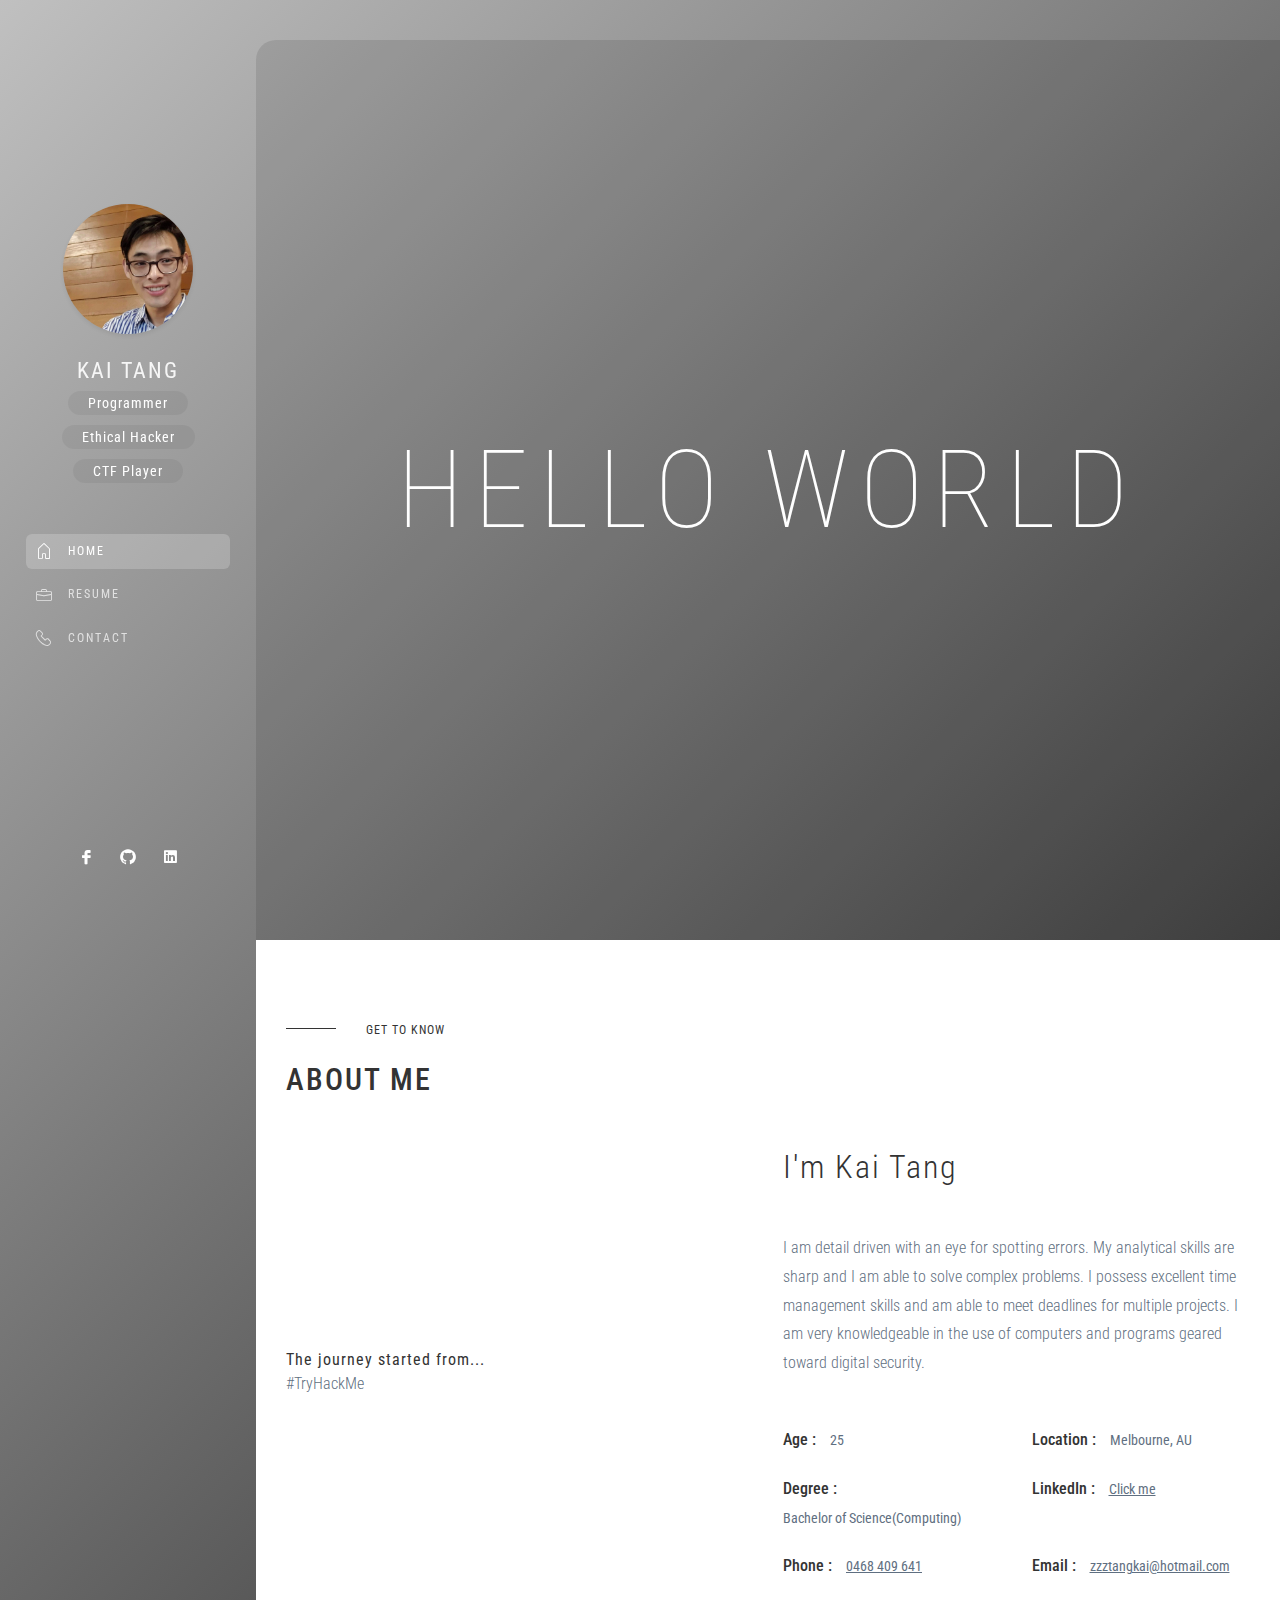
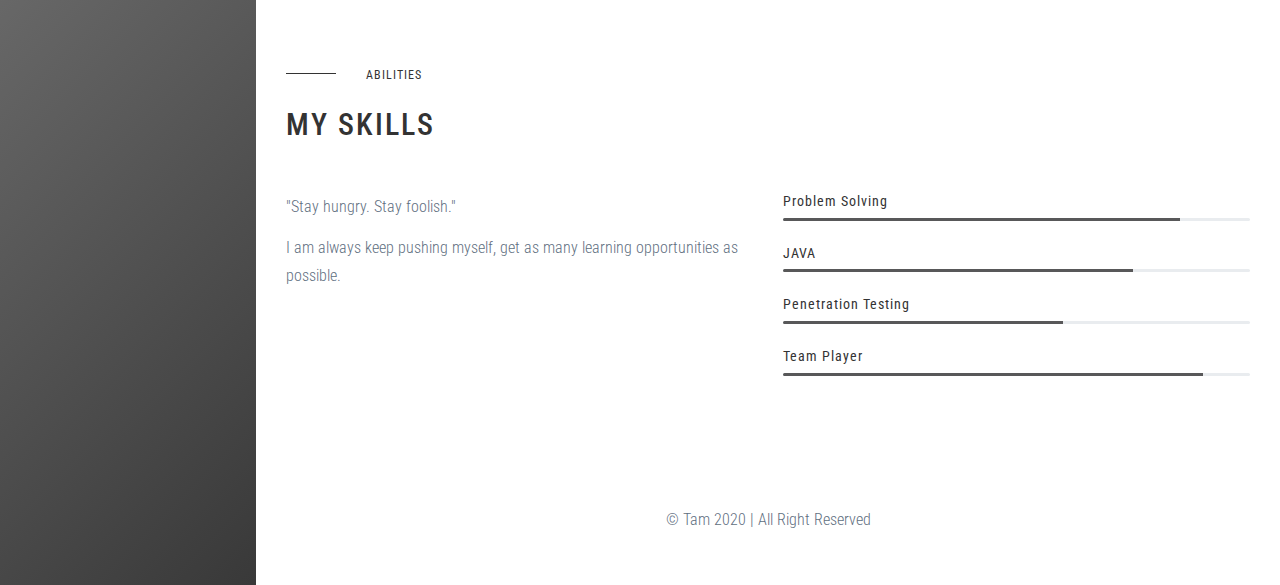
==== commit 4b1d77d6: "updated resume pdf" ====
--- a/index.html
+++ b/index.html
@@ -34,7 +34,16 @@
 </head>
 
 <body data-spy="scroll" data-target=".navbar">
-
+    <!-- Google Tag Manager -->
+    <script>(function (w, d, s, l, i) {
+            w[l] = w[l] || []; w[l].push({
+                'gtm.start':
+                    new Date().getTime(), event: 'gtm.js'
+            }); var f = d.getElementsByTagName(s)[0],
+                j = d.createElement(s), dl = l != 'dataLayer' ? '&l=' + l : ''; j.async = true; j.src =
+                    'https://www.googletagmanager.com/gtm.js?id=' + i + dl; f.parentNode.insertBefore(j, f);
+        })(window, document, 'script', 'dataLayer', 'GTM-WKP63TB');</script>
+    <!-- End Google Tag Manager -->
 
     <!-- START: Preloader -->
     <div id="preloader" class="preloader">
@@ -73,20 +82,18 @@
 
                         <div class="about-avatar-details mt-4">
                             <h1>Kai Tang</h1>
-                            <p class="badge">DevOps</p>
+                            <p class="badge">Programmer</p>
                             <p class="badge">Ethical Hacker</p>
-                            <p class="badge">CompTIA Security+</p>
-                            <p class="badge">TryHackMe Top3%</p>
-                            <p class="badge">AWS Certified</p>
+                            <p class="badge">CTF Player</p>
                         </div>
 
                     </div>
                     <ul class="navbar-nav mx-auto">
-                        <li class="nav-item">
+                        <li class="nav-item active">
                             <a class="nav-link" href="index.html"><i class="lni-home"></i>Home</a>
                         </li>
-                        <li class="nav-item active">
-                            <a class="nav-link" href="resume.html"><i class="lni-briefcase"></i>My Resume</a>
+                        <li class="nav-item">
+                            <a class="nav-link" href="resume.html"><i class="lni-briefcase"></i>resume</a>
                         <li class="nav-item">
                             <a class="nav-link" href="contact.html"><i class="lni-phone-handset"></i>Contact</a>
                         </li>
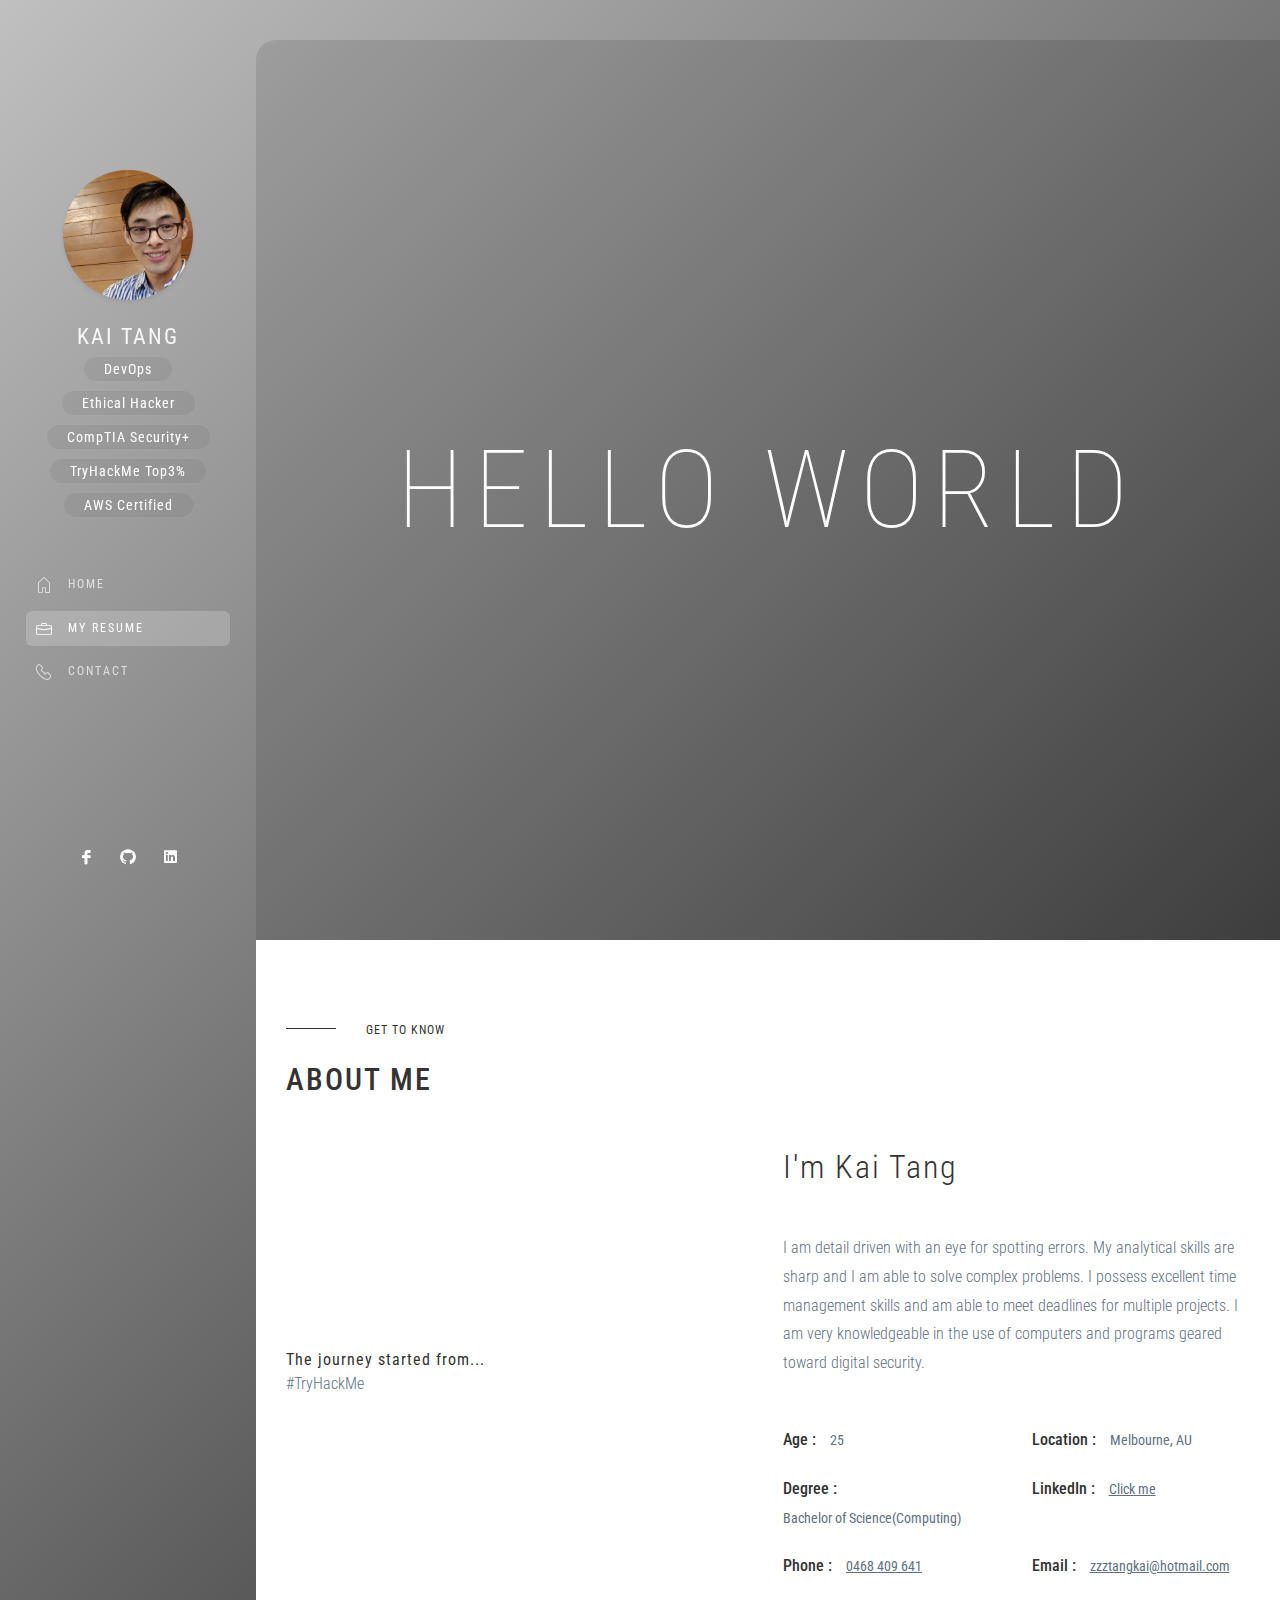
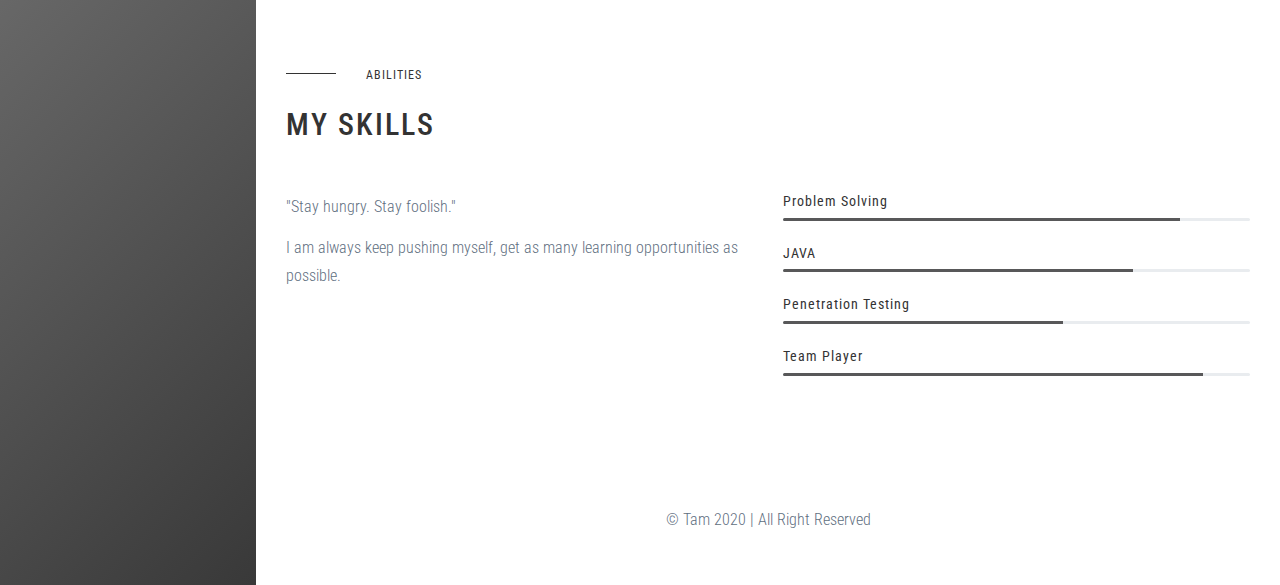
==== commit f92c7283: "added skill tags in index" ====
--- a/index.html
+++ b/index.html
@@ -82,18 +82,20 @@
 
                         <div class="about-avatar-details mt-4">
                             <h1>Kai Tang</h1>
-                            <p class="badge">Programmer</p>
+                            <p class="badge">DevOps</p>
                             <p class="badge">Ethical Hacker</p>
-                            <p class="badge">CTF Player</p>
+                            <p class="badge">CompTIA Security+</p>
+                            <p class="badge">TryHackMe Top3%</p>
+                            <p class="badge">AWS Certified</p>
                         </div>
 
                     </div>
                     <ul class="navbar-nav mx-auto">
-                        <li class="nav-item active">
+                        <li class="nav-item">
                             <a class="nav-link" href="index.html"><i class="lni-home"></i>Home</a>
                         </li>
-                        <li class="nav-item">
-                            <a class="nav-link" href="resume.html"><i class="lni-briefcase"></i>resume</a>
+                        <li class="nav-item active">
+                            <a class="nav-link" href="resume.html"><i class="lni-briefcase"></i>My Resume</a>
                         <li class="nav-item">
                             <a class="nav-link" href="contact.html"><i class="lni-phone-handset"></i>Contact</a>
                         </li>
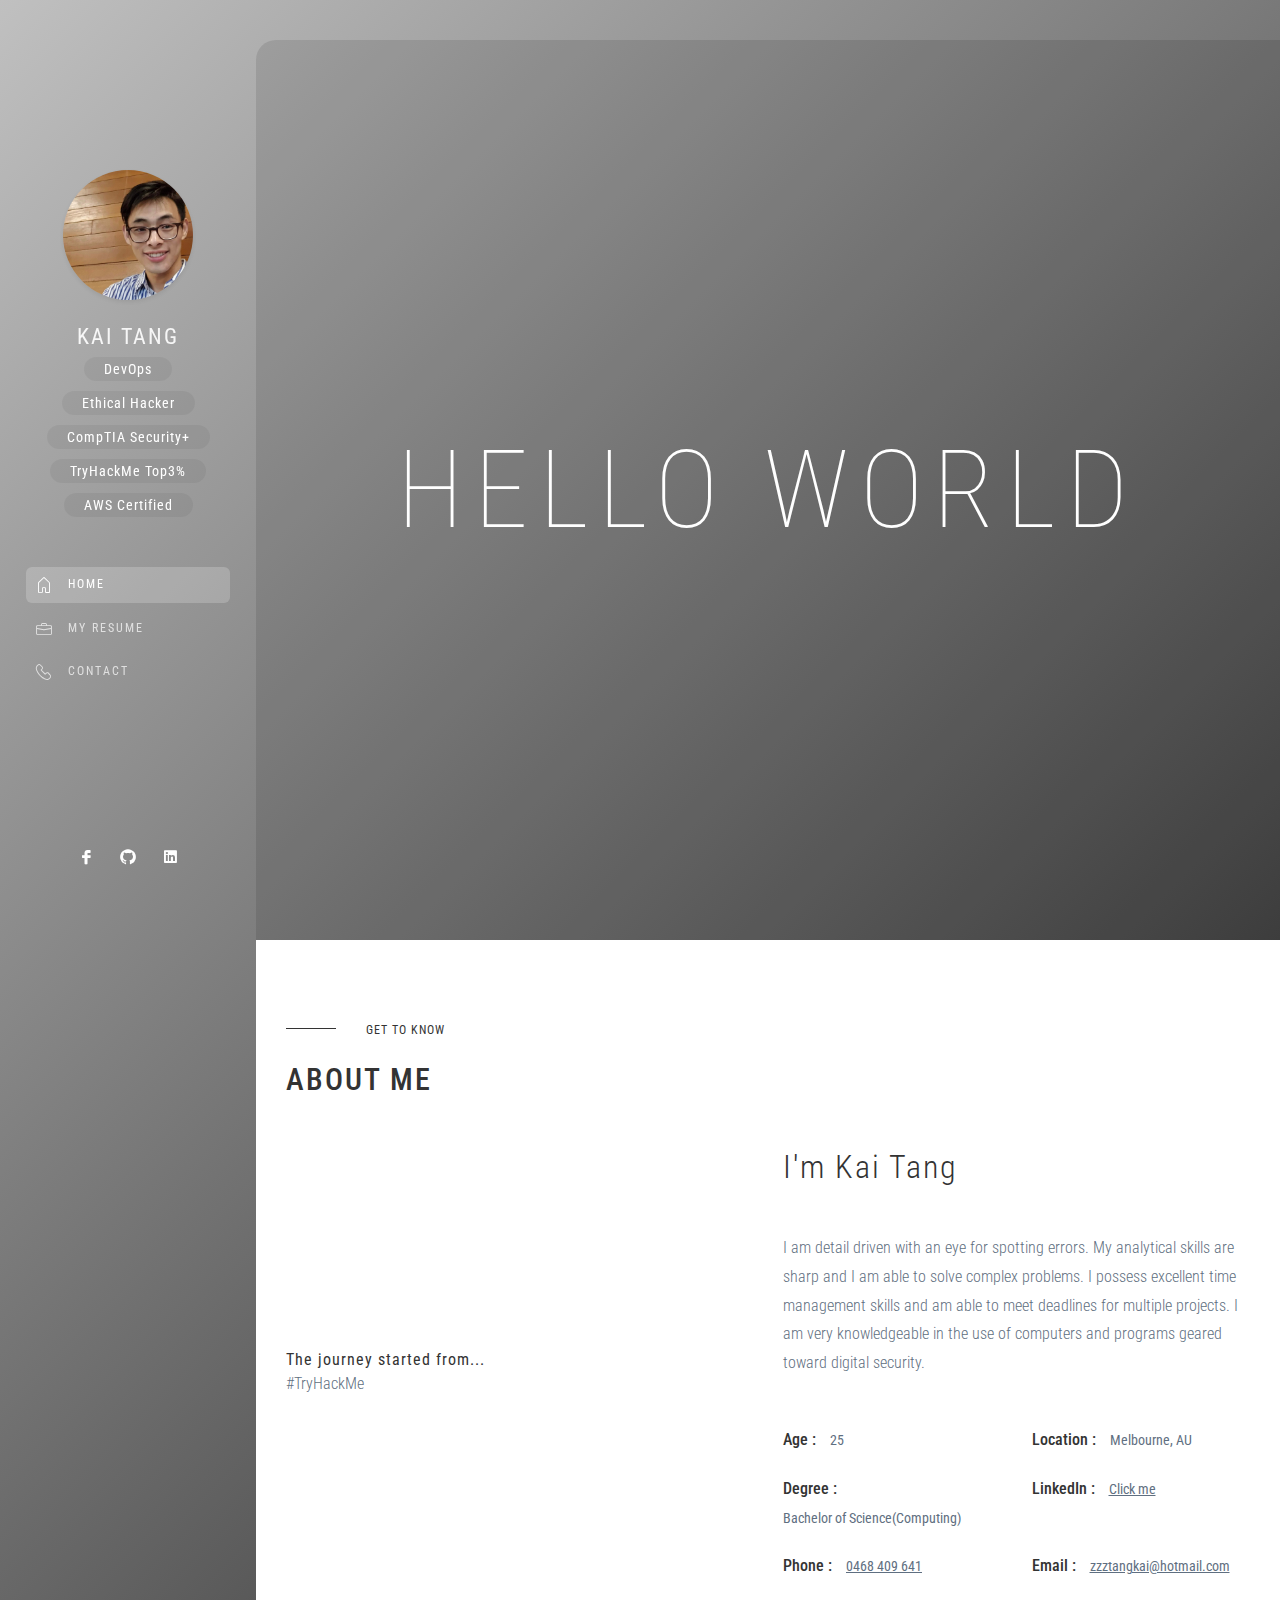
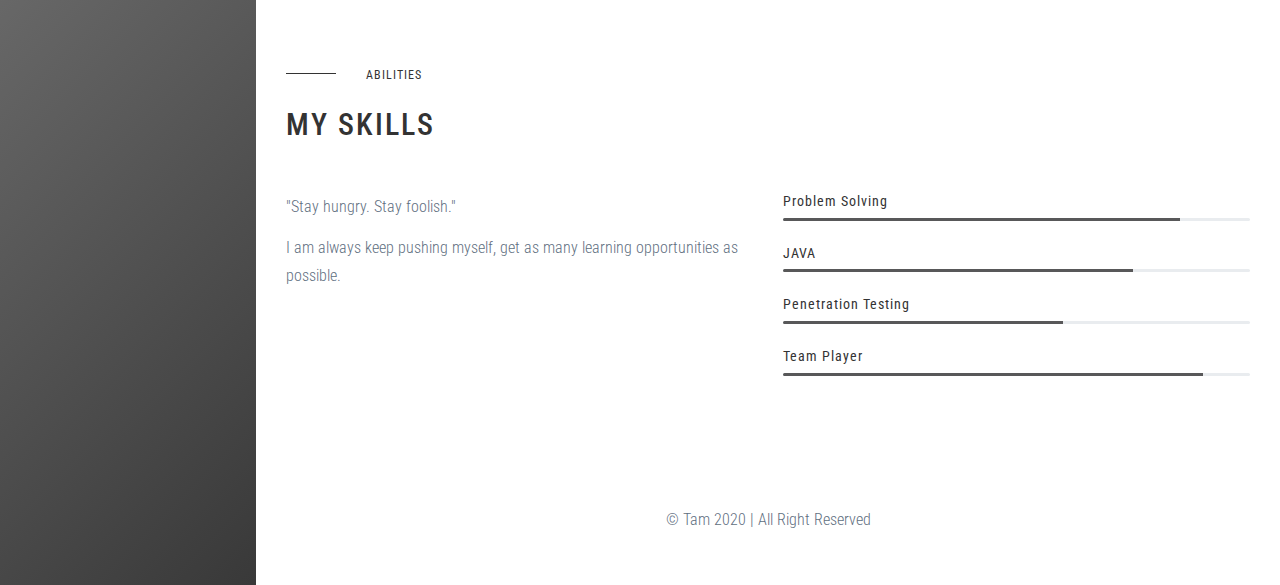
==== commit 3eb7f883: "fixed holdover issue on the side menu" ====
--- a/index.html
+++ b/index.html
@@ -91,10 +91,10 @@
 
                     </div>
                     <ul class="navbar-nav mx-auto">
-                        <li class="nav-item">
+                        <li class="nav-item active">
                             <a class="nav-link" href="index.html"><i class="lni-home"></i>Home</a>
                         </li>
-                        <li class="nav-item active">
+                        <li class="nav-item">
                             <a class="nav-link" href="resume.html"><i class="lni-briefcase"></i>My Resume</a>
                         <li class="nav-item">
                             <a class="nav-link" href="contact.html"><i class="lni-phone-handset"></i>Contact</a>
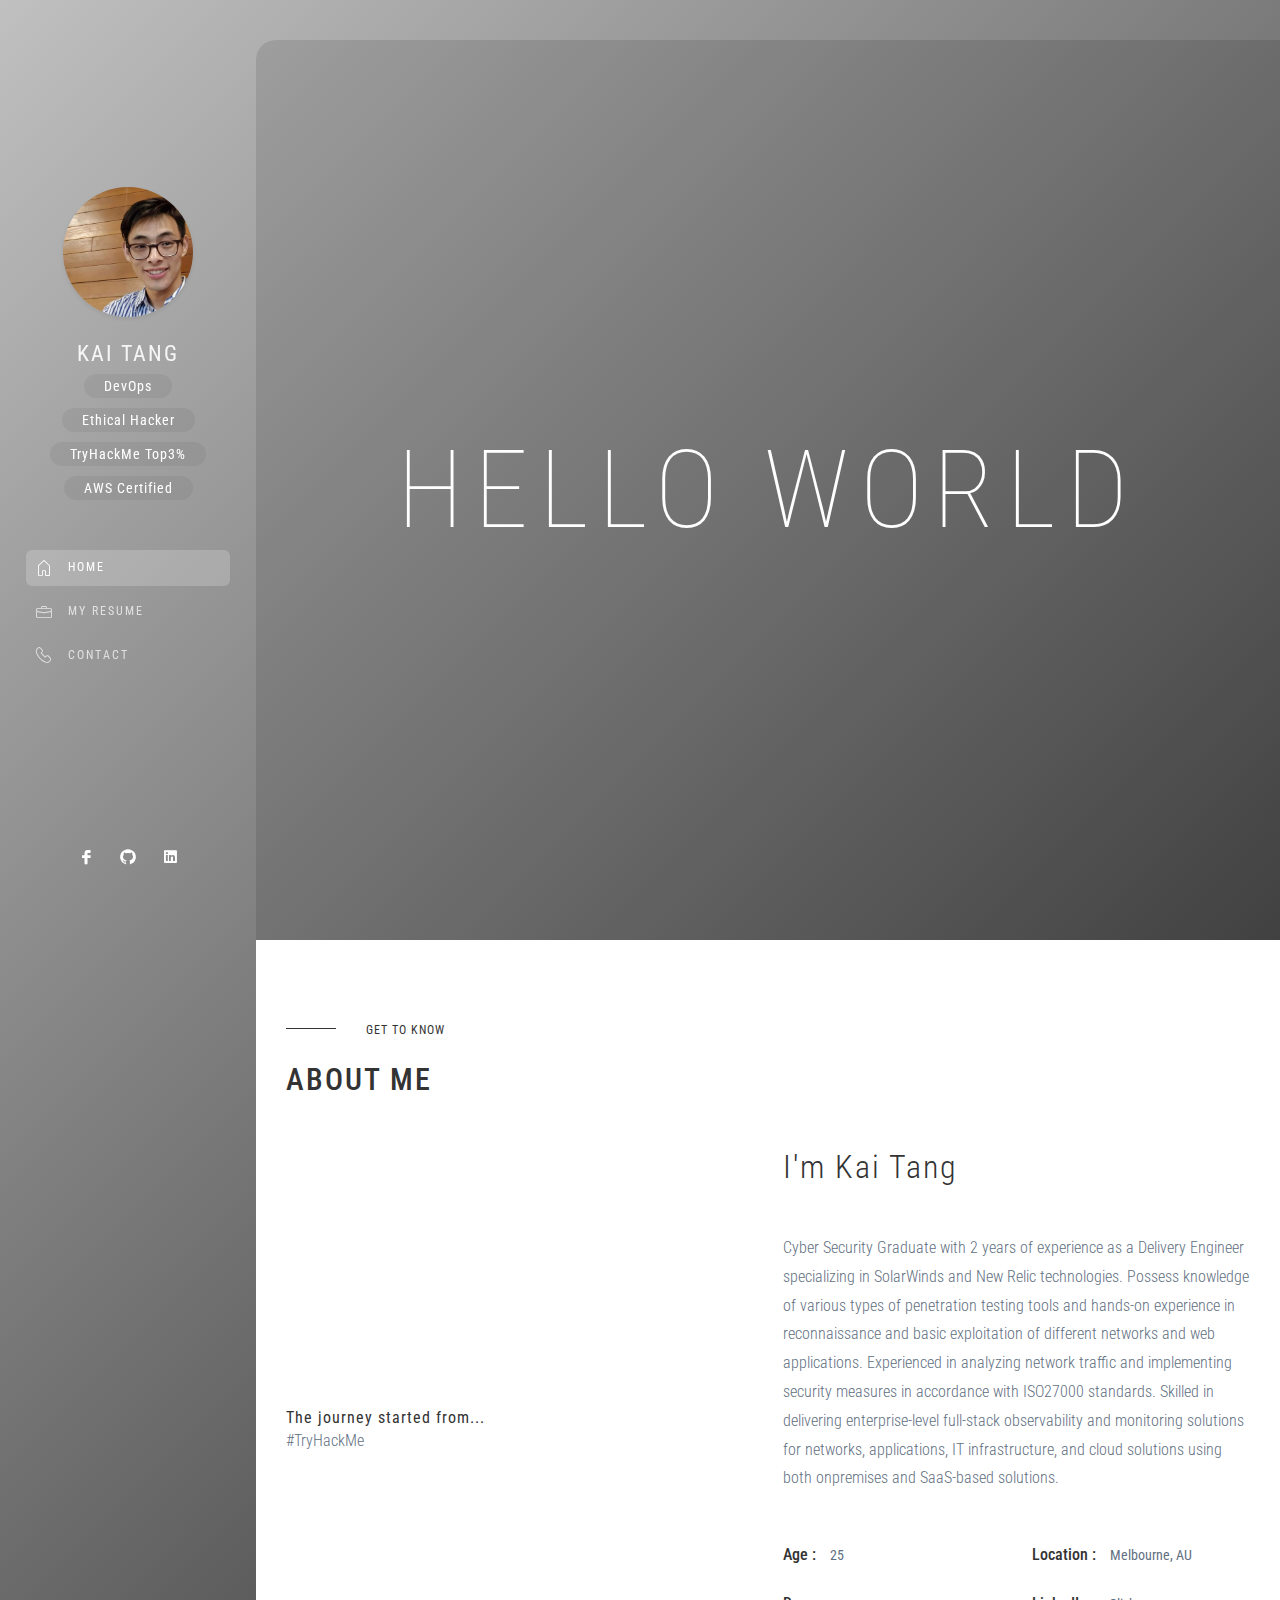
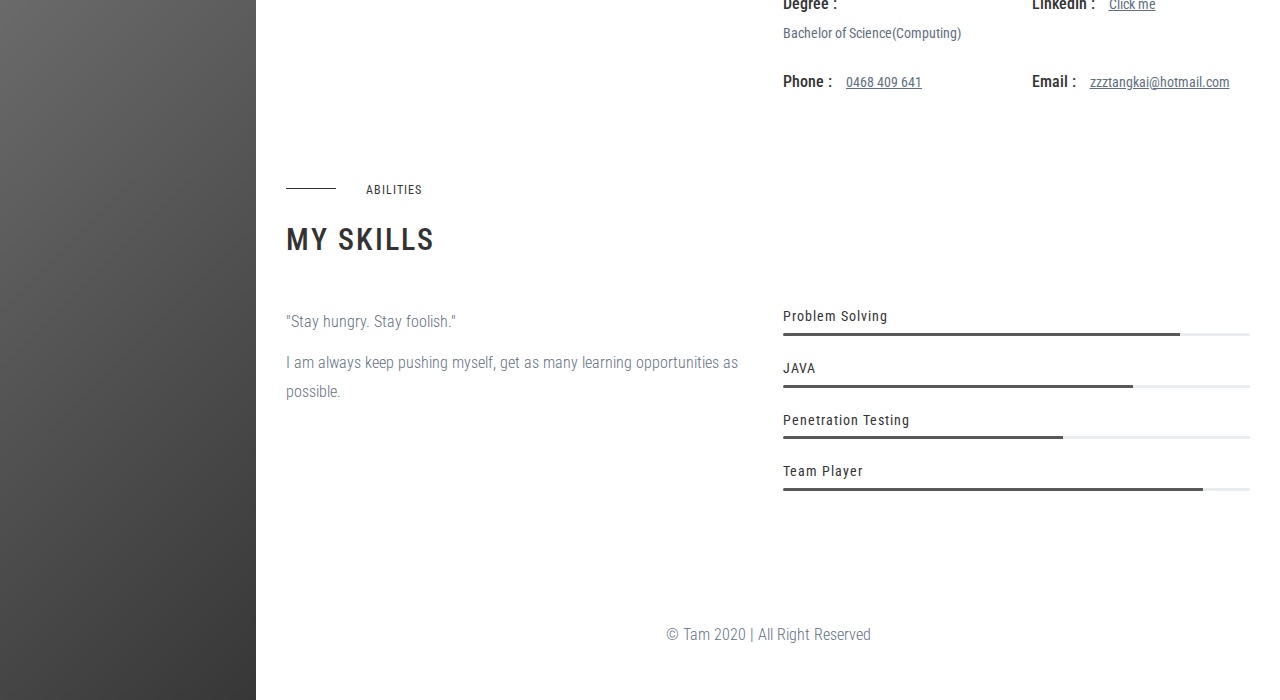
==== commit 866ab3b8: "updated resume to 2023" ====
--- a/index.html
+++ b/index.html
@@ -84,7 +84,6 @@
                             <h1>Kai Tang</h1>
                             <p class="badge">DevOps</p>
                             <p class="badge">Ethical Hacker</p>
-                            <p class="badge">CompTIA Security+</p>
                             <p class="badge">TryHackMe Top3%</p>
                             <p class="badge">AWS Certified</p>
                         </div>
@@ -151,10 +150,13 @@
                             <div class="about-desc-content">
                                 <h1 class="font-weight-light mb-5">I'm Kai Tang</h1>
                                 <p class="font-weight-light my-3">
-                                    I am detail driven with an eye for spotting errors. My analytical skills are sharp
-                                    and I am able to solve complex problems. I possess excellent time management skills
-                                    and am able to meet deadlines for multiple projects. I am very knowledgeable in the
-                                    use of computers and programs geared toward digital security.
+                                    Cyber Security Graduate with 2 years of experience as a Delivery Engineer specializing in SolarWinds
+                                    and New Relic technologies. Possess knowledge of various types of penetration testing tools and
+                                    hands-on experience in reconnaissance and basic exploitation of different networks and web
+                                    applications. Experienced in analyzing network traffic and implementing security measures in
+                                    accordance with ISO27000 standards. Skilled in delivering enterprise-level full-stack observability and
+                                    monitoring solutions for networks, applications, IT infrastructure, and cloud solutions using both onpremises
+                                    and SaaS-based solutions.
                                 </p>
                             </div>
 
@@ -260,10 +262,6 @@
         </section>
         <!-- END: ABOUT -->
 
-        <!-- START: SERVICES -->
-
-        <!-- END: SERVICES -->
-
 
         <!--START: FOOTER-->
         <footer class="footer section section-light">
@@ -273,30 +271,15 @@
         </footer>
         <!--END: FOOTER-->
     </div>
-
-
     <!-- JAVASCRIPTS -->
 
     <script src="assets/js/vendor.js"></script>
     <script src="assets/js/lightbox-plus-jquery.min.js"></script>
 
-    <!-- Map -->
-    <script src="assets/js/map.js"></script>
-    <script src="https://ditu.google.cn/maps/api/js?key=AIzaSyD79MY72taVRlZVX2DU6L5PXOh3ezUUKMc&amp;callback=initMap"
-        async="" defer=""></script>
 
     <!-- Custom Js -->
     <script src="assets/js/custom.js"></script>
 
-    <!-- Global site tag (gtag.js) - Google Analytics -->
-    <script>
-        window.dataLayer = window.dataLayer || [];
-        function gtag() { dataLayer.push(arguments); }
-        gtag('js', new Date());
-
-        gtag('config', 'UA-190316314-1');
-    </script>
-
 </body>
 
 </html>
